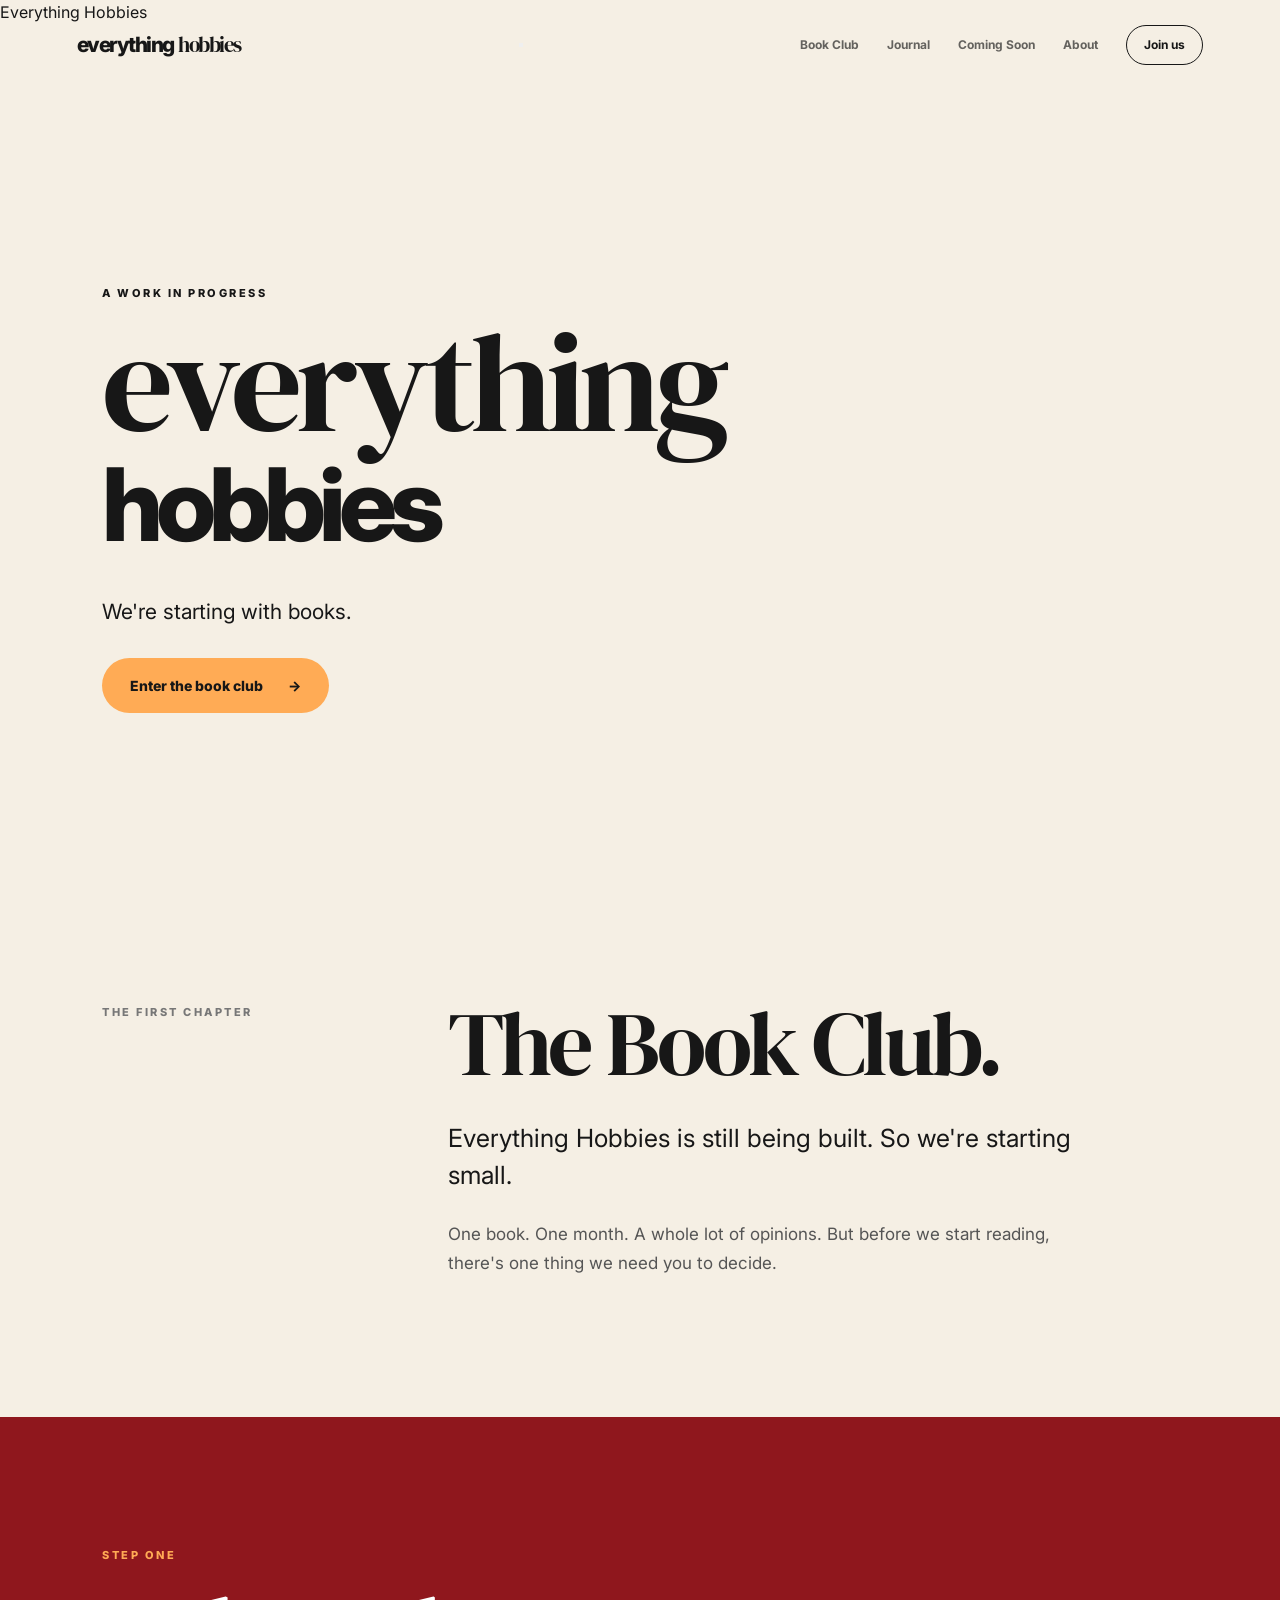
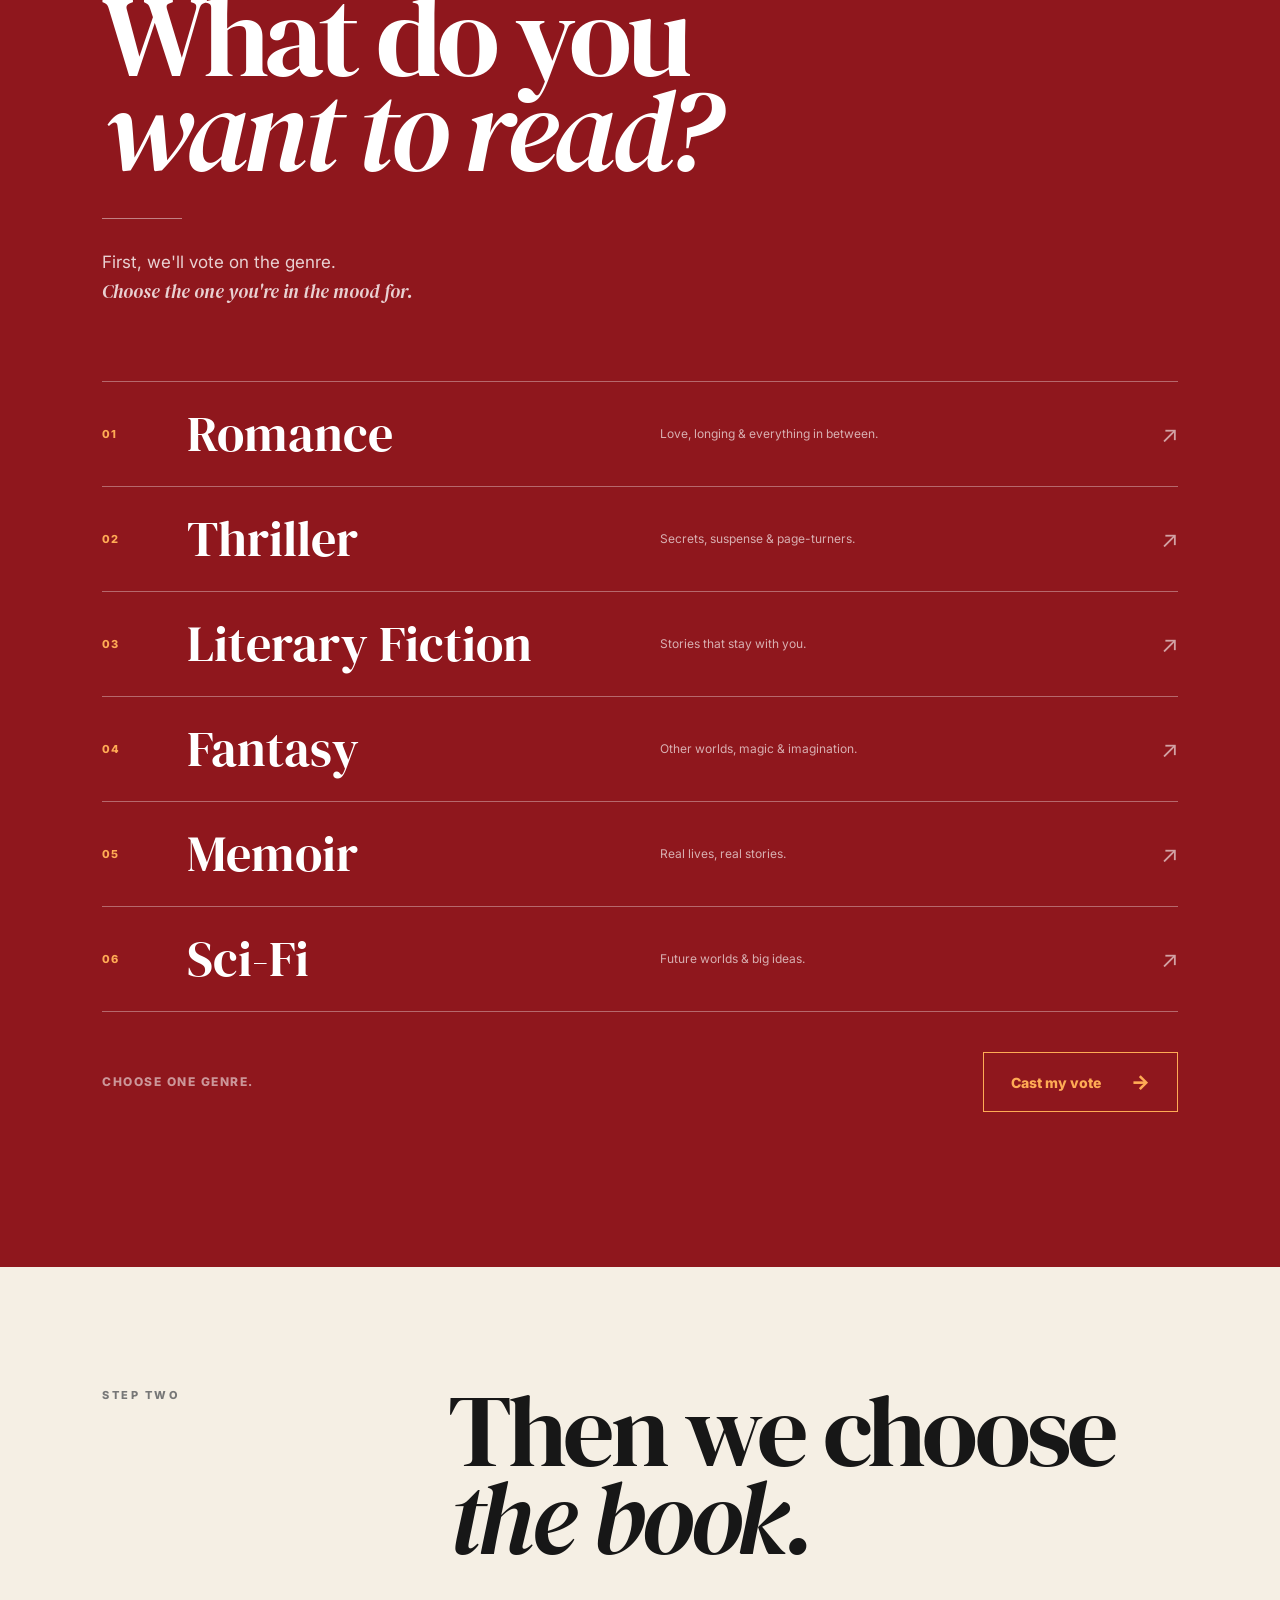
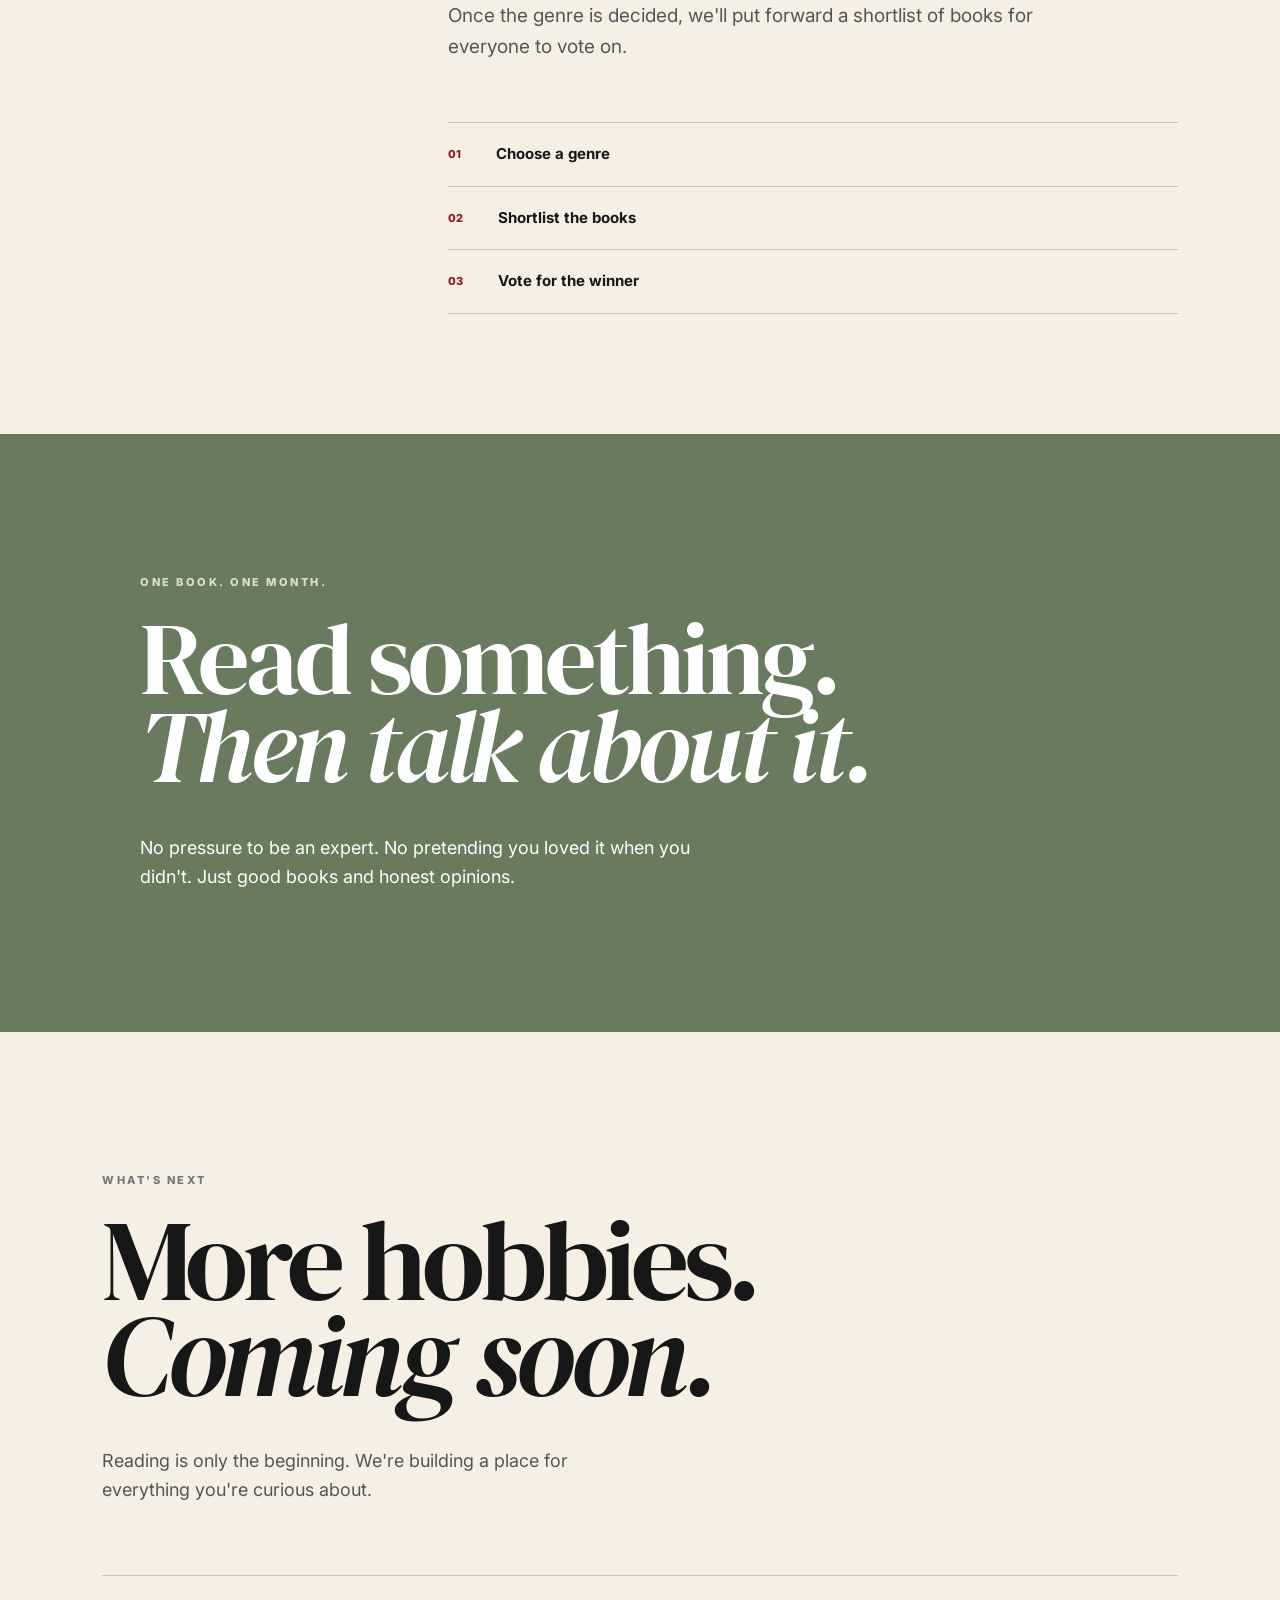
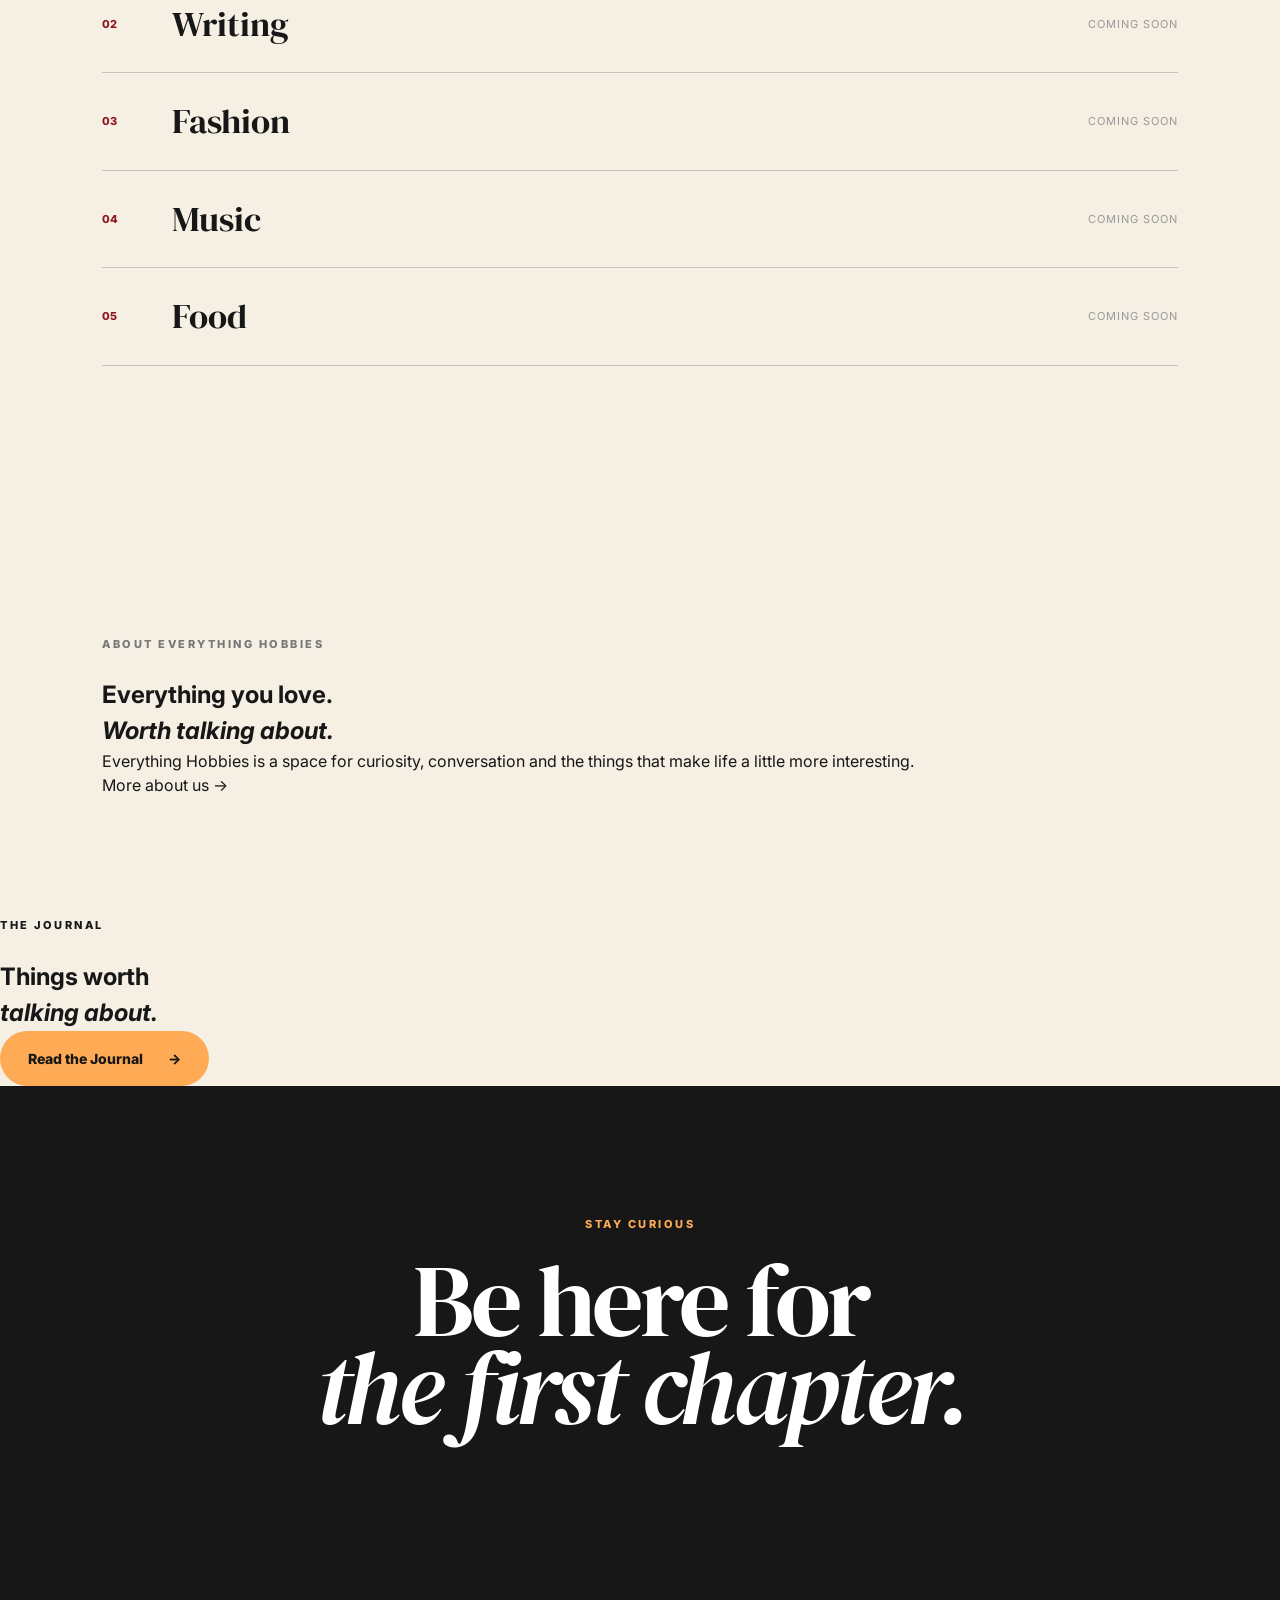
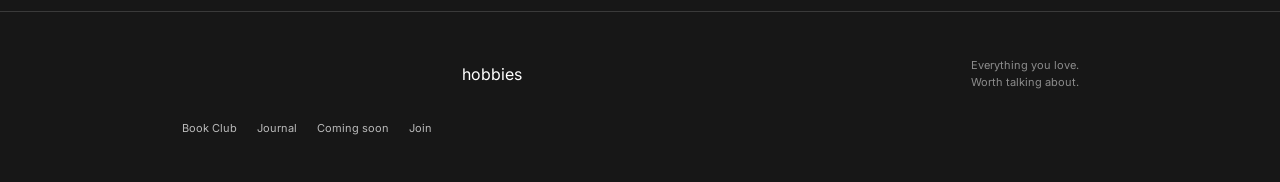
==== index.html @ e01898f2 "Update index.html" ====
<!DOCTYPE html>
<html lang="en">
<head>
  <meta charset="UTF-8">
  <meta name="viewport" content="width=device-width, initial-scale=1.0">

<meta
name=“description”
content=“Everything Hobbies — a place for books, ideas, conversations and everything worth being curious about.”

  <title>Everything Hobbies</title>
  <link rel="preconnect" href="https://fonts.googleapis.com">
  <link rel="preconnect" href="https://fonts.gstatic.com" crossorigin>
  <link
    href="https://fonts.googleapis.com/css2?family=DM+Serif+Display:ital@0;1&family=Inter:wght@400;500;600;700;800&display=swap"
    rel="stylesheet"
  >
  <link rel="stylesheet" href="style.css">
</head>
<body>
<!-- =========================
     HEADER
========================= -->
<header class="site-header">
  <a class="wordmark" href="index.html">
    everything <span>hobbies</span>
  </a>

<button
class=“menu-toggle”
id=“menuToggle”
aria-label=“Open menu”
aria-expanded=“false”

<span></span>
<span></span>
  </button>
  <nav class="nav" id="nav">
<a href="#bookclub">
  Book Club
</a>
<a href="journal.html">
  Journal
</a>
<a href="#coming-soon">
  Coming Soon
</a>
<a href="#about">
  About
</a>
<a class="nav-cta" href="join.html">
  Join us
</a>
  </nav>
</header>
<main>
<!-- =========================
     HERO
========================= -->
<section class="hero">
  <div class="hero-content">
<p class="eyebrow">
  A work in progress
</p>
<h1>
  everything<br>
  <strong>hobbies</strong>
</h1>
<p class="hero-copy">
  We're starting with books.
</p>
<a
  href="#bookclub"
  class="button button-orange"
>
  Enter the book club
  <span>→</span>
</a>
  </div>
</section>
<!-- =========================
     BOOK CLUB INTRO
========================= -->
<section
  class="book-intro section"
  id="bookclub"
>
  <div class="intro-label">
<p class="eyebrow dark">
  The first chapter
</p>
  </div>
  <div class="intro-content">
<h2>
  The Book Club.
</h2>
<p class="intro-lead">
  Everything Hobbies is still being built.
  So we're starting small.
</p>
<p class="intro-text">
  One book. One month. A whole lot of opinions.
  But before we start reading, there's one thing
  we need you to decide.
</p>
  </div>
</section>
<!-- =========================
     STEP ONE
========================= -->
<section class="vote-section">
  <div class="vote-inner">
<div class="vote-heading">
  <p class="eyebrow">
    Step one
  </p>
  <h2>
    What do you<br>
    <em>want to read?</em>
  </h2>
  <div class="heading-line"></div>
  <p class="vote-intro">
    First, we'll vote on the genre.
    <br>
    <em>Choose the one you're in the mood for.</em>
  </p>
</div>
<!-- GENRES -->
<div class="genre-list">
  <button
    class="genre-item"
    data-genre="Romance"
    type="button"
  >
    <span class="genre-number">
      01
    </span>
    <span class="genre-name">
      Romance
    </span>
    <span class="genre-description">
      Love, longing & everything in between.
    </span>
    <span class="genre-arrow">
      ↗
    </span>
  </button>
  <button
    class="genre-item"
    data-genre="Thriller"
    type="button"
  >
    <span class="genre-number">
      02
    </span>
    <span class="genre-name">
      Thriller
    </span>
    <span class="genre-description">
      Secrets, suspense & page-turners.
    </span>
    <span class="genre-arrow">
      ↗
    </span>
  </button>
  <button
    class="genre-item"
    data-genre="Literary Fiction"
    type="button"
  >
    <span class="genre-number">
      03
    </span>
    <span class="genre-name">
      Literary Fiction
    </span>
    <span class="genre-description">
      Stories that stay with you.
    </span>
    <span class="genre-arrow">
      ↗
    </span>
  </button>
  <button
    class="genre-item"
    data-genre="Fantasy"
    type="button"
  >
    <span class="genre-number">
      04
    </span>
    <span class="genre-name">
      Fantasy
    </span>
    <span class="genre-description">
      Other worlds, magic & imagination.
    </span>
    <span class="genre-arrow">
      ↗
    </span>
  </button>
  <button
    class="genre-item"
    data-genre="Memoir"
    type="button"
  >
    <span class="genre-number">
      05
    </span>
    <span class="genre-name">
      Memoir
    </span>
    <span class="genre-description">
      Real lives, real stories.
    </span>
    <span class="genre-arrow">
      ↗
    </span>
  </button>
  <button
    class="genre-item"
    data-genre="Sci-Fi"
    type="button"
  >
    <span class="genre-number">
      06
    </span>
    <span class="genre-name">
      Sci-Fi
    </span>
    <span class="genre-description">
      Future worlds & big ideas.
    </span>
    <span class="genre-arrow">
      ↗
    </span>
  </button>
</div>
<!-- VOTE BUTTON -->
<div class="vote-action">
  <p>
    Choose one genre.
  </p>
  <button
    class="vote-button"
    id="genreSubmit"
    type="button"
  >
    Cast my vote
    <span>→</span>
  </button>
</div>
<p
  class="vote-message"
  id="genreMessage"
  aria-live="polite"
></p>
  </div>
</section>
<!-- =========================
     STEP TWO
========================= -->
<section class="step-two section">
  <div class="step-number">
<p class="eyebrow dark">
  Step two
</p>
  </div>
  <div class="step-two-content">
<h2>
  Then we choose<br>
  <em>the book.</em>
</h2>
<p>
  Once the genre is decided, we'll put forward
  a shortlist of books for everyone to vote on.
</p>
<div class="process">
  <div>
    <span>01</span>
    <strong>Choose a genre</strong>
  </div>
  <div>
    <span>02</span>
    <strong>Shortlist the books</strong>
  </div>
  <div>
    <span>03</span>
    <strong>Vote for the winner</strong>
  </div>
</div>
  </div>
</section>
<!-- =========================
     BOOK CLUB PROMISE
========================= -->
<section class="club-note">
  <div>
<p class="eyebrow">
  One book. One month.
</p>
<h2>
  Read something.<br>
  <em>Then talk about it.</em>
</h2>
<p>
  No pressure to be an expert.
  No pretending you loved it when you didn't.
  Just good books and honest opinions.
</p>
  </div>
</section>
<!-- =========================
     COMING SOON
========================= -->
<section
  class="coming-soon section"
  id="coming-soon"
>
  <p class="eyebrow dark">
    What's next
  </p>
  <h2>
    More hobbies.<br>
    <em>Coming soon.</em>
  </h2>
  <p class="coming-copy">
    Reading is only the beginning.
    We're building a place for everything
    you're curious about.
  </p>
  <div class="coming-list">
<div>
  <span>02</span>
  <strong>Writing</strong>
  <small>Coming soon</small>
</div>
<div>
  <span>03</span>
  <strong>Fashion</strong>
  <small>Coming soon</small>
</div>
<div>
  <span>04</span>
  <strong>Music</strong>
  <small>Coming soon</small>
</div>
<div>
  <span>05</span>
  <strong>Food</strong>
  <small>Coming soon</small>
</div>
  </div>
</section>
<!-- =========================
     ABOUT
========================= -->
<section
  class="about-section section"
  id="about"
>
  <p class="eyebrow dark">
    About Everything Hobbies
  </p>
  <div class="about-content">
<h2>
  Everything you love.<br>
  <em>Worth talking about.</em>
</h2>
<p>
  Everything Hobbies is a space for curiosity,
  conversation and the things that make life
  a little more interesting.
</p>
<a
  href="about.html"
  class="text-link"
>
  More about us →
</a>
  </div>
</section>
<!-- =========================
     JOURNAL TEASER
========================= -->
<section class="journal-teaser">
  <div class="journal-teaser-inner">
<div>
  <p class="eyebrow">
    The Journal
  </p>
  <h2>
    Things worth<br>
    <em>talking about.</em>
  </h2>
</div>
<a
  href="journal.html"
  class="button button-orange"
>
  Read the Journal
  <span>→</span>
</a>
  </div>
</section>
<!-- =========================
     JOIN
========================= -->
<section
  class="join-section"
  id="join"
>
  <p class="eyebrow">
    Stay curious
  </p>
  <h2>
    Be here for<br>
    <em>the first chapter.</em>
  </h2>

<a
href=“join.html”
class=“button button-light”

Join the list
  </a>
</section>
</main>
<!-- =========================
     FOOTER
========================= -->
<footer class="footer">

<a
class=“wordmark”
href=“index.html”

everything <span>hobbies</span>
  </a>
  <p>
    Everything you love.<br>
    Worth talking about.
  </p>
  <div class="footer-links">
<a href="#bookclub">
  Book Club
</a>
<a href="journal.html">
  Journal
</a>
<a href="#coming-soon">
  Coming soon
</a>
<a href="#join">
  Join
</a>
  </div>
</footer>
<script src="script.js"></script>
</body>
</html>
---- style.css ----
* {
  box-sizing: border-box;
  margin: 0;
  padding: 0;
}

html {
  scroll-behavior: smooth;
}

body {
  font-family: Inter, Arial, sans-serif;
  background: #f5efe4;
  color: #171717;
  line-height: 1.5;
}

a {
  color: inherit;
  text-decoration: none;
}

button {
  font-family: inherit;
}


/* =========================
   HEADER
========================= */

.site-header {
  position: absolute;
  top: 0;
  left: 0;
  width: 100%;
  z-index: 20;

  padding: 25px 6vw;

  display: flex;
  align-items: center;
  justify-content: space-between;

  color: #171717;
}

.wordmark {
  font-size: 21px;
  font-weight: 800;
  letter-spacing: -1.5px;
}

.wordmark span {
  font-family: "DM Serif Display", serif;
  font-weight: 400;
  margin-left: 2px;
}

.nav {
  display: flex;
  align-items: center;
  gap: 28px;

  font-size: 12px;
  font-weight: 700;
}

.nav a {
  opacity: .65;
  transition: .2s;
}

.nav a:hover {
  opacity: 1;
}

.nav-cta {
  padding: 10px 17px;
  border: 1px solid #171717;
  border-radius: 999px;

  opacity: 1 !important;
}

.menu-toggle {
  display: none;

  width: 34px;
  height: 30px;

  border: 0;
  background: transparent;

  cursor: pointer;
}

.menu-toggle span {
  display: block;

  width: 25px;
  height: 2px;

  background: #171717;

  margin: 6px 0;
}


/* =========================
   GENERAL
========================= */

.section {
  padding: 120px 8vw;
}

.eyebrow {
  text-transform: uppercase;
  letter-spacing: 2.5px;

  font-size: 11px;
  font-weight: 800;

  margin-bottom: 25px;
}

.eyebrow.dark {
  color: #777;
}


/* =========================
   BUTTONS
========================= */

.button {
  display: inline-flex;
  align-items: center;
  justify-content: center;
  gap: 25px;

  padding: 17px 28px;

  border-radius: 999px;

  font-size: 14px;
  font-weight: 800;

  transition: .2s;
}

.button:hover {
  transform: translateY(-3px);
}

.button-orange {
  background: #ffab55;
  color: #171717;
}

.button-light {
  background: #f5efe4;
  color: #171717;
}


/* =========================
   HERO
========================= */

.hero {
  min-height: 100vh;

  padding: 150px 8vw 100px;

  display: flex;
  align-items: center;
}

.hero-content {
  max-width: 1000px;
}

.hero h1 {
  font-family: "DM Serif Display", serif;

  font-size: clamp(75px, 11vw, 150px);

  line-height: .78;

  letter-spacing: -6px;

  font-weight: 400;

  margin-bottom: 50px;
}

.hero h1 strong {
  font-family: Inter, sans-serif;

  font-size: .72em;

  font-weight: 800;

  letter-spacing: -7px;
}

.hero-copy {
  font-size: 21px;

  margin-bottom: 30px;
}


/* =========================
   BOOK CLUB INTRO
========================= */

.book-intro {
  display: grid;

  grid-template-columns: .5fr 1.5fr;

  gap: 8vw;

  align-items: start;

  padding-top: 80px;
  padding-bottom: 140px;
}

.intro-content {
  max-width: 850px;
}

.intro-content h2 {
  font-family: "DM Serif Display", serif;

  font-size: clamp(55px, 7vw, 100px);

  font-weight: 400;

  line-height: .9;

  letter-spacing: -4px;

  margin-bottom: 35px;
}

.intro-lead {
  font-size: 25px;

  max-width: 650px;

  margin-bottom: 25px;
}

.intro-text {
  max-width: 650px;

  font-size: 17px;

  line-height: 1.7;

  color: #555;
}


/* =========================
   STEP ONE / GENRE VOTE
========================= */

.vote-section {
  background: #8f171d;

  color: #fff;

  padding: 130px 8vw;
}

.vote-inner {
  max-width: 1150px;

  margin: auto;
}

.vote-heading {
  max-width: 1000px;

  margin-bottom: 75px;
}

.vote-heading .eyebrow {
  color: #ffab55;
}

.vote-heading h2 {
  font-family: "DM Serif Display", serif;

  font-size: clamp(65px, 9vw, 120px);

  line-height: .82;

  font-weight: 400;

  letter-spacing: -5px;
}

.vote-heading h2 em {
  font-style: italic;
}

.heading-line {
  width: 80px;

  height: 1px;

  background: rgba(255,255,255,.45);

  margin: 40px 0 30px;
}

.vote-intro {
  font-size: 17px;

  line-height: 1.6;

  color: rgba(255,255,255,.8);
}

.vote-intro em {
  font-family: "DM Serif Display", serif;

  font-size: 19px;
}


/* GENRE LIST */

.genre-list {
  border-top: 1px solid rgba(255,255,255,.35);
}

.genre-item {
  width: 100%;

  min-height: 105px;

  display: grid;

  grid-template-columns: 65px 1fr 1fr 45px;

  align-items: center;

  gap: 20px;

  padding: 20px 0;

  border: 0;

  border-bottom: 1px solid rgba(255,255,255,.35);

  background: transparent;

  color: #fff;

  text-align: left;

  cursor: pointer;

  transition:
    background .25s ease,
    color .25s ease,
    padding .25s ease;
}

.genre-number {
  font-size: 11px;

  font-weight: 800;

  letter-spacing: 1px;

  color: #ffab55;
}

.genre-name {
  font-family: "DM Serif Display", serif;

  font-size: clamp(30px, 4vw, 50px);

  line-height: 1;

  font-weight: 400;
}

.genre-description {
  font-size: 12px;

  line-height: 1.4;

  opacity: .65;

  max-width: 270px;
}

.genre-arrow {
  font-size: 23px;

  text-align: right;

  opacity: .6;

  transition: .2s;
}


/* HOVER */

.genre-item:hover {
  background: #ffab55;

  color: #171717;

  padding-left: 20px;

  padding-right: 20px;
}

.genre-item:hover .genre-number {
  color: #171717;
}

.genre-item:hover .genre-description,
.genre-item:hover .genre-arrow {
  opacity: 1;
}


/* SELECTED */

.genre-item.selected {
  background: #ffab55;

  color: #171717;

  padding-left: 20px;

  padding-right: 20px;
}

.genre-item.selected .genre-number {
  color: #171717;
}

.genre-item.selected .genre-description,
.genre-item.selected .genre-arrow {
  opacity: 1;
}


/* VOTE ACTION */

.vote-action {
  display: flex;

  align-items: center;

  justify-content: space-between;

  gap: 30px;

  margin-top: 40px;
}

.vote-action p {
  font-size: 12px;

  text-transform: uppercase;

  letter-spacing: 1.5px;

  font-weight: 800;

  opacity: .55;
}

.vote-button {
  display: inline-flex;

  align-items: center;

  justify-content: center;

  gap: 30px;

  padding: 17px 27px;

  border: 1px solid #ffab55;

  background: transparent;

  color: #ffab55;

  font-size: 14px;

  font-weight: 800;

  cursor: pointer;

  transition: .2s;
}

.vote-button:hover {
  background: #ffab55;

  color: #171717;
}

.vote-button span {
  font-size: 20px;
}

.vote-message {
  margin-top: 25px;

  font-size: 13px;

  font-weight: 700;
}


/* =========================
   STEP TWO
========================= */

.step-two {
  display: grid;

  grid-template-columns: .5fr 1.5fr;

  gap: 8vw;
}

.step-two-content {
  max-width: 900px;
}

.step-two-content h2 {
  font-family: "DM Serif Display", serif;

  font-size: clamp(60px, 8vw, 110px);

  font-weight: 400;

  line-height: .85;

  letter-spacing: -4px;

  margin-bottom: 40px;
}

.step-two-content h2 em {
  font-style: italic;
}

.step-two-content > p {
  max-width: 600px;

  font-size: 19px;

  line-height: 1.6;

  color: #555;

  margin-bottom: 60px;
}


/* PROCESS */

.process {
  border-top: 1px solid rgba(23,23,23,.2);
}

.process div {
  display: flex;

  align-items: center;

  gap: 35px;

  padding: 20px 0;

  border-bottom: 1px solid rgba(23,23,23,.2);
}

.process span {
  font-size: 11px;

  font-weight: 800;

  color: #8f171d;
}

.process strong {
  font-size: 15px;
}


/* =========================
   CLUB NOTE
========================= */

.club-note {
  background: #687b5e;

  color: #fff;

  padding: 140px 8vw;
}

.club-note > div {
  max-width: 1000px;

  margin: auto;
}

.club-note .eyebrow {
  color: #d9dfd4;
}

.club-note h2 {
  font-family: "DM Serif Display", serif;

  font-size: clamp(60px, 8vw, 115px);

  line-height: .85;

  font-weight: 400;

  letter-spacing: -4px;

  margin-bottom: 45px;
}

.club-note h2 em {
  font-style: italic;
}

.club-note p:last-child {
  max-width: 550px;

  font-size: 18px;

  line-height: 1.6;
}


/* =========================
   MORE HOBBIES
========================= */

.coming-soon {
  padding-top: 140px;

  padding-bottom: 150px;
}

.coming-soon h2 {
  font-family: "DM Serif Display", serif;

  font-size: clamp(65px, 9vw, 125px);

  line-height: .82;

  font-weight: 400;

  letter-spacing: -5px;

  margin-bottom: 45px;
}

.coming-soon h2 em {
  font-style: italic;
}

.coming-copy {
  max-width: 550px;

  font-size: 18px;

  line-height: 1.6;

  color: #555;

  margin-bottom: 70px;
}

.coming-list {
  border-top: 1px solid rgba(23,23,23,.2);
}

.coming-list div {
  display: grid;

  grid-template-columns: 70px 1fr auto;

  align-items: center;

  padding: 22px 0;

  border-bottom: 1px solid rgba(23,23,23,.2);
}

.coming-list span {
  font-size: 11px;

  font-weight: 800;

  color: #8f171d;
}

.coming-list strong {
  font-family: "DM Serif Display", serif;

  font-size: 35px;

  font-weight: 400;
}

.coming-list small {
  font-size: 11px;

  text-transform: uppercase;

  letter-spacing: 1px;

  color: #999;
}


/* =========================
   JOIN
========================= */

.join-section {
  background: #171717;

  color: #fff;

  padding: 130px 8vw;

  text-align: center;
}

.join-section .eyebrow {
  color: #ffab55;
}

.join-section h2 {
  font-family: "DM Serif Display", serif;

  font-size: clamp(60px, 8vw, 110px);

  line-height: .85;

  font-weight: 400;

  letter-spacing: -4px;

  margin-bottom: 50px;
}

.join-section h2 em {
  font-style: italic;
}


/* =========================
   FOOTER
========================= */

.footer {
  padding: 45px 6vw;

  background: #171717;

  color: #fff;

  border-top: 1px solid rgba(255,255,255,.15);

  display: grid;

  grid-template-columns: 1fr 1fr 1fr;

  align-items: center;

  gap: 30px;
}

.footer p {
  font-size: 11px;

  text-align: center;

  opacity: .5;
}

.footer-links {
  display: flex;

  justify-content: flex-end;

  gap: 20px;

  font-size: 11px;

  opacity: .7;
}


/* =========================
   MOBILE
========================= */

@media(max-width: 800px) {

  .site-header {
    padding: 22px 6vw;
  }

  .menu-toggle {
    display: block;
  }

  .nav {
    display: none;

    position: absolute;

    top: 0;
    right: 0;

    width: 100%;

    min-height: 100vh;

    padding: 100px 8vw 50px;

    background: #f5efe4;

    flex-direction: column;

    align-items: flex-start;

    gap: 25px;

    font-size: 22px;
  }

  .nav.open {
    display: flex;
  }

  .hero {
    min-height: 100vh;

    padding: 140px 6vw 80px;

    align-items: center;
  }

  .hero h1 {
    font-size: clamp(65px, 19vw, 95px);

    letter-spacing: -4px;

    margin-bottom: 40px;
  }

  .hero h1 strong {
    letter-spacing: -4px;
  }

  .hero-copy {
    font-size: 18px;
  }

  .section {
    padding: 85px 6vw;
  }

  .book-intro {
    display: block;

    padding-top: 90px;

    padding-bottom: 100px;
  }

  .intro-label {
    margin-bottom: 45px;
  }

  .intro-content h2 {
    font-size: 58px;

    letter-spacing: -3px;
  }

  .intro-lead {
    font-size: 21px;
  }

  .vote-section {
    padding: 90px 6vw;
  }

  .vote-heading {
    margin-bottom: 60px;
  }

  .vote-heading h2 {
    font-size: clamp(55px, 15vw, 82px);

    letter-spacing: -3px;
  }

  .vote-intro {
    font-size: 15px;
  }

  .genre-item {
    grid-template-columns: 40px 1fr 35px;

    min-height: 82px;

    gap: 10px;
  }

  .genre-name {
    font-size: 32px;
  }

  .genre-description {
    display: none;
  }

  .genre-arrow {
    font-size: 20px;
  }

  .vote-action {
    flex-direction: column;

    align-items: flex-start;

    margin-top: 35px;
  }

  .vote-button {
    width: 100%;
  }

  .step-two {
    display: block;
  }

  .step-number {
    margin-bottom: 45px;
  }

  .step-two-content h2 {
    font-size: 62px;

    letter-spacing: -3px;
  }

  .club-note {
    padding: 95px 6vw;
  }

  .club-note h2 {
    font-size: 62px;

    letter-spacing: -3px;
  }

  .coming-soon h2 {
    font-size: 68px;

    letter-spacing: -3px;
  }

  .coming-list div {
    grid-template-columns: 40px 1fr;

    gap: 15px;
  }

  .coming-list small {
    grid-column: 2;
  }

  .join-section {
    padding: 100px 6vw;
  }

  .join-section h2 {
    font-size: 65px;

    letter-spacing: -3px;
  }

  .footer {
    grid-template-columns: 1fr;

    text-align: center;

    gap: 25px;
  }

  .footer p {
    text-align: center;
  }

  .footer-links {
    justify-content: center;

    flex-wrap: wrap;
  }

}


/* SMALL PHONES */

@media(max-width: 500px) {

  .wordmark {
    font-size: 19px;
  }

  .hero h1 {
    font-size: 67px;
  }

  .hero-copy {
    font-size: 17px;
  }

  .button {
    width: 100%;
  }

  .intro-content h2 {
    font-size: 52px;
  }

  .vote-heading h2 {
    font-size: 58px;
  }

  .genre-name {
    font-size: 29px;
  }

  .step-two-content h2 {
    font-size: 55px;
  }

  .club-note h2 {
    font-size: 55px;
  }

  .coming-soon h2 {
    font-size: 58px;
  }

}
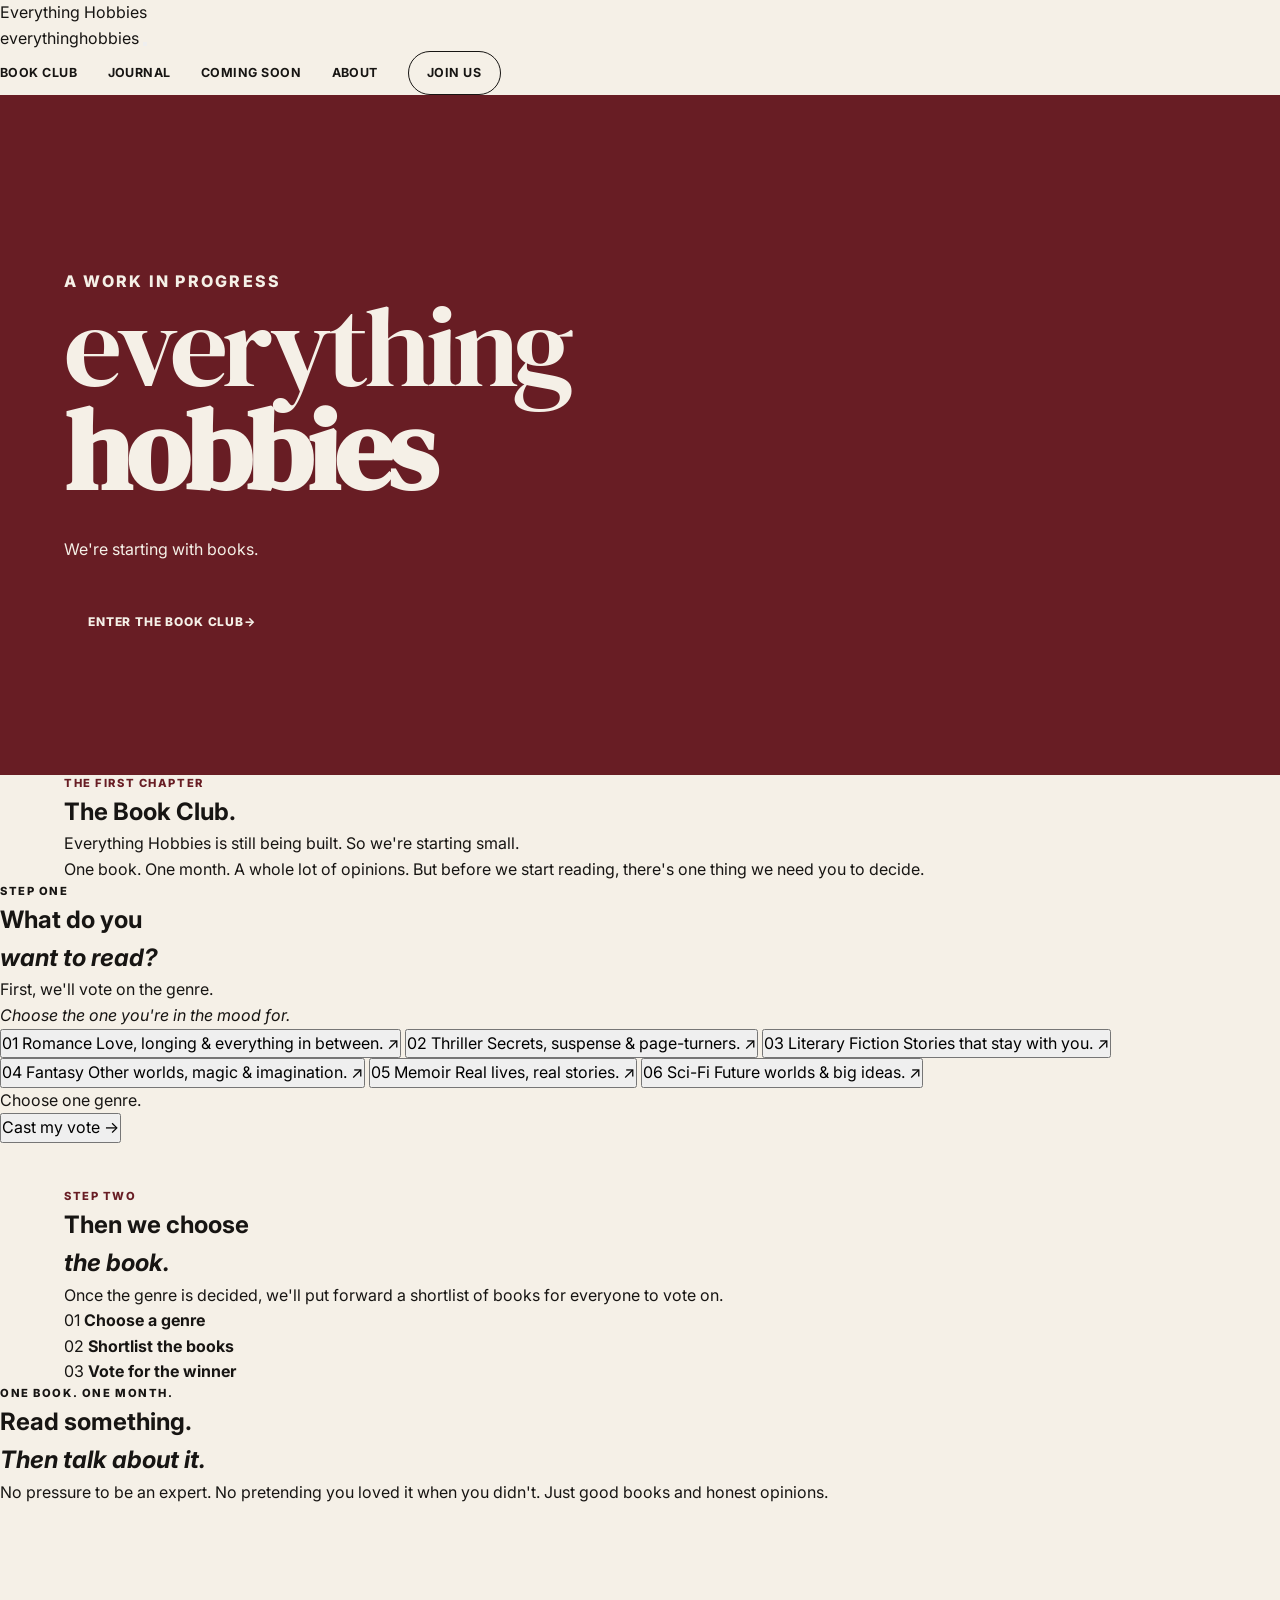
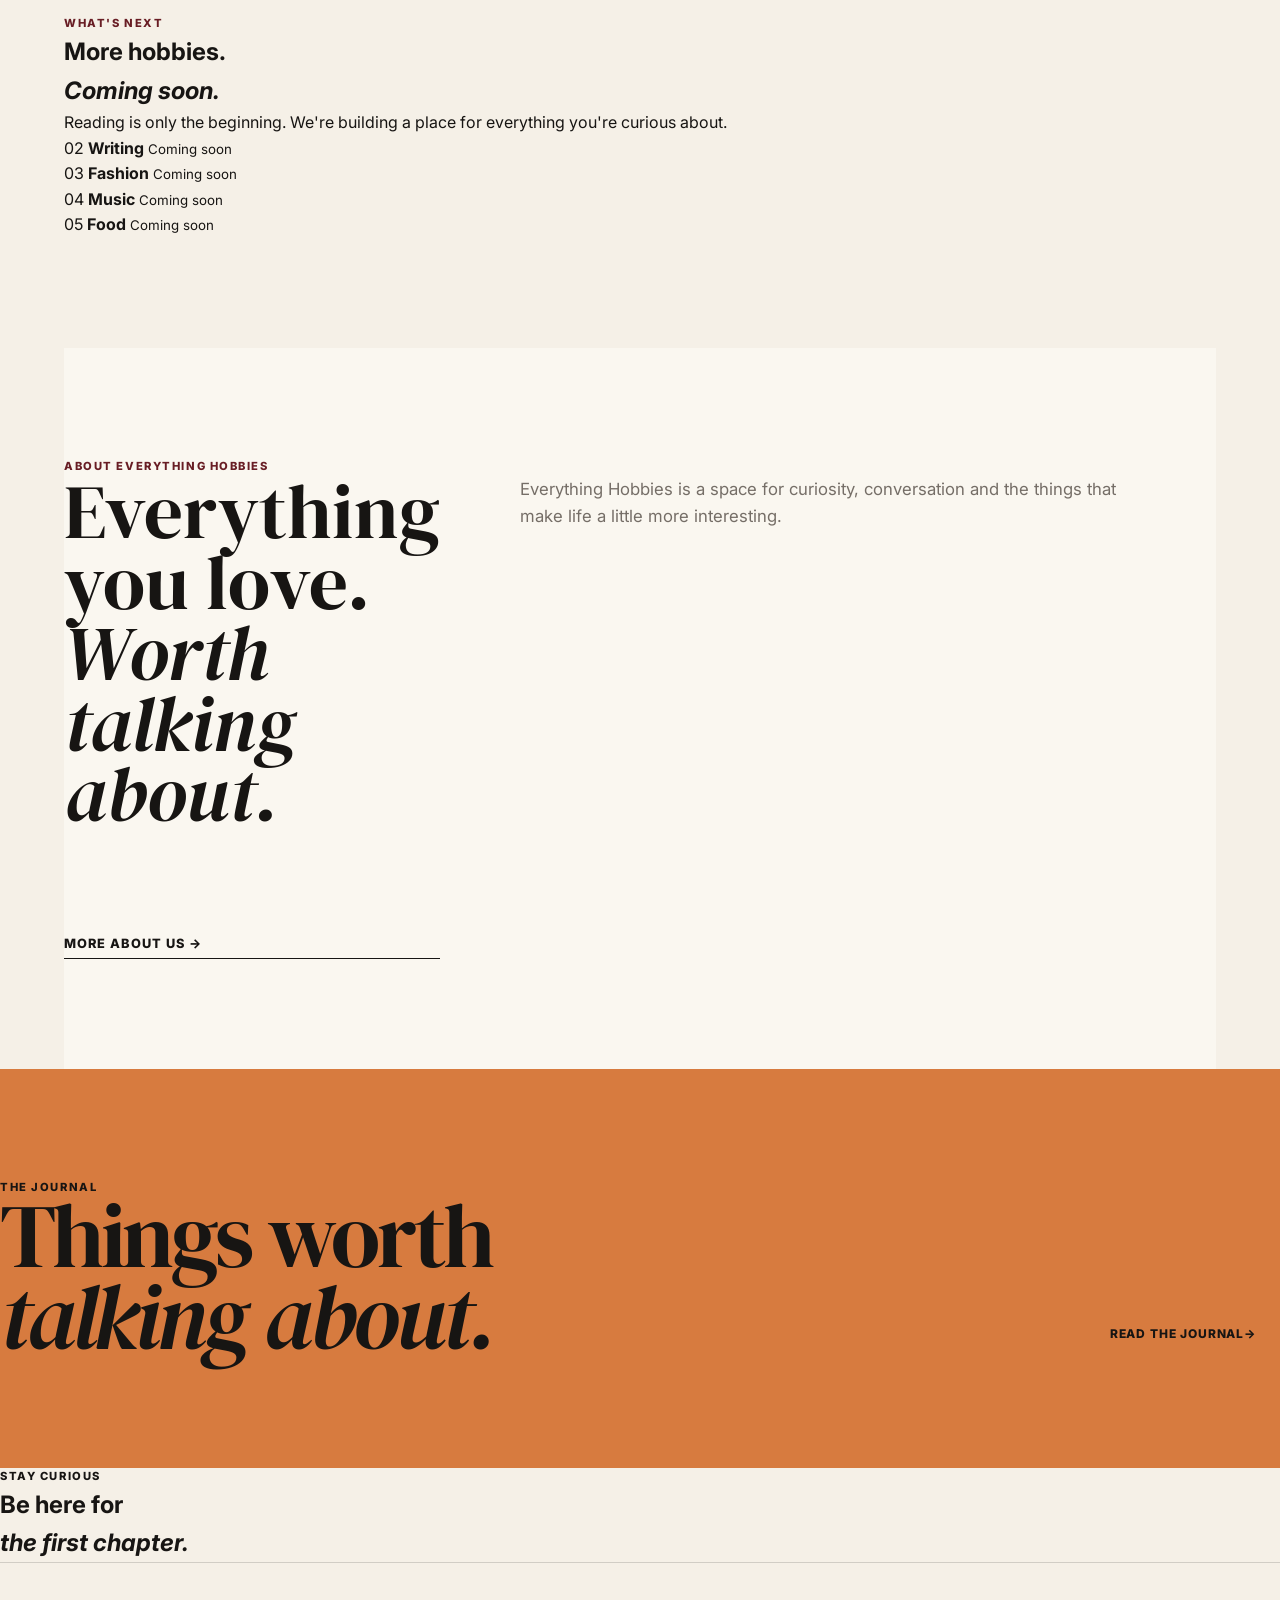
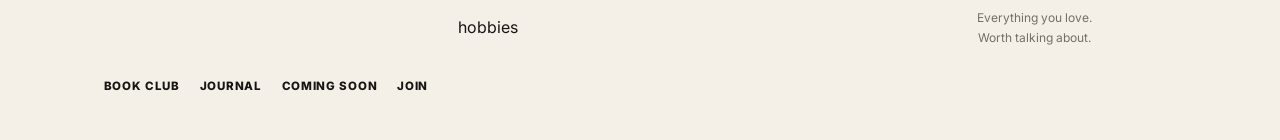
==== commit 5941af81: "Update index.html" ====
--- a/index.html
+++ b/index.html
@@ -21,10 +21,9 @@
 <!-- =========================
      HEADER
 ========================= -->
-<header class="site-header">
-  <a class="wordmark" href="index.html">
-    everything <span>hobbies</span>
-  </a>
+<header class="site-
+<a href="index.html" class="wordmark">everything<span>hobbies</span></a>
+
 
 <button
 class=“menu-toggle”
--- a/style.css
+++ b/style.css
@@ -1,1082 +1,1110 @@
+/* =========================================================
+   EVERYTHING HOBBIES
+   Main stylesheet
+   ========================================================= */
+:root {
+  --cream: #f5f0e7;
+  --paper: #faf7f0;
+  --maroon: #681d24;
+  --maroon-dark: #481218;
+  --green: #53654b;
+  --orange: #d77b3f;
+  --ink: #171513;
+  --muted: #756e67;
+  --line: rgba(23, 21, 19, 0.16);
+  --white: #fffdf8;
+  --serif: "DM Serif Display", Georgia, serif;
+  --sans: "Inter", Arial, sans-serif;
+  --max-width: 1240px;
+  --reading-width: 760px;
+}
+/* =========================================================
+   RESET
+   ========================================================= */
 * {
   box-sizing: border-box;
   margin: 0;
   padding: 0;
 }
-
 html {
   scroll-behavior: smooth;
 }
-
 body {
-  font-family: Inter, Arial, sans-serif;
-  background: #f5efe4;
-  color: #171717;
-  line-height: 1.5;
-}
-
+  background: var(--cream);
+  color: var(--ink);
+  font-family: var(--sans);
+  font-size: 16px;
+  line-height: 1.6;
+}
+img {
+  display: block;
+  max-width: 100%;
+}
 a {
   color: inherit;
   text-decoration: none;
 }
-
+button,
+input,
+textarea,
+select {
+  font: inherit;
+}
 button {
-  font-family: inherit;
-}
-
-
-/* =========================
+  cursor: pointer;
+}
+/* =========================================================
    HEADER
-========================= */
-
+   ========================================================= */
 .site-header {
-  position: absolute;
-  top: 0;
-  left: 0;
   width: 100%;
-  z-index: 20;
-
-  padding: 25px 6vw;
-
+  min-height: 82px;
+  padding: 0 5vw;
   display: flex;
   align-items: center;
   justify-content: space-between;
-
-  color: #171717;
-}
-
+  position: relative;
+  z-index: 100;
+}
+.site-header.solid {
+  background: var(--cream);
+  border-bottom: 1px solid var(--line);
+}
 .wordmark {
-  font-size: 21px;
-  font-weight: 800;
-  letter-spacing: -1.5px;
-}
-
+  font-family: var(--serif);
+  font-size: 1.55rem;
+  line-height: 1;
+  white-space: nowrap;
+}
 .wordmark span {
-  font-family: "DM Serif Display", serif;
-  font-weight: 400;
-  margin-left: 2px;
-}
-
+  font-style: italic;
+}
 .nav {
   display: flex;
   align-items: center;
-  gap: 28px;
-
-  font-size: 12px;
+  gap: 30px;
+}
+.nav a {
+  font-size: 0.78rem;
   font-weight: 700;
-}
-
-.nav a {
-  opacity: .65;
-  transition: .2s;
-}
-
+  letter-spacing: 0.04em;
+  text-transform: uppercase;
+  transition: opacity 0.2s ease;
+}
 .nav a:hover {
-  opacity: 1;
-}
-
+  opacity: 0.55;
+}
+.nav a.active {
+  color: var(--maroon);
+}
 .nav-cta {
-  padding: 10px 17px;
-  border: 1px solid #171717;
+  padding: 11px 18px;
+  border: 1px solid var(--ink);
   border-radius: 999px;
-
+}
+.nav-cta:hover {
+  background: var(--ink);
+  color: var(--cream);
   opacity: 1 !important;
 }
-
 .menu-toggle {
   display: none;
-
-  width: 34px;
-  height: 30px;
-
+  width: 42px;
+  height: 42px;
   border: 0;
   background: transparent;
-
-  cursor: pointer;
-}
-
+  position: relative;
+}
 .menu-toggle span {
+  width: 22px;
+  height: 2px;
+  background: var(--ink);
   display: block;
-
-  width: 25px;
-  height: 2px;
-
-  background: #171717;
-
-  margin: 6px 0;
-}
-
-
-/* =========================
+  position: absolute;
+  left: 10px;
+}
+.menu-toggle span:first-child {
+  top: 17px;
+}
+.menu-toggle span:last-child {
+  top: 24px;
+}
+/* =========================================================
    GENERAL
-========================= */
-
+   ========================================================= */
 .section {
-  padding: 120px 8vw;
-}
-
+  width: min(var(--max-width), 90%);
+  margin: 0 auto;
+}
 .eyebrow {
+  font-size: 0.7rem;
+  font-weight: 800;
+  letter-spacing: 0.14em;
   text-transform: uppercase;
-  letter-spacing: 2.5px;
-
-  font-size: 11px;
+}
+.eyebrow.dark {
+  color: var(--maroon);
+}
+.text-link {
+  display: inline-flex;
+  align-items: center;
+  gap: 8px;
+  font-size: 0.8rem;
   font-weight: 800;
-
-  margin-bottom: 25px;
-}
-
-.eyebrow.dark {
-  color: #777;
-}
-
-
-/* =========================
-   BUTTONS
-========================= */
-
+  text-transform: uppercase;
+  letter-spacing: 0.08em;
+  border-bottom: 1px solid currentColor;
+  padding-bottom: 3px;
+}
+.text-link:hover {
+  opacity: 0.55;
+}
 .button {
   display: inline-flex;
   align-items: center;
   justify-content: center;
-  gap: 25px;
-
-  padding: 17px 28px;
-
+  min-height: 48px;
+  padding: 13px 24px;
   border-radius: 999px;
-
-  font-size: 14px;
+  font-size: 0.75rem;
   font-weight: 800;
-
-  transition: .2s;
-}
-
-.button:hover {
-  transform: translateY(-3px);
-}
-
-.button-orange {
-  background: #ffab55;
-  color: #171717;
-}
-
+  letter-spacing: 0.07em;
+  text-transform: uppercase;
+  transition: all 0.2s ease;
+}
+.button-dark {
+  background: var(--ink);
+  color: var(--cream);
+}
+.button-dark:hover {
+  background: var(--maroon);
+}
 .button-light {
-  background: #f5efe4;
-  color: #171717;
-}
-
-
-/* =========================
-   HERO
-========================= */
-
+  background: var(--cream);
+  color: var(--ink);
+}
+.button-light:hover {
+  background: var(--white);
+}
+/* =========================================================
+   HOMEPAGE
+   ========================================================= */
 .hero {
-  min-height: 100vh;
-
-  padding: 150px 8vw 100px;
-
+  min-height: 680px;
+  padding: 90px 5vw 80px;
   display: flex;
   align-items: center;
-}
-
+  background: var(--maroon);
+  color: var(--cream);
+}
 .hero-content {
-  max-width: 1000px;
-}
-
+  width: min(var(--max-width), 100%);
+  margin: 0 auto;
+}
 .hero h1 {
-  font-family: "DM Serif Display", serif;
-
-  font-size: clamp(75px, 11vw, 150px);
-
-  line-height: .78;
-
-  letter-spacing: -6px;
-
-  font-weight: 400;
-
-  margin-bottom: 50px;
-}
-
-.hero h1 strong {
-  font-family: Inter, sans-serif;
-
-  font-size: .72em;
-
+  max-width: 920px;
+  font-family: var(--serif);
+  font-size: clamp(4rem, 9vw, 8.8rem);
+  font-weight: 400;
+  line-height: 0.9;
+  letter-spacing: -0.045em;
+}
+.hero h1 em {
+  color: #e7a16e;
+  font-style: italic;
+}
+.hero p {
+  max-width: 520px;
+  margin-top: 35px;
+  font-size: 1rem;
+}
+.hero .button {
+  margin-top: 35px;
+}
+.book-club {
+  padding: 110px 0;
+}
+.book-club h2,
+.section-heading {
+  font-family: var(--serif);
+  font-size: clamp(2.7rem, 5vw, 5rem);
+  font-weight: 400;
+  line-height: 0.98;
+  letter-spacing: -0.035em;
+}
+.book-club-grid {
+  margin-top: 55px;
+  display: grid;
+  grid-template-columns: 1.1fr 0.9fr;
+  gap: 60px;
+  align-items: center;
+}
+.book-cover {
+  min-height: 480px;
+  background: var(--green);
+  display: flex;
+  align-items: center;
+  justify-content: center;
+  padding: 50px;
+}
+.book-cover img {
+  max-height: 400px;
+  width: auto;
+}
+.book-info p {
+  color: var(--muted);
+  margin: 20px 0;
+}
+.genre-section {
+  padding: 100px 5vw;
+  background: var(--green);
+  color: var(--cream);
+}
+.genre-inner {
+  width: min(var(--max-width), 100%);
+  margin: 0 auto;
+}
+.genre-buttons {
+  display: flex;
+  flex-wrap: wrap;
+  gap: 12px;
+  margin-top: 35px;
+}
+.genre-buttons button {
+  padding: 13px 20px;
+  border: 1px solid rgba(245, 240, 231, 0.6);
+  border-radius: 999px;
+  background: transparent;
+  color: var(--cream);
+  font-size: 0.75rem;
+  font-weight: 700;
+  text-transform: uppercase;
+}
+.genre-buttons button:hover,
+.genre-buttons button.selected {
+  background: var(--cream);
+  color: var(--green);
+}
+.vote-message {
+  min-height: 25px;
+  margin-top: 20px;
+  font-size: 0.85rem;
+}
+.coming-soon {
+  padding: 110px 0;
+}
+.coming-soon-grid {
+  margin-top: 50px;
+  display: grid;
+  grid-template-columns: repeat(3, 1fr);
+  border-top: 1px solid var(--line);
+}
+.coming-soon-card {
+  padding: 35px 25px 35px 0;
+  border-right: 1px solid var(--line);
+}
+.coming-soon-card:not(:first-child) {
+  padding-left: 25px;
+}
+.coming-soon-card:last-child {
+  border-right: 0;
+}
+.coming-soon-card h3 {
+  font-family: var(--serif);
+  font-size: 2rem;
+  font-weight: 400;
+}
+.coming-soon-card p {
+  color: var(--muted);
+  margin-top: 12px;
+}
+/* =========================================================
+   ABOUT TEASER ON HOMEPAGE
+   ========================================================= */
+.about-section {
+  padding: 110px 0;
+  background: var(--paper);
+}
+.about-content {
+  display: grid;
+  grid-template-columns: 0.7fr 1.3fr;
+  gap: 80px;
+  align-items: start;
+}
+.about-content h2 {
+  font-family: var(--serif);
+  font-size: clamp(3rem, 6vw, 6rem);
+  line-height: 0.92;
+  font-weight: 400;
+}
+.about-content p {
+  max-width: 620px;
+  color: var(--muted);
+  font-size: 1.05rem;
+}
+.about-content .text-link {
+  margin-top: 25px;
+}
+/* =========================================================
+   JOURNAL TEASER
+   ========================================================= */
+.journal-teaser {
+  padding: 110px 0;
+  background: var(--orange);
+}
+.journal-teaser-inner {
+  display: flex;
+  align-items: flex-end;
+  justify-content: space-between;
+  gap: 40px;
+}
+.journal-teaser h2 {
+  max-width: 760px;
+  font-family: var(--serif);
+  font-size: clamp(3.3rem, 7vw, 7rem);
+  font-weight: 400;
+  line-height: 0.9;
+  letter-spacing: -0.04em;
+}
+.journal-teaser h2 em {
+  font-style: italic;
+}
+/* =========================================================
+   ABOUT PAGE
+   ========================================================= */
+.about-hero {
+  width: min(var(--max-width), 90%);
+  margin: 0 auto;
+  padding: 110px 0 120px;
+}
+.about-hero h1 {
+  max-width: 950px;
+  margin-top: 25px;
+  font-family: var(--serif);
+  font-size: clamp(4rem, 9vw, 8rem);
+  font-weight: 400;
+  line-height: 0.88;
+  letter-spacing: -0.045em;
+}
+.about-hero h1 em {
+  color: var(--maroon);
+  font-style: italic;
+}
+.about-copy {
+  padding-bottom: 120px;
+}
+.big-statement {
+  max-width: 900px;
+  font-family: var(--serif);
+  font-size: clamp(2.8rem, 5.5vw, 5.7rem);
+  line-height: 0.95;
+  letter-spacing: -0.035em;
+}
+.two-col {
+  margin-top: 65px;
+  display: grid;
+  grid-template-columns: 1fr 1fr;
+  gap: 60px;
+  border-top: 1px solid var(--line);
+  padding-top: 35px;
+}
+.two-col p {
+  max-width: 500px;
+  color: var(--muted);
+}
+.two-col p:last-child {
+  color: var(--ink);
+  font-family: var(--serif);
+  font-size: 2.4rem;
+  line-height: 1;
+}
+.manifesto {
+  padding: 110px 5vw;
+  background: var(--maroon);
+  color: var(--cream);
+  display: grid;
+  grid-template-columns: 1fr 1fr;
+  gap: 80px;
+  align-items: end;
+}
+.manifesto h2 {
+  margin-top: 25px;
+  font-family: var(--serif);
+  font-size: clamp(3.4rem, 6vw, 6.5rem);
+  line-height: 0.9;
+  font-weight: 400;
+}
+.manifesto > p {
+  max-width: 520px;
+  font-size: 1.1rem;
+}
+.about-interests {
+  padding: 110px 0;
+}
+.interests-list {
+  margin-top: 55px;
+  border-top: 1px solid var(--line);
+}
+.interest-row {
+  padding: 25px 0;
+  border-bottom: 1px solid var(--line);
+  display: flex;
+  align-items: center;
+  justify-content: space-between;
+}
+.interest-row h3 {
+  font-family: var(--serif);
+  font-size: clamp(2rem, 4vw, 3.5rem);
+  font-weight: 400;
+}
+.interest-row span {
+  color: var(--muted);
+  font-size: 0.75rem;
   font-weight: 800;
-
-  letter-spacing: -7px;
-}
-
-.hero-copy {
-  font-size: 21px;
-
-  margin-bottom: 30px;
-}
-
-
-/* =========================
-   BOOK CLUB INTRO
-========================= */
-
-.book-intro {
+  letter-spacing: 0.1em;
+  text-transform: uppercase;
+}
+.about-end {
+  padding: 100px 0 130px;
+  text-align: center;
+}
+.about-end h2 {
+  font-family: var(--serif);
+  font-size: clamp(3.5rem, 7vw, 7rem);
+  line-height: 0.9;
+  font-weight: 400;
+  letter-spacing: -0.04em;
+}
+.about-end h2 em {
+  color: var(--maroon);
+}
+.about-end .button {
+  margin-top: 40px;
+}
+/* =========================================================
+   JOURNAL PAGE
+   ========================================================= */
+.journal-page-hero {
+  padding: 105px 5vw 90px;
+  background: var(--maroon);
+  color: var(--cream);
+}
+.journal-page-hero-inner {
+  width: min(var(--max-width), 100%);
+  margin: 0 auto;
+}
+.journal-page-meta {
+  display: flex;
+  align-items: center;
+  justify-content: space-between;
+  gap: 20px;
+}
+.journal-page-hero h1 {
+  max-width: 950px;
+  margin-top: 35px;
+  font-family: var(--serif);
+  font-size: clamp(4rem, 9vw, 8.5rem);
+  font-weight: 400;
+  line-height: 0.87;
+  letter-spacing: -0.05em;
+}
+.journal-page-hero h1 em {
+  color: #e7a16e;
+  font-style: italic;
+}
+.journal-page-hero .hero-intro {
+  max-width: 570px;
+  margin-top: 35px;
+  font-size: 1rem;
+}
+.journal-filters {
+  padding: 30px 5vw;
+  border-bottom: 1px solid var(--line);
+  overflow-x: auto;
+}
+.journal-filters-inner {
+  width: min(var(--max-width), 100%);
+  margin: 0 auto;
+  display: flex;
+  gap: 10px;
+  white-space: nowrap;
+}
+.journal-filters button {
+  padding: 10px 17px;
+  border: 1px solid var(--line);
+  border-radius: 999px;
+  background: transparent;
+  color: var(--ink);
+  font-size: 0.72rem;
+  font-weight: 800;
+  letter-spacing: 0.05em;
+  text-transform: uppercase;
+}
+.journal-filters button:hover,
+.journal-filters button.active {
+  background: var(--ink);
+  color: var(--cream);
+  border-color: var(--ink);
+}
+.journal-featured {
+  padding: 100px 0;
+}
+.featured-article {
   display: grid;
-
-  grid-template-columns: .5fr 1.5fr;
-
-  gap: 8vw;
-
-  align-items: start;
-
-  padding-top: 80px;
-  padding-bottom: 140px;
-}
-
-.intro-content {
-  max-width: 850px;
-}
-
-.intro-content h2 {
-  font-family: "DM Serif Display", serif;
-
-  font-size: clamp(55px, 7vw, 100px);
-
-  font-weight: 400;
-
-  line-height: .9;
-
-  letter-spacing: -4px;
-
-  margin-bottom: 35px;
-}
-
-.intro-lead {
-  font-size: 25px;
-
-  max-width: 650px;
-
-  margin-bottom: 25px;
-}
-
-.intro-text {
-  max-width: 650px;
-
-  font-size: 17px;
-
-  line-height: 1.7;
-
-  color: #555;
-}
-
-
-/* =========================
-   STEP ONE / GENRE VOTE
-========================= */
-
-.vote-section {
-  background: #8f171d;
-
-  color: #fff;
-
-  padding: 130px 8vw;
-}
-
-.vote-inner {
-  max-width: 1150px;
-
-  margin: auto;
-}
-
-.vote-heading {
-  max-width: 1000px;
-
-  margin-bottom: 75px;
-}
-
-.vote-heading .eyebrow {
-  color: #ffab55;
-}
-
-.vote-heading h2 {
-  font-family: "DM Serif Display", serif;
-
-  font-size: clamp(65px, 9vw, 120px);
-
-  line-height: .82;
-
-  font-weight: 400;
-
-  letter-spacing: -5px;
-}
-
-.vote-heading h2 em {
-  font-style: italic;
-}
-
-.heading-line {
-  width: 80px;
-
-  height: 1px;
-
-  background: rgba(255,255,255,.45);
-
-  margin: 40px 0 30px;
-}
-
-.vote-intro {
-  font-size: 17px;
-
-  line-height: 1.6;
-
-  color: rgba(255,255,255,.8);
-}
-
-.vote-intro em {
-  font-family: "DM Serif Display", serif;
-
-  font-size: 19px;
-}
-
-
-/* GENRE LIST */
-
-.genre-list {
-  border-top: 1px solid rgba(255,255,255,.35);
-}
-
-.genre-item {
+  grid-template-columns: 1.15fr 0.85fr;
+  min-height: 560px;
+}
+.featured-article-image {
+  min-height: 500px;
+  background: var(--green);
+  overflow: hidden;
+}
+.featured-article-image img {
   width: 100%;
-
-  min-height: 105px;
-
+  height: 100%;
+  object-fit: cover;
+}
+.featured-article-copy {
+  padding: 60px;
+  background: var(--paper);
+  display: flex;
+  flex-direction: column;
+  justify-content: center;
+}
+.featured-article-copy h2 {
+  margin-top: 18px;
+  font-family: var(--serif);
+  font-size: clamp(3rem, 5vw, 5.5rem);
+  font-weight: 400;
+  line-height: 0.92;
+  letter-spacing: -0.035em;
+}
+.featured-article-copy p {
+  margin-top: 25px;
+  color: var(--muted);
+}
+.article-meta {
+  margin-top: 25px;
+  display: flex;
+  flex-wrap: wrap;
+  gap: 10px 20px;
+  color: var(--muted);
+  font-size: 0.72rem;
+  font-weight: 700;
+  text-transform: uppercase;
+  letter-spacing: 0.06em;
+}
+.featured-article-copy .button {
+  align-self: flex-start;
+  margin-top: 30px;
+}
+.journal-latest {
+  padding: 20px 0 110px;
+}
+.journal-latest-heading {
+  display: flex;
+  align-items: end;
+  justify-content: space-between;
+  gap: 30px;
+  margin-bottom: 45px;
+}
+.article-grid {
   display: grid;
-
-  grid-template-columns: 65px 1fr 1fr 45px;
-
+  grid-template-columns: repeat(2, 1fr);
+  gap: 55px 35px;
+}
+.article-card {
+  border-top: 1px solid var(--line);
+  padding-top: 20px;
+}
+.article-card-image {
+  aspect-ratio: 16 / 10;
+  background: var(--green);
+  overflow: hidden;
+}
+.article-card-image img {
+  width: 100%;
+  height: 100%;
+  object-fit: cover;
+  transition: transform 0.4s ease;
+}
+.article-card:hover .article-card-image img {
+  transform: scale(1.03);
+}
+.article-card-copy {
+  padding-top: 22px;
+}
+.article-card h3 {
+  margin-top: 10px;
+  font-family: var(--serif);
+  font-size: clamp(2rem, 3.5vw, 3.2rem);
+  line-height: 0.95;
+  font-weight: 400;
+}
+.article-card p {
+  max-width: 580px;
+  margin-top: 15px;
+  color: var(--muted);
+}
+.article-card .article-meta {
+  margin-top: 17px;
+}
+.journal-statement {
+  padding: 120px 5vw;
+  background: var(--green);
+  color: var(--cream);
+  text-align: center;
+}
+.journal-statement p {
+  max-width: 1050px;
+  margin: 0 auto;
+  font-family: var(--serif);
+  font-size: clamp(3rem, 6vw, 6.5rem);
+  line-height: 0.9;
+  letter-spacing: -0.04em;
+}
+.journal-statement em {
+  color: #e7a16e;
+}
+.journal-topics {
+  padding: 110px 0;
+}
+.topics-grid {
+  margin-top: 50px;
+  display: grid;
+  grid-template-columns: repeat(4, 1fr);
+  border-top: 1px solid var(--line);
+}
+.topic-card {
+  padding: 30px 25px 30px 0;
+  border-right: 1px solid var(--line);
+}
+.topic-card:not(:first-child) {
+  padding-left: 25px;
+}
+.topic-card:last-child {
+  border-right: 0;
+}
+.topic-card h3 {
+  font-family: var(--serif);
+  font-size: 2rem;
+  font-weight: 400;
+}
+.topic-card p {
+  margin-top: 10px;
+  color: var(--muted);
+  font-size: 0.9rem;
+}
+.journal-join {
+  padding: 100px 5vw;
+  background: var(--orange);
+  text-align: center;
+}
+.journal-join h2 {
+  max-width: 800px;
+  margin: 0 auto;
+  font-family: var(--serif);
+  font-size: clamp(3rem, 6vw, 6rem);
+  line-height: 0.9;
+  font-weight: 400;
+}
+.journal-join .button {
+  margin-top: 35px;
+}
+/* =========================================================
+   ARTICLE PAGE
+   ========================================================= */
+.article-page {
+  padding-bottom: 100px;
+}
+.article-header {
+  width: min(900px, 90%);
+  margin: 0 auto;
+  padding: 90px 0 65px;
+  text-align: center;
+}
+.back-link {
+  display: inline-block;
+  margin-bottom: 40px;
+  font-size: 0.72rem;
+  font-weight: 800;
+  letter-spacing: 0.08em;
+  text-transform: uppercase;
+}
+.article-header h1 {
+  margin-top: 20px;
+  font-family: var(--serif);
+  font-size: clamp(3.5rem, 8vw, 7.5rem);
+  font-weight: 400;
+  line-height: 0.88;
+  letter-spacing: -0.045em;
+}
+.article-excerpt {
+  max-width: 680px;
+  margin: 30px auto 0;
+  color: var(--muted);
+  font-size: 1.05rem;
+}
+.article-header .article-meta {
+  justify-content: center;
+}
+.article-feature-image {
+  width: min(1100px, 90%);
+  aspect-ratio: 16 / 9;
+  margin: 0 auto;
+  background: var(--green);
+  overflow: hidden;
+}
+.article-feature-image img {
+  width: 100%;
+  height: 100%;
+  object-fit: cover;
+}
+.article-reading-layout {
+  width: min(1100px, 90%);
+  margin: 75px auto 0;
+  display: grid;
+  grid-template-columns: 150px minmax(0, var(--reading-width));
+  justify-content: center;
+  gap: 60px;
+}
+.article-share {
+  padding-top: 5px;
+}
+.article-share p {
+  font-size: 0.7rem;
+  font-weight: 800;
+  letter-spacing: 0.1em;
+  text-transform: uppercase;
+}
+.article-share button {
+  margin-top: 13px;
+  padding: 10px 14px;
+  border: 1px solid var(--line);
+  background: transparent;
+  font-size: 0.7rem;
+  font-weight: 800;
+  text-transform: uppercase;
+}
+.article-share button:hover {
+  background: var(--ink);
+  color: var(--cream);
+}
+.article-body {
+  font-size: 1.08rem;
+}
+.article-body p {
+  margin-bottom: 28px;
+}
+.article-body h2 {
+  margin: 60px 0 25px;
+  font-family: var(--serif);
+  font-size: 2.8rem;
+  line-height: 1;
+  font-weight: 400;
+}
+.article-body h3 {
+  margin: 45px 0 18px;
+  font-family: var(--serif);
+  font-size: 2rem;
+  font-weight: 400;
+}
+.article-body blockquote {
+  margin: 50px 0;
+  padding: 30px 0 30px 30px;
+  border-left: 3px solid var(--orange);
+  font-family: var(--serif);
+  font-size: 2.2rem;
+  line-height: 1.1;
+}
+.keep-reading {
+  width: min(var(--max-width), 90%);
+  margin: 110px auto 0;
+  padding-top: 60px;
+  border-top: 1px solid var(--line);
+}
+.keep-reading h2 {
+  font-family: var(--serif);
+  font-size: 3.5rem;
+  font-weight: 400;
+}
+.keep-reading .article-grid {
+  margin-top: 40px;
+}
+/* =========================================================
+   ARTICLE CTA
+   ========================================================= */
+.article-cta {
+  width: min(1100px, 90%);
+  margin: 100px auto 0;
+  padding: 70px;
+  background: var(--maroon);
+  color: var(--cream);
+  text-align: center;
+}
+.article-cta h2 {
+  font-family: var(--serif);
+  font-size: clamp(2.8rem, 5vw, 5rem);
+  line-height: 0.9;
+  font-weight: 400;
+}
+.article-cta p {
+  max-width: 550px;
+  margin: 20px auto 0;
+  opacity: 0.8;
+}
+.article-cta .button {
+  margin-top: 30px;
+}
+/* =========================================================
+   FOOTER
+   ========================================================= */
+.footer {
+  padding: 45px 5vw;
+  display: grid;
+  grid-template-columns: 1fr 1fr 1fr;
   align-items: center;
-
+  gap: 30px;
+  border-top: 1px solid var(--line);
+}
+.footer > p {
+  text-align: center;
+  color: var(--muted);
+  font-size: 0.75rem;
+}
+.footer > div {
+  display: flex;
+  justify-content: flex-end;
   gap: 20px;
-
-  padding: 20px 0;
-
-  border: 0;
-
-  border-bottom: 1px solid rgba(255,255,255,.35);
-
-  background: transparent;
-
-  color: #fff;
-
-  text-align: left;
-
-  cursor: pointer;
-
-  transition:
-    background .25s ease,
-    color .25s ease,
-    padding .25s ease;
-}
-
-.genre-number {
-  font-size: 11px;
-
+}
+.footer > div a {
+  font-size: 0.72rem;
   font-weight: 800;
-
-  letter-spacing: 1px;
-
-  color: #ffab55;
-}
-
-.genre-name {
-  font-family: "DM Serif Display", serif;
-
-  font-size: clamp(30px, 4vw, 50px);
-
-  line-height: 1;
-
-  font-weight: 400;
-}
-
-.genre-description {
-  font-size: 12px;
-
-  line-height: 1.4;
-
-  opacity: .65;
-
-  max-width: 270px;
-}
-
-.genre-arrow {
-  font-size: 23px;
-
-  text-align: right;
-
-  opacity: .6;
-
-  transition: .2s;
-}
-
-
-/* HOVER */
-
-.genre-item:hover {
-  background: #ffab55;
-
-  color: #171717;
-
-  padding-left: 20px;
-
-  padding-right: 20px;
-}
-
-.genre-item:hover .genre-number {
-  color: #171717;
-}
-
-.genre-item:hover .genre-description,
-.genre-item:hover .genre-arrow {
-  opacity: 1;
-}
-
-
-/* SELECTED */
-
-.genre-item.selected {
-  background: #ffab55;
-
-  color: #171717;
-
-  padding-left: 20px;
-
-  padding-right: 20px;
-}
-
-.genre-item.selected .genre-number {
-  color: #171717;
-}
-
-.genre-item.selected .genre-description,
-.genre-item.selected .genre-arrow {
-  opacity: 1;
-}
-
-
-/* VOTE ACTION */
-
-.vote-action {
-  display: flex;
-
-  align-items: center;
-
-  justify-content: space-between;
-
-  gap: 30px;
-
-  margin-top: 40px;
-}
-
-.vote-action p {
-  font-size: 12px;
-
   text-transform: uppercase;
-
-  letter-spacing: 1.5px;
-
-  font-weight: 800;
-
-  opacity: .55;
-}
-
-.vote-button {
-  display: inline-flex;
-
-  align-items: center;
-
-  justify-content: center;
-
-  gap: 30px;
-
-  padding: 17px 27px;
-
-  border: 1px solid #ffab55;
-
-  background: transparent;
-
-  color: #ffab55;
-
-  font-size: 14px;
-
-  font-weight: 800;
-
-  cursor: pointer;
-
-  transition: .2s;
-}
-
-.vote-button:hover {
-  background: #ffab55;
-
-  color: #171717;
-}
-
-.vote-button span {
-  font-size: 20px;
-}
-
-.vote-message {
-  margin-top: 25px;
-
-  font-size: 13px;
-
-  font-weight: 700;
-}
-
-
-/* =========================
-   STEP TWO
-========================= */
-
-.step-two {
-  display: grid;
-
-  grid-template-columns: .5fr 1.5fr;
-
-  gap: 8vw;
-}
-
-.step-two-content {
-  max-width: 900px;
-}
-
-.step-two-content h2 {
-  font-family: "DM Serif Display", serif;
-
-  font-size: clamp(60px, 8vw, 110px);
-
-  font-weight: 400;
-
-  line-height: .85;
-
-  letter-spacing: -4px;
-
-  margin-bottom: 40px;
-}
-
-.step-two-content h2 em {
-  font-style: italic;
-}
-
-.step-two-content > p {
-  max-width: 600px;
-
-  font-size: 19px;
-
-  line-height: 1.6;
-
-  color: #555;
-
-  margin-bottom: 60px;
-}
-
-
-/* PROCESS */
-
-.process {
-  border-top: 1px solid rgba(23,23,23,.2);
-}
-
-.process div {
-  display: flex;
-
-  align-items: center;
-
-  gap: 35px;
-
-  padding: 20px 0;
-
-  border-bottom: 1px solid rgba(23,23,23,.2);
-}
-
-.process span {
-  font-size: 11px;
-
-  font-weight: 800;
-
-  color: #8f171d;
-}
-
-.process strong {
-  font-size: 15px;
-}
-
-
-/* =========================
-   CLUB NOTE
-========================= */
-
-.club-note {
-  background: #687b5e;
-
-  color: #fff;
-
-  padding: 140px 8vw;
-}
-
-.club-note > div {
-  max-width: 1000px;
-
-  margin: auto;
-}
-
-.club-note .eyebrow {
-  color: #d9dfd4;
-}
-
-.club-note h2 {
-  font-family: "DM Serif Display", serif;
-
-  font-size: clamp(60px, 8vw, 115px);
-
-  line-height: .85;
-
-  font-weight: 400;
-
-  letter-spacing: -4px;
-
-  margin-bottom: 45px;
-}
-
-.club-note h2 em {
-  font-style: italic;
-}
-
-.club-note p:last-child {
-  max-width: 550px;
-
-  font-size: 18px;
-
-  line-height: 1.6;
-}
-
-
-/* =========================
-   MORE HOBBIES
-========================= */
-
-.coming-soon {
-  padding-top: 140px;
-
-  padding-bottom: 150px;
-}
-
-.coming-soon h2 {
-  font-family: "DM Serif Display", serif;
-
-  font-size: clamp(65px, 9vw, 125px);
-
-  line-height: .82;
-
-  font-weight: 400;
-
-  letter-spacing: -5px;
-
-  margin-bottom: 45px;
-}
-
-.coming-soon h2 em {
-  font-style: italic;
-}
-
-.coming-copy {
-  max-width: 550px;
-
-  font-size: 18px;
-
-  line-height: 1.6;
-
-  color: #555;
-
-  margin-bottom: 70px;
-}
-
-.coming-list {
-  border-top: 1px solid rgba(23,23,23,.2);
-}
-
-.coming-list div {
-  display: grid;
-
-  grid-template-columns: 70px 1fr auto;
-
-  align-items: center;
-
-  padding: 22px 0;
-
-  border-bottom: 1px solid rgba(23,23,23,.2);
-}
-
-.coming-list span {
-  font-size: 11px;
-
-  font-weight: 800;
-
-  color: #8f171d;
-}
-
-.coming-list strong {
-  font-family: "DM Serif Display", serif;
-
-  font-size: 35px;
-
-  font-weight: 400;
-}
-
-.coming-list small {
-  font-size: 11px;
-
-  text-transform: uppercase;
-
-  letter-spacing: 1px;
-
-  color: #999;
-}
-
-
-/* =========================
-   JOIN
-========================= */
-
-.join-section {
-  background: #171717;
-
-  color: #fff;
-
-  padding: 130px 8vw;
-
-  text-align: center;
-}
-
-.join-section .eyebrow {
-  color: #ffab55;
-}
-
-.join-section h2 {
-  font-family: "DM Serif Display", serif;
-
-  font-size: clamp(60px, 8vw, 110px);
-
-  line-height: .85;
-
-  font-weight: 400;
-
-  letter-spacing: -4px;
-
-  margin-bottom: 50px;
-}
-
-.join-section h2 em {
-  font-style: italic;
-}
-
-
-/* =========================
-   FOOTER
-========================= */
-
-.footer {
-  padding: 45px 6vw;
-
-  background: #171717;
-
-  color: #fff;
-
-  border-top: 1px solid rgba(255,255,255,.15);
-
-  display: grid;
-
-  grid-template-columns: 1fr 1fr 1fr;
-
-  align-items: center;
-
-  gap: 30px;
-}
-
-.footer p {
-  font-size: 11px;
-
-  text-align: center;
-
-  opacity: .5;
-}
-
-.footer-links {
-  display: flex;
-
-  justify-content: flex-end;
-
-  gap: 20px;
-
-  font-size: 11px;
-
-  opacity: .7;
-}
-
-
-/* =========================
+  letter-spacing: 0.06em;
+}
+/* =========================================================
    MOBILE
-========================= */
-
-@media(max-width: 800px) {
-
+   ========================================================= */
+@media (max-width: 850px) {
   .site-header {
-    padding: 22px 6vw;
-  }
-
+    min-height: 72px;
+    padding: 0 5%;
+  }
   .menu-toggle {
     display: block;
-  }
-
+    z-index: 110;
+  }
   .nav {
     display: none;
-
     position: absolute;
-
-    top: 0;
-    right: 0;
-
+    top: 72px;
+    left: 0;
     width: 100%;
-
-    min-height: 100vh;
-
-    padding: 100px 8vw 50px;
-
-    background: #f5efe4;
-
+    padding: 25px 5%;
+    background: var(--cream);
+    border-bottom: 1px solid var(--line);
     flex-direction: column;
-
     align-items: flex-start;
-
-    gap: 25px;
-
-    font-size: 22px;
-  }
-
+    gap: 20px;
+  }
   .nav.open {
     display: flex;
   }
-
   .hero {
-    min-height: 100vh;
-
-    padding: 140px 6vw 80px;
-
+    min-height: 580px;
+    padding: 75px 5% 70px;
+  }
+  .hero h1 {
+    font-size: clamp(3.7rem, 17vw, 6rem);
+  }
+  .book-club,
+  .coming-soon,
+  .about-section,
+  .journal-teaser,
+  .about-interests,
+  .journal-latest,
+  .journal-topics {
+    padding: 75px 0;
+  }
+  .book-club-grid {
+    grid-template-columns: 1fr;
+    gap: 35px;
+  }
+  .book-cover {
+    min-height: 390px;
+  }
+  .coming-soon-grid {
+    grid-template-columns: 1fr;
+  }
+  .coming-soon-card,
+  .coming-soon-card:not(:first-child) {
+    padding: 25px 0;
+    border-right: 0;
+    border-bottom: 1px solid var(--line);
+  }
+  .coming-soon-card:last-child {
+    border-bottom: 0;
+  }
+  .about-content {
+    grid-template-columns: 1fr;
+    gap: 35px;
+  }
+  .journal-teaser-inner {
+    display: block;
+  }
+  .journal-teaser .button {
+    margin-top: 35px;
+  }
+  .about-hero {
+    padding: 75px 0 80px;
+  }
+  .about-hero h1 {
+    font-size: clamp(3.7rem, 16vw, 6rem);
+  }
+  .two-col {
+    grid-template-columns: 1fr;
+    gap: 30px;
+  }
+  .manifesto {
+    grid-template-columns: 1fr;
+    gap: 45px;
+    padding: 75px 5%;
+  }
+  .interest-row {
+    gap: 20px;
+  }
+  .interest-row h3 {
+    font-size: 2rem;
+  }
+  .topics-grid {
+    grid-template-columns: 1fr 1fr;
+  }
+  .topic-card {
+    border-bottom: 1px solid var(--line);
+  }
+  .topic-card:nth-child(2) {
+    border-right: 0;
+  }
+  .topic-card:nth-child(3),
+  .topic-card:nth-child(4) {
+    border-bottom: 0;
+  }
+  .featured-article {
+    grid-template-columns: 1fr;
+  }
+  .featured-article-image {
+    min-height: 350px;
+  }
+  .featured-article-copy {
+    padding: 40px 30px;
+  }
+  .article-grid {
+    grid-template-columns: 1fr;
+  }
+  .journal-page-hero {
+    padding: 75px 5% 70px;
+  }
+  .journal-page-hero h1 {
+    font-size: clamp(3.8rem, 16vw, 6.5rem);
+  }
+  .journal-page-meta {
+    align-items: flex-start;
+  }
+  .journal-statement {
+    padding: 80px 5%;
+  }
+  .article-header {
+    padding: 65px 0 45px;
+  }
+  .article-header h1 {
+    font-size: clamp(3.4rem, 13vw, 5.5rem);
+  }
+  .article-reading-layout {
+    display: block;
+    margin-top: 50px;
+  }
+  .article-share {
+    margin-bottom: 40px;
+    display: flex;
     align-items: center;
-  }
-
-  .hero h1 {
-    font-size: clamp(65px, 19vw, 95px);
-
-    letter-spacing: -4px;
-
-    margin-bottom: 40px;
-  }
-
-  .hero h1 strong {
-    letter-spacing: -4px;
-  }
-
-  .hero-copy {
-    font-size: 18px;
-  }
-
-  .section {
-    padding: 85px 6vw;
-  }
-
-  .book-intro {
-    display: block;
-
-    padding-top: 90px;
-
-    padding-bottom: 100px;
-  }
-
-  .intro-label {
-    margin-bottom: 45px;
-  }
-
-  .intro-content h2 {
-    font-size: 58px;
-
-    letter-spacing: -3px;
-  }
-
-  .intro-lead {
-    font-size: 21px;
-  }
-
-  .vote-section {
-    padding: 90px 6vw;
-  }
-
-  .vote-heading {
-    margin-bottom: 60px;
-  }
-
-  .vote-heading h2 {
-    font-size: clamp(55px, 15vw, 82px);
-
-    letter-spacing: -3px;
-  }
-
-  .vote-intro {
-    font-size: 15px;
-  }
-
-  .genre-item {
-    grid-template-columns: 40px 1fr 35px;
-
-    min-height: 82px;
-
-    gap: 10px;
-  }
-
-  .genre-name {
-    font-size: 32px;
-  }
-
-  .genre-description {
-    display: none;
-  }
-
-  .genre-arrow {
-    font-size: 20px;
-  }
-
-  .vote-action {
-    flex-direction: column;
-
-    align-items: flex-start;
-
-    margin-top: 35px;
-  }
-
-  .vote-button {
-    width: 100%;
-  }
-
-  .step-two {
-    display: block;
-  }
-
-  .step-number {
-    margin-bottom: 45px;
-  }
-
-  .step-two-content h2 {
-    font-size: 62px;
-
-    letter-spacing: -3px;
-  }
-
-  .club-note {
-    padding: 95px 6vw;
-  }
-
-  .club-note h2 {
-    font-size: 62px;
-
-    letter-spacing: -3px;
-  }
-
-  .coming-soon h2 {
-    font-size: 68px;
-
-    letter-spacing: -3px;
-  }
-
-  .coming-list div {
-    grid-template-columns: 40px 1fr;
-
-    gap: 15px;
-  }
-
-  .coming-list small {
-    grid-column: 2;
-  }
-
-  .join-section {
-    padding: 100px 6vw;
-  }
-
-  .join-section h2 {
-    font-size: 65px;
-
-    letter-spacing: -3px;
-  }
-
+    gap: 12px;
+  }
+  .article-share button {
+    margin-top: 0;
+  }
+  .article-body {
+    font-size: 1rem;
+  }
+  .article-body blockquote {
+    font-size: 1.8rem;
+    padding-left: 20px;
+  }
+  .article-cta {
+    padding: 50px 25px;
+    margin-top: 75px;
+  }
   .footer {
     grid-template-columns: 1fr;
-
     text-align: center;
-
-    gap: 25px;
-  }
-
-  .footer p {
+    padding: 40px 5%;
+  }
+  .footer .wordmark {
+    justify-self: center;
+  }
+  .footer > p {
     text-align: center;
   }
-
-  .footer-links {
+  .footer > div {
     justify-content: center;
-
-    flex-wrap: wrap;
-  }
-
-}
-
-
-/* SMALL PHONES */
-
-@media(max-width: 500px) {
-
+  }
+}
+/* =========================================================
+   SMALL PHONES
+   ========================================================= */
+@media (max-width: 480px) {
   .wordmark {
-    font-size: 19px;
-  }
-
+    font-size: 1.35rem;
+  }
+  .hero {
+    min-height: 520px;
+  }
   .hero h1 {
-    font-size: 67px;
-  }
-
-  .hero-copy {
-    font-size: 17px;
-  }
-
-  .button {
-    width: 100%;
-  }
-
-  .intro-content h2 {
-    font-size: 52px;
-  }
-
-  .vote-heading h2 {
-    font-size: 58px;
-  }
-
-  .genre-name {
-    font-size: 29px;
-  }
-
-  .step-two-content h2 {
-    font-size: 55px;
-  }
-
-  .club-note h2 {
-    font-size: 55px;
-  }
-
-  .coming-soon h2 {
-    font-size: 58px;
-  }
-
+    font-size: 3.7rem;
+  }
+  .book-cover {
+    min-height: 300px;
+    padding: 30px;
+  }
+  .journal-page-meta {
+    display: block;
+  }
+  .journal-page-meta .eyebrow:last-child {
+    margin-top: 12px;
+  }
+  .featured-article-image {
+    min-height: 270px;
+  }
+  .featured-article-copy {
+    padding: 32px 22px;
+  }
+  .article-card h3 {
+    font-size: 2.2rem;
+  }
+  .topics-grid {
+    grid-template-columns: 1fr;
+  }
+  .topic-card,
+  .topic-card:not(:first-child) {
+    padding: 25px 0;
+    border-right: 0;
+    border-bottom: 1px solid var(--line);
+  }
+  .topic-card:last-child {
+    border-bottom: 0;
+  }
+  .article-feature-image {
+    width: 90%;
+    aspect-ratio: 4 / 3;
+  }
 }
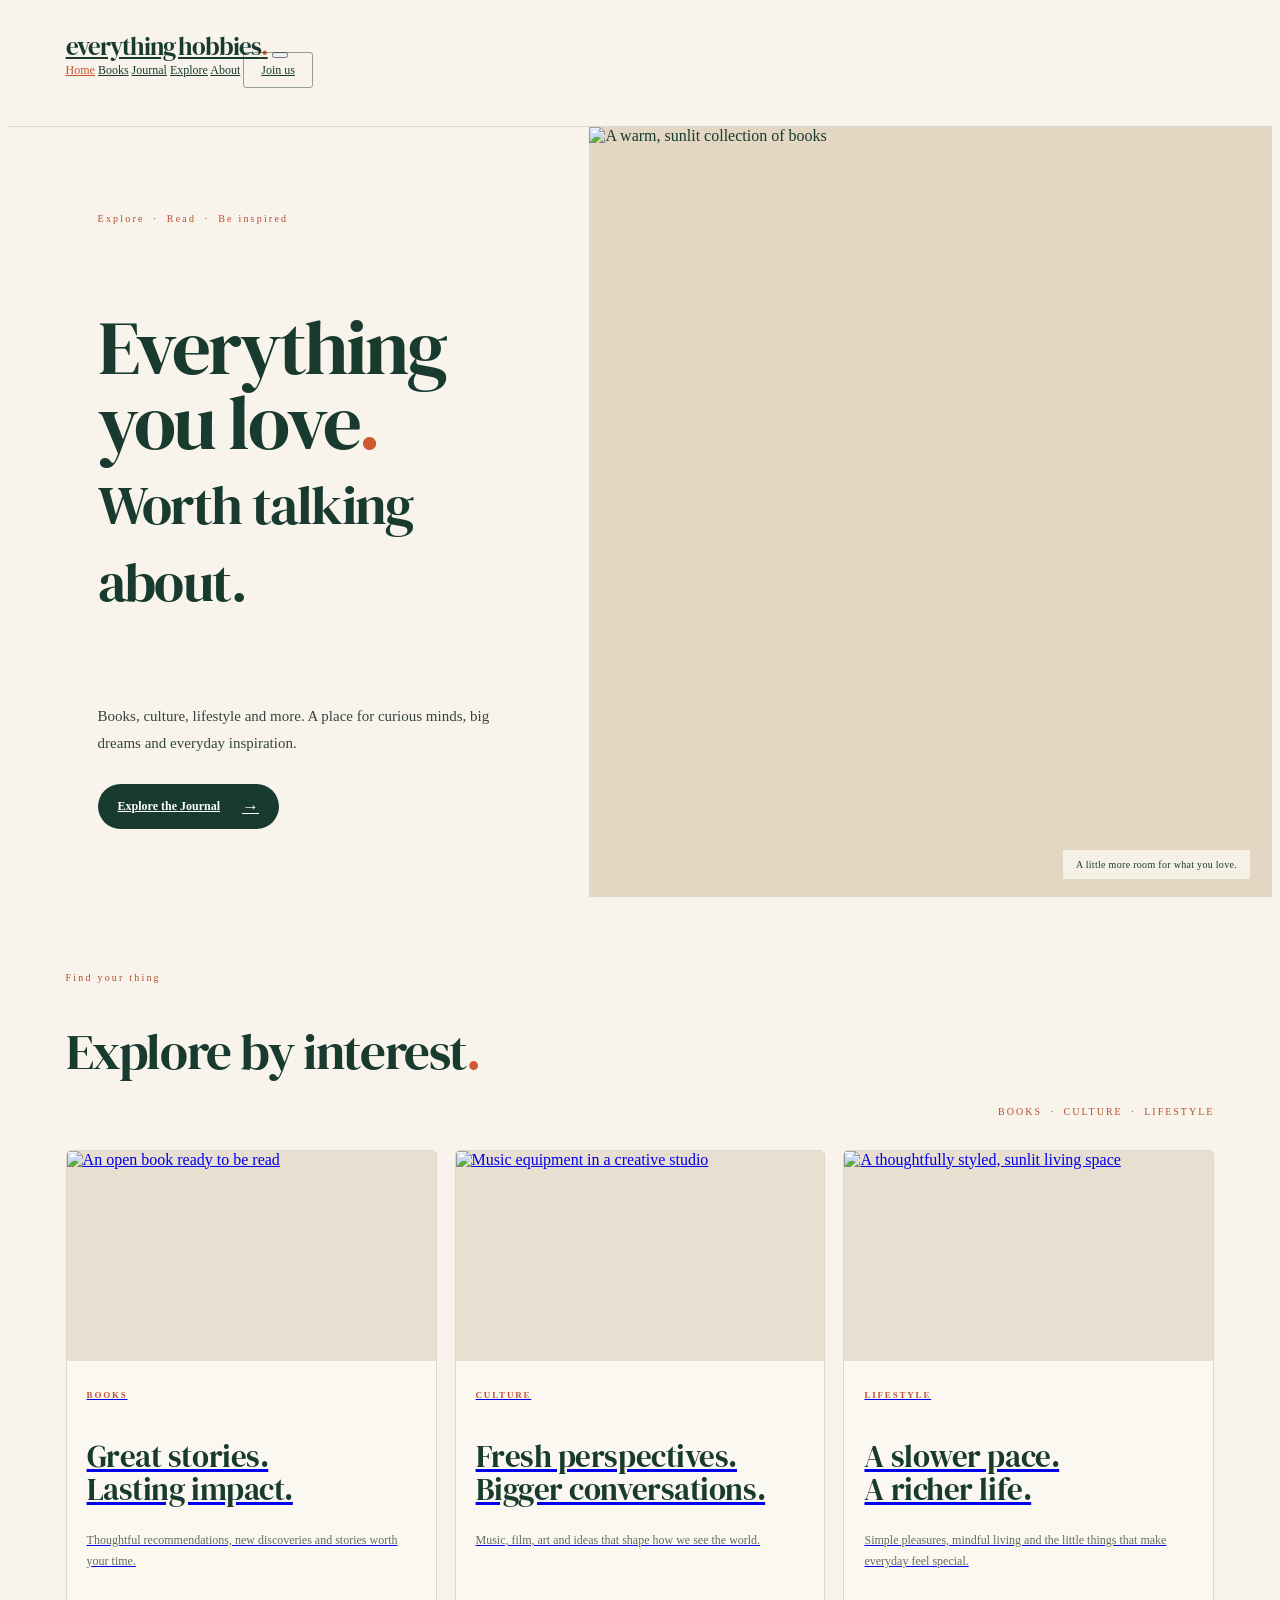
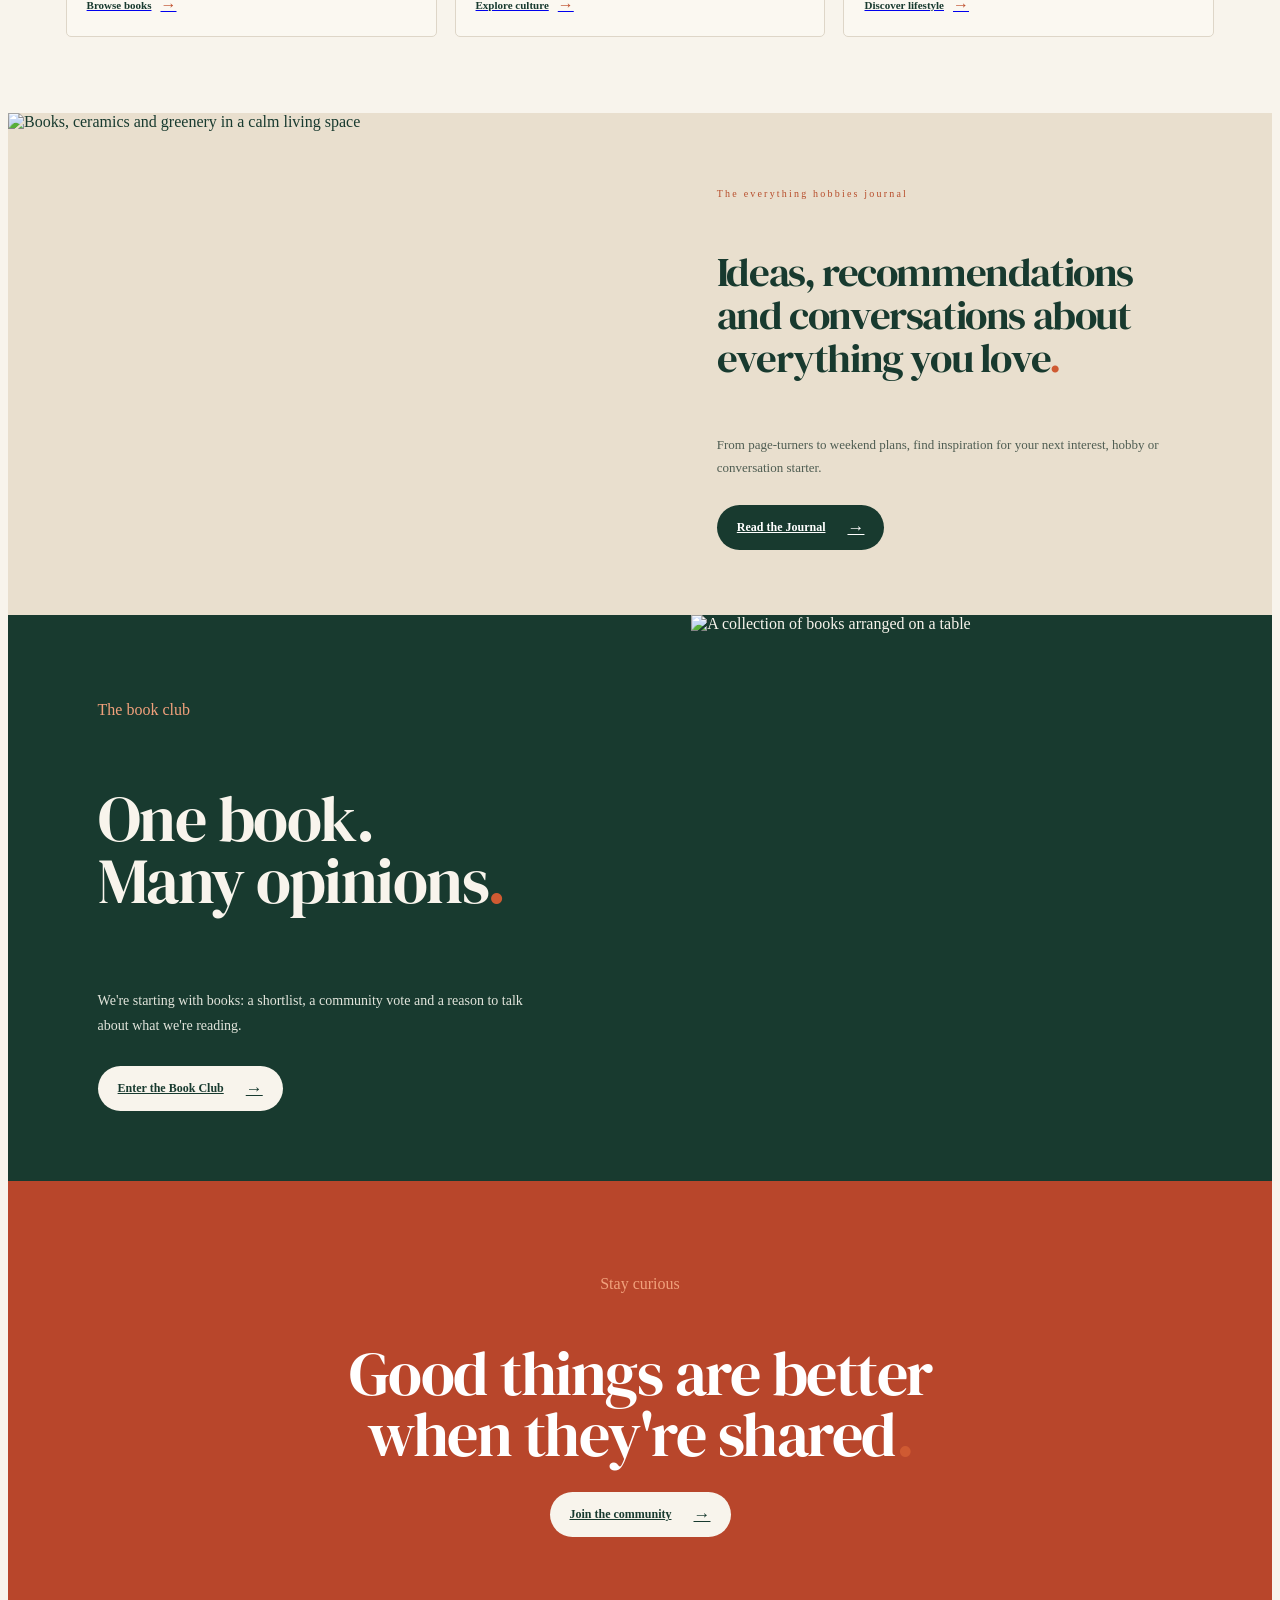
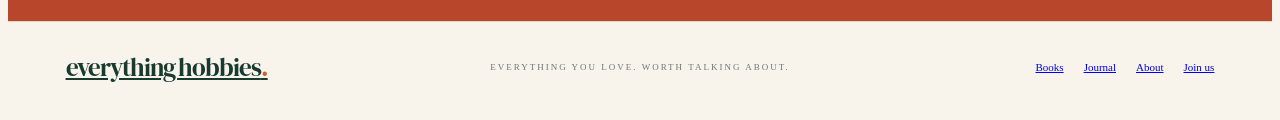
==== commit a3b70f70: "Update index.html" ====
--- a/index.html
+++ b/index.html
@@ -1,460 +1,192 @@
+
 <!DOCTYPE html>
 <html lang="en">
 <head>
   <meta charset="UTF-8">
   <meta name="viewport" content="width=device-width, initial-scale=1.0">
+  <meta name="theme-color" content="#f8f4ec">
+  <meta name="description" content="Books, culture, lifestyle and everything you love. A place for curious minds, big dreams and everyday inspiration.">
+  <title>everything hobbies. | Everything you love. Worth talking about.</title>
 
-<meta
-name=“description”
-content=“Everything Hobbies — a place for books, ideas, conversations and everything worth being curious about.”
-
-  <title>Everything Hobbies</title>
   <link rel="preconnect" href="https://fonts.googleapis.com">
   <link rel="preconnect" href="https://fonts.gstatic.com" crossorigin>
-  <link
-    href="https://fonts.googleapis.com/css2?family=DM+Serif+Display:ital@0;1&family=Inter:wght@400;500;600;700;800&display=swap"
-    rel="stylesheet"
-  >
+  <link href="https://fonts.googleapis.com/css2?family=DM+Serif+Display:ital@0;1&family=Inter:wght@400;500;600;700;800&display=swap" rel="stylesheet">
   <link rel="stylesheet" href="style.css">
 </head>
-<body>
-<!-- =========================
-     HEADER
-========================= -->
-<header class="site-
-<a href="index.html" class="wordmark">everything<span>hobbies</span></a>
 
+<body class="editorial-home">
 
-<button
-class=“menu-toggle”
-id=“menuToggle”
-aria-label=“Open menu”
-aria-expanded=“false”
+<header class="site-header solid editorial-header">
+  <a class="wordmark" href="index.html" aria-label="everything hobbies home">everything hobbies<span class="wordmark-period">.</span></a>
 
-<span></span>
-<span></span>
+  <button class="menu-toggle" id="menuToggle" type="button" aria-label="Open menu" aria-expanded="false" aria-controls="main-nav">
+    <span></span><span></span>
   </button>
-  <nav class="nav" id="nav">
-<a href="#bookclub">
-  Book Club
-</a>
-<a href="journal.html">
-  Journal
-</a>
-<a href="#coming-soon">
-  Coming Soon
-</a>
-<a href="#about">
-  About
-</a>
-<a class="nav-cta" href="join.html">
-  Join us
-</a>
+
+  <nav class="nav" id="main-nav" aria-label="Main navigation">
+    <a class="active" href="index.html">Home</a>
+    <a href="books.html">Books</a>
+    <a href="journal.html">Journal</a>
+    <a href="explore.html">Explore</a>
+    <a href="about.html">About</a>
+    <a class="nav-cta" href="join.html">Join us</a>
   </nav>
 </header>
+
 <main>
-<!-- =========================
-     HERO
-========================= -->
-<section class="hero">
-  <div class="hero-content">
-<p class="eyebrow">
-  A work in progress
-</p>
-<h1>
-  everything<br>
-  <strong>hobbies</strong>
-</h1>
-<p class="hero-copy">
-  We're starting with books.
-</p>
-<a
-  href="#bookclub"
-  class="button button-orange"
->
-  Enter the book club
-  <span>→</span>
-</a>
-  </div>
-</section>
-<!-- =========================
-     BOOK CLUB INTRO
-========================= -->
-<section
-  class="book-intro section"
-  id="bookclub"
->
-  <div class="intro-label">
-<p class="eyebrow dark">
-  The first chapter
-</p>
-  </div>
-  <div class="intro-content">
-<h2>
-  The Book Club.
-</h2>
-<p class="intro-lead">
-  Everything Hobbies is still being built.
-  So we're starting small.
-</p>
-<p class="intro-text">
-  One book. One month. A whole lot of opinions.
-  But before we start reading, there's one thing
-  we need you to decide.
-</p>
-  </div>
-</section>
-<!-- =========================
-     STEP ONE
-========================= -->
-<section class="vote-section">
-  <div class="vote-inner">
-<div class="vote-heading">
-  <p class="eyebrow">
-    Step one
-  </p>
-  <h2>
-    What do you<br>
-    <em>want to read?</em>
-  </h2>
-  <div class="heading-line"></div>
-  <p class="vote-intro">
-    First, we'll vote on the genre.
-    <br>
-    <em>Choose the one you're in the mood for.</em>
-  </p>
-</div>
-<!-- GENRES -->
-<div class="genre-list">
-  <button
-    class="genre-item"
-    data-genre="Romance"
-    type="button"
-  >
-    <span class="genre-number">
-      01
-    </span>
-    <span class="genre-name">
-      Romance
-    </span>
-    <span class="genre-description">
-      Love, longing & everything in between.
-    </span>
-    <span class="genre-arrow">
-      ↗
-    </span>
-  </button>
-  <button
-    class="genre-item"
-    data-genre="Thriller"
-    type="button"
-  >
-    <span class="genre-number">
-      02
-    </span>
-    <span class="genre-name">
-      Thriller
-    </span>
-    <span class="genre-description">
-      Secrets, suspense & page-turners.
-    </span>
-    <span class="genre-arrow">
-      ↗
-    </span>
-  </button>
-  <button
-    class="genre-item"
-    data-genre="Literary Fiction"
-    type="button"
-  >
-    <span class="genre-number">
-      03
-    </span>
-    <span class="genre-name">
-      Literary Fiction
-    </span>
-    <span class="genre-description">
-      Stories that stay with you.
-    </span>
-    <span class="genre-arrow">
-      ↗
-    </span>
-  </button>
-  <button
-    class="genre-item"
-    data-genre="Fantasy"
-    type="button"
-  >
-    <span class="genre-number">
-      04
-    </span>
-    <span class="genre-name">
-      Fantasy
-    </span>
-    <span class="genre-description">
-      Other worlds, magic & imagination.
-    </span>
-    <span class="genre-arrow">
-      ↗
-    </span>
-  </button>
-  <button
-    class="genre-item"
-    data-genre="Memoir"
-    type="button"
-  >
-    <span class="genre-number">
-      05
-    </span>
-    <span class="genre-name">
-      Memoir
-    </span>
-    <span class="genre-description">
-      Real lives, real stories.
-    </span>
-    <span class="genre-arrow">
-      ↗
-    </span>
-  </button>
-  <button
-    class="genre-item"
-    data-genre="Sci-Fi"
-    type="button"
-  >
-    <span class="genre-number">
-      06
-    </span>
-    <span class="genre-name">
-      Sci-Fi
-    </span>
-    <span class="genre-description">
-      Future worlds & big ideas.
-    </span>
-    <span class="genre-arrow">
-      ↗
-    </span>
-  </button>
-</div>
-<!-- VOTE BUTTON -->
-<div class="vote-action">
-  <p>
-    Choose one genre.
-  </p>
-  <button
-    class="vote-button"
-    id="genreSubmit"
-    type="button"
-  >
-    Cast my vote
-    <span>→</span>
-  </button>
-</div>
-<p
-  class="vote-message"
-  id="genreMessage"
-  aria-live="polite"
-></p>
-  </div>
-</section>
-<!-- =========================
-     STEP TWO
-========================= -->
-<section class="step-two section">
-  <div class="step-number">
-<p class="eyebrow dark">
-  Step two
-</p>
-  </div>
-  <div class="step-two-content">
-<h2>
-  Then we choose<br>
-  <em>the book.</em>
-</h2>
-<p>
-  Once the genre is decided, we'll put forward
-  a shortlist of books for everyone to vote on.
-</p>
-<div class="process">
-  <div>
-    <span>01</span>
-    <strong>Choose a genre</strong>
-  </div>
-  <div>
-    <span>02</span>
-    <strong>Shortlist the books</strong>
-  </div>
-  <div>
-    <span>03</span>
-    <strong>Vote for the winner</strong>
-  </div>
-</div>
-  </div>
-</section>
-<!-- =========================
-     BOOK CLUB PROMISE
-========================= -->
-<section class="club-note">
-  <div>
-<p class="eyebrow">
-  One book. One month.
-</p>
-<h2>
-  Read something.<br>
-  <em>Then talk about it.</em>
-</h2>
-<p>
-  No pressure to be an expert.
-  No pretending you loved it when you didn't.
-  Just good books and honest opinions.
-</p>
-  </div>
-</section>
-<!-- =========================
-     COMING SOON
-========================= -->
-<section
-  class="coming-soon section"
-  id="coming-soon"
->
-  <p class="eyebrow dark">
-    What's next
-  </p>
-  <h2>
-    More hobbies.<br>
-    <em>Coming soon.</em>
-  </h2>
-  <p class="coming-copy">
-    Reading is only the beginning.
-    We're building a place for everything
-    you're curious about.
-  </p>
-  <div class="coming-list">
-<div>
-  <span>02</span>
-  <strong>Writing</strong>
-  <small>Coming soon</small>
-</div>
-<div>
-  <span>03</span>
-  <strong>Fashion</strong>
-  <small>Coming soon</small>
-</div>
-<div>
-  <span>04</span>
-  <strong>Music</strong>
-  <small>Coming soon</small>
-</div>
-<div>
-  <span>05</span>
-  <strong>Food</strong>
-  <small>Coming soon</small>
-</div>
-  </div>
-</section>
-<!-- =========================
-     ABOUT
-========================= -->
-<section
-  class="about-section section"
-  id="about"
->
-  <p class="eyebrow dark">
-    About Everything Hobbies
-  </p>
-  <div class="about-content">
-<h2>
-  Everything you love.<br>
-  <em>Worth talking about.</em>
-</h2>
-<p>
-  Everything Hobbies is a space for curiosity,
-  conversation and the things that make life
-  a little more interesting.
-</p>
-<a
-  href="about.html"
-  class="text-link"
->
-  More about us →
-</a>
-  </div>
-</section>
-<!-- =========================
-     JOURNAL TEASER
-========================= -->
-<section class="journal-teaser">
-  <div class="journal-teaser-inner">
-<div>
-  <p class="eyebrow">
-    The Journal
-  </p>
-  <h2>
-    Things worth<br>
-    <em>talking about.</em>
-  </h2>
-</div>
-<a
-  href="journal.html"
-  class="button button-orange"
->
-  Read the Journal
-  <span>→</span>
-</a>
-  </div>
-</section>
-<!-- =========================
-     JOIN
-========================= -->
-<section
-  class="join-section"
-  id="join"
->
-  <p class="eyebrow">
-    Stay curious
-  </p>
-  <h2>
-    Be here for<br>
-    <em>the first chapter.</em>
-  </h2>
 
-<a
-href=“join.html”
-class=“button button-light”
+  <section class="editorial-hero">
+    <div class="editorial-hero-copy">
+      <p class="eyebrow editorial-eyebrow">Explore <span>·</span> Read <span>·</span> Be inspired</p>
 
-Join the list
-  </a>
-</section>
+      <h1>Everything<br>you love<span class="orange-period">.</span><br><em>Worth talking<br>about.</em></h1>
+
+      <p class="editorial-hero-description">
+        Books, culture, lifestyle and more. A place for curious
+        minds, big dreams and everyday inspiration.
+      </p>
+
+      <a class="editorial-button" href="journal.html">
+        Explore the Journal <span aria-hidden="true">→</span>
+      </a>
+    </div>
+
+    <div class="editorial-hero-photo">
+      <img
+        src="https://images.unsplash.com/photo-1495446815901-a7297e633e8d?auto=format&fit=crop&w=1400&q=85"
+        alt="A warm, sunlit collection of books"
+      >
+      <span class="photo-caption">A little more room for what you love.</span>
+    </div>
+  </section>
+
+  <section class="editorial-interests" aria-labelledby="interests-heading">
+    <div class="editorial-section-heading">
+      <div>
+        <p class="eyebrow editorial-eyebrow">Find your thing</p>
+        <h2 id="interests-heading">Explore by interest<span class="orange-period">.</span></h2>
+      </div>
+      <p class="editorial-kicker">Books <span>·</span> Culture <span>·</span> Lifestyle</p>
+    </div>
+
+    <div class="editorial-interest-grid">
+
+      <a class="editorial-interest-card" href="books.html">
+        <div class="interest-image">
+          <img
+            src="https://images.unsplash.com/photo-1516979187457-637abb4f9353?auto=format&fit=crop&w=900&q=85"
+            alt="An open book ready to be read"
+            loading="lazy"
+          >
+        </div>
+        <div class="interest-card-copy">
+          <p class="card-category">Books</p>
+          <h3>Great stories.<br>Lasting impact.</h3>
+          <p>Thoughtful recommendations, new discoveries and stories worth your time.</p>
+          <span class="card-link">Browse books <span aria-hidden="true">→</span></span>
+        </div>
+      </a>
+
+      <a class="editorial-interest-card" href="explore.html#music">
+        <div class="interest-image">
+          <img
+            src="https://images.unsplash.com/photo-1511379938547-c1f69419868d?auto=format&fit=crop&w=900&q=85"
+            alt="Music equipment in a creative studio"
+            loading="lazy"
+          >
+        </div>
+        <div class="interest-card-copy">
+          <p class="card-category">Culture</p>
+          <h3>Fresh perspectives.<br>Bigger conversations.</h3>
+          <p>Music, film, art and ideas that shape how we see the world.</p>
+          <span class="card-link">Explore culture <span aria-hidden="true">→</span></span>
+        </div>
+      </a>
+
+      <a class="editorial-interest-card" href="explore.html#fashion">
+        <div class="interest-image">
+          <img
+            src="https://images.unsplash.com/photo-1616486338812-3dadae4b4ace?auto=format&fit=crop&w=900&q=85"
+            alt="A thoughtfully styled, sunlit living space"
+            loading="lazy"
+          >
+        </div>
+        <div class="interest-card-copy">
+          <p class="card-category">Lifestyle</p>
+          <h3>A slower pace.<br>A richer life.</h3>
+          <p>Simple pleasures, mindful living and the little things that make everyday feel special.</p>
+          <span class="card-link">Discover lifestyle <span aria-hidden="true">→</span></span>
+        </div>
+      </a>
+
+    </div>
+  </section>
+
+  <section class="editorial-journal-feature">
+    <div class="journal-feature-photo">
+      <img
+        src="https://images.unsplash.com/photo-1493857671505-72967e2e2760?auto=format&fit=crop&w=1400&q=85"
+        alt="Books, ceramics and greenery in a calm living space"
+        loading="lazy"
+      >
+    </div>
+
+    <div class="journal-feature-copy">
+      <p class="eyebrow editorial-eyebrow">The everything hobbies journal</p>
+      <h2>Ideas, recommendations<br>and conversations about<br>everything you love<span class="orange-period">.</span></h2>
+      <p>
+        From page-turners to weekend plans, find inspiration
+        for your next interest, hobby or conversation starter.
+      </p>
+      <a class="editorial-button" href="journal.html">
+        Read the Journal <span aria-hidden="true">→</span>
+      </a>
+    </div>
+  </section>
+
+  <section class="editorial-bookclub">
+    <div class="bookclub-text">
+      <p class="eyebrow">The book club</p>
+      <h2>One book.<br>Many opinions<span class="orange-period">.</span></h2>
+      <p>
+        We're starting with books: a shortlist, a community
+        vote and a reason to talk about what we're reading.
+      </p>
+      <a class="editorial-button editorial-button-light" href="books.html">
+        Enter the Book Club <span aria-hidden="true">→</span>
+      </a>
+    </div>
+
+    <div class="bookclub-image">
+      <img
+        src="https://images.unsplash.com/photo-1512820790803-83ca734da794?auto=format&fit=crop&w=1000&q=85"
+        alt="A collection of books arranged on a table"
+        loading="lazy"
+      >
+    </div>
+  </section>
+
+  <section class="editorial-join">
+    <p class="eyebrow">Stay curious</p>
+    <h2>Good things are better<br>when they're shared<span class="orange-period">.</span></h2>
+    <a class="editorial-button editorial-button-light" href="join.html">
+      Join the community <span aria-hidden="true">→</span>
+    </a>
+  </section>
+
 </main>
-<!-- =========================
-     FOOTER
-========================= -->
-<footer class="footer">
 
-<a
-class=“wordmark”
-href=“index.html”
+<footer class="editorial-footer">
+  <a class="wordmark" href="index.html">everything hobbies<span class="wordmark-period">.</span></a>
+  <p>Everything you love. Worth talking about.</p>
+  <nav aria-label="Footer navigation">
+    <a href="books.html">Books</a>
+    <a href="journal.html">Journal</a>
+    <a href="about.html">About</a>
+    <a href="join.html">Join us</a>
+  </nav>
+</footer>
 
-everything <span>hobbies</span>
-  </a>
-  <p>
-    Everything you love.<br>
-    Worth talking about.
-  </p>
-  <div class="footer-links">
-<a href="#bookclub">
-  Book Club
-</a>
-<a href="journal.html">
-  Journal
-</a>
-<a href="#coming-soon">
-  Coming soon
-</a>
-<a href="#join">
-  Join
-</a>
-  </div>
-</footer>
 <script src="script.js"></script>
 </body>
-</html>+</html>
--- a/style.css
+++ b/style.css
@@ -1,1110 +1,603 @@
+
 /* =========================================================
-   EVERYTHING HOBBIES
-   Main stylesheet
+   EDITORIAL HOMEPAGE
+   Warm photography, considered typography and generous space
    ========================================================= */
-:root {
-  --cream: #f5f0e7;
-  --paper: #faf7f0;
-  --maroon: #681d24;
-  --maroon-dark: #481218;
-  --green: #53654b;
-  --orange: #d77b3f;
-  --ink: #171513;
-  --muted: #756e67;
-  --line: rgba(23, 21, 19, 0.16);
-  --white: #fffdf8;
-  --serif: "DM Serif Display", Georgia, serif;
-  --sans: "Inter", Arial, sans-serif;
-  --max-width: 1240px;
-  --reading-width: 760px;
-}
-/* =========================================================
-   RESET
-   ========================================================= */
-* {
-  box-sizing: border-box;
-  margin: 0;
-  padding: 0;
-}
-html {
-  scroll-behavior: smooth;
-}
-body {
-  background: var(--cream);
-  color: var(--ink);
-  font-family: var(--sans);
-  font-size: 16px;
-  line-height: 1.6;
-}
-img {
-  display: block;
-  max-width: 100%;
-}
-a {
-  color: inherit;
-  text-decoration: none;
-}
-button,
-input,
-textarea,
-select {
-  font: inherit;
-}
-button {
-  cursor: pointer;
-}
-/* =========================================================
-   HEADER
-   ========================================================= */
-.site-header {
-  width: 100%;
-  min-height: 82px;
-  padding: 0 5vw;
-  display: flex;
-  align-items: center;
-  justify-content: space-between;
+
+.editorial-home {
+  background: #f8f4ec;
+  color: #183a2f;
+  overflow-x: hidden;
+}
+
+.editorial-home .site-header,
+.editorial-home .site-header.solid {
   position: relative;
-  z-index: 100;
-}
-.site-header.solid {
-  background: var(--cream);
-  border-bottom: 1px solid var(--line);
-}
-.wordmark {
-  font-family: var(--serif);
-  font-size: 1.55rem;
-  line-height: 1;
+  background: #f8f4ec;
+  color: #183a2f;
+  border-bottom: 1px solid rgba(24, 58, 47, 0.14);
+  padding: 21px 4.5vw;
+  min-height: 76px;
+}
+
+.editorial-home .wordmark,
+.editorial-footer .wordmark {
+  font-family: "DM Serif Display", Georgia, serif;
+  font-size: 25px;
+  font-weight: 400;
+  letter-spacing: -1.1px;
+  color: #183a2f;
   white-space: nowrap;
 }
-.wordmark span {
-  font-style: italic;
-}
-.nav {
-  display: flex;
-  align-items: center;
-  gap: 30px;
-}
-.nav a {
-  font-size: 0.78rem;
-  font-weight: 700;
-  letter-spacing: 0.04em;
-  text-transform: uppercase;
-  transition: opacity 0.2s ease;
-}
-.nav a:hover {
-  opacity: 0.55;
-}
-.nav a.active {
-  color: var(--maroon);
-}
-.nav-cta {
-  padding: 11px 18px;
-  border: 1px solid var(--ink);
-  border-radius: 999px;
-}
-.nav-cta:hover {
-  background: var(--ink);
-  color: var(--cream);
-  opacity: 1 !important;
-}
-.menu-toggle {
-  display: none;
-  width: 42px;
-  height: 42px;
-  border: 0;
-  background: transparent;
-  position: relative;
-}
-.menu-toggle span {
-  width: 22px;
-  height: 2px;
-  background: var(--ink);
-  display: block;
-  position: absolute;
-  left: 10px;
-}
-.menu-toggle span:first-child {
-  top: 17px;
-}
-.menu-toggle span:last-child {
-  top: 24px;
-}
-/* =========================================================
-   GENERAL
-   ========================================================= */
-.section {
-  width: min(var(--max-width), 90%);
-  margin: 0 auto;
-}
-.eyebrow {
-  font-size: 0.7rem;
-  font-weight: 800;
-  letter-spacing: 0.14em;
-  text-transform: uppercase;
-}
-.eyebrow.dark {
-  color: var(--maroon);
-}
-.text-link {
+
+.editorial-home .wordmark-period {
+  color: #d65b32;
+  margin-left: 0;
+}
+
+.editorial-home .nav {
+  gap: clamp(16px, 2.4vw, 34px);
+  font-size: 12px;
+}
+
+.editorial-home .nav a {
+  opacity: 1;
+  color: #183a2f;
+}
+
+.editorial-home .nav a:hover,
+.editorial-home .nav .active {
+  color: #c94f2d;
+}
+
+.editorial-home .nav-cta {
+  padding: 10px 17px;
+  border: 1px solid rgba(24, 58, 47, 0.45);
+  border-radius: 3px;
+}
+
+.editorial-home .menu-toggle span {
+  background: #183a2f;
+}
+
+/* Hero */
+
+.editorial-hero {
+  display: grid;
+  grid-template-columns: minmax(390px, 0.92fr) minmax(0, 1.08fr);
+  min-height: 570px;
+  background: #f8f4ec;
+}
+
+.editorial-hero-copy {
+  padding: 76px 5vw 68px 7vw;
+  display: flex;
+  flex-direction: column;
+  align-items: flex-start;
+  justify-content: center;
+}
+
+.editorial-eyebrow {
+  font-size: 10px;
+  letter-spacing: 2.2px;
+  color: #b74d2b;
+  margin-bottom: 22px;
+}
+
+.editorial-eyebrow span {
+  padding: 0 4px;
+  color: #b74d2b;
+}
+
+.editorial-hero h1 {
+  font: 400 clamp(54px, 6vw, 87px)/0.98 "DM Serif Display", Georgia, serif;
+  letter-spacing: -2.8px;
+  color: #183a2f;
+}
+
+.editorial-hero h1 em {
+  font-style: normal;
+  font-size: 0.72em;
+  line-height: 1.12;
+  letter-spacing: -1.6px;
+}
+
+.orange-period {
+  color: #cf5a32;
+}
+
+.editorial-hero-description {
+  max-width: 410px;
+  font-size: 15px;
+  line-height: 1.8;
+  color: #34453d;
+  margin: 25px 0 27px;
+}
+
+.editorial-button {
   display: inline-flex;
   align-items: center;
-  gap: 8px;
-  font-size: 0.8rem;
-  font-weight: 800;
-  text-transform: uppercase;
-  letter-spacing: 0.08em;
-  border-bottom: 1px solid currentColor;
-  padding-bottom: 3px;
-}
-.text-link:hover {
-  opacity: 0.55;
-}
-.button {
-  display: inline-flex;
-  align-items: center;
-  justify-content: center;
-  min-height: 48px;
-  padding: 13px 24px;
-  border-radius: 999px;
-  font-size: 0.75rem;
-  font-weight: 800;
-  letter-spacing: 0.07em;
-  text-transform: uppercase;
-  transition: all 0.2s ease;
-}
-.button-dark {
-  background: var(--ink);
-  color: var(--cream);
-}
-.button-dark:hover {
-  background: var(--maroon);
-}
-.button-light {
-  background: var(--cream);
-  color: var(--ink);
-}
-.button-light:hover {
-  background: var(--white);
-}
-/* =========================================================
-   HOMEPAGE
-   ========================================================= */
-.hero {
-  min-height: 680px;
-  padding: 90px 5vw 80px;
-  display: flex;
-  align-items: center;
-  background: var(--maroon);
-  color: var(--cream);
-}
-.hero-content {
-  width: min(var(--max-width), 100%);
-  margin: 0 auto;
-}
-.hero h1 {
-  max-width: 920px;
-  font-family: var(--serif);
-  font-size: clamp(4rem, 9vw, 8.8rem);
-  font-weight: 400;
-  line-height: 0.9;
-  letter-spacing: -0.045em;
-}
-.hero h1 em {
-  color: #e7a16e;
-  font-style: italic;
-}
-.hero p {
-  max-width: 520px;
-  margin-top: 35px;
-  font-size: 1rem;
-}
-.hero .button {
-  margin-top: 35px;
-}
-.book-club {
-  padding: 110px 0;
-}
-.book-club h2,
-.section-heading {
-  font-family: var(--serif);
-  font-size: clamp(2.7rem, 5vw, 5rem);
-  font-weight: 400;
-  line-height: 0.98;
-  letter-spacing: -0.035em;
-}
-.book-club-grid {
-  margin-top: 55px;
-  display: grid;
-  grid-template-columns: 1.1fr 0.9fr;
-  gap: 60px;
-  align-items: center;
-}
-.book-cover {
-  min-height: 480px;
-  background: var(--green);
-  display: flex;
-  align-items: center;
-  justify-content: center;
-  padding: 50px;
-}
-.book-cover img {
-  max-height: 400px;
-  width: auto;
-}
-.book-info p {
-  color: var(--muted);
-  margin: 20px 0;
-}
-.genre-section {
-  padding: 100px 5vw;
-  background: var(--green);
-  color: var(--cream);
-}
-.genre-inner {
-  width: min(var(--max-width), 100%);
-  margin: 0 auto;
-}
-.genre-buttons {
-  display: flex;
-  flex-wrap: wrap;
-  gap: 12px;
-  margin-top: 35px;
-}
-.genre-buttons button {
-  padding: 13px 20px;
-  border: 1px solid rgba(245, 240, 231, 0.6);
-  border-radius: 999px;
-  background: transparent;
-  color: var(--cream);
-  font-size: 0.75rem;
-  font-weight: 700;
-  text-transform: uppercase;
-}
-.genre-buttons button:hover,
-.genre-buttons button.selected {
-  background: var(--cream);
-  color: var(--green);
-}
-.vote-message {
-  min-height: 25px;
-  margin-top: 20px;
-  font-size: 0.85rem;
-}
-.coming-soon {
-  padding: 110px 0;
-}
-.coming-soon-grid {
-  margin-top: 50px;
-  display: grid;
-  grid-template-columns: repeat(3, 1fr);
-  border-top: 1px solid var(--line);
-}
-.coming-soon-card {
-  padding: 35px 25px 35px 0;
-  border-right: 1px solid var(--line);
-}
-.coming-soon-card:not(:first-child) {
-  padding-left: 25px;
-}
-.coming-soon-card:last-child {
-  border-right: 0;
-}
-.coming-soon-card h3 {
-  font-family: var(--serif);
-  font-size: 2rem;
-  font-weight: 400;
-}
-.coming-soon-card p {
-  color: var(--muted);
-  margin-top: 12px;
-}
-/* =========================================================
-   ABOUT TEASER ON HOMEPAGE
-   ========================================================= */
-.about-section {
-  padding: 110px 0;
-  background: var(--paper);
-}
-.about-content {
-  display: grid;
-  grid-template-columns: 0.7fr 1.3fr;
-  gap: 80px;
-  align-items: start;
-}
-.about-content h2 {
-  font-family: var(--serif);
-  font-size: clamp(3rem, 6vw, 6rem);
-  line-height: 0.92;
-  font-weight: 400;
-}
-.about-content p {
-  max-width: 620px;
-  color: var(--muted);
-  font-size: 1.05rem;
-}
-.about-content .text-link {
-  margin-top: 25px;
-}
-/* =========================================================
-   JOURNAL TEASER
-   ========================================================= */
-.journal-teaser {
-  padding: 110px 0;
-  background: var(--orange);
-}
-.journal-teaser-inner {
-  display: flex;
-  align-items: flex-end;
-  justify-content: space-between;
-  gap: 40px;
-}
-.journal-teaser h2 {
-  max-width: 760px;
-  font-family: var(--serif);
-  font-size: clamp(3.3rem, 7vw, 7rem);
-  font-weight: 400;
-  line-height: 0.9;
-  letter-spacing: -0.04em;
-}
-.journal-teaser h2 em {
-  font-style: italic;
-}
-/* =========================================================
-   ABOUT PAGE
-   ========================================================= */
-.about-hero {
-  width: min(var(--max-width), 90%);
-  margin: 0 auto;
-  padding: 110px 0 120px;
-}
-.about-hero h1 {
-  max-width: 950px;
-  margin-top: 25px;
-  font-family: var(--serif);
-  font-size: clamp(4rem, 9vw, 8rem);
-  font-weight: 400;
-  line-height: 0.88;
-  letter-spacing: -0.045em;
-}
-.about-hero h1 em {
-  color: var(--maroon);
-  font-style: italic;
-}
-.about-copy {
-  padding-bottom: 120px;
-}
-.big-statement {
-  max-width: 900px;
-  font-family: var(--serif);
-  font-size: clamp(2.8rem, 5.5vw, 5.7rem);
-  line-height: 0.95;
-  letter-spacing: -0.035em;
-}
-.two-col {
-  margin-top: 65px;
-  display: grid;
-  grid-template-columns: 1fr 1fr;
-  gap: 60px;
-  border-top: 1px solid var(--line);
-  padding-top: 35px;
-}
-.two-col p {
-  max-width: 500px;
-  color: var(--muted);
-}
-.two-col p:last-child {
-  color: var(--ink);
-  font-family: var(--serif);
-  font-size: 2.4rem;
+  gap: 22px;
+  background: #183a2f;
+  color: #fff;
+  padding: 14px 20px;
+  border-radius: 28px;
+  font-size: 12px;
+  font-weight: 600;
+  transition: transform 0.2s, background 0.2s;
+}
+
+.editorial-button:hover {
+  transform: translateY(-2px);
+  background: #275443;
+}
+
+.editorial-button span {
+  font-size: 17px;
   line-height: 1;
 }
-.manifesto {
-  padding: 110px 5vw;
-  background: var(--maroon);
-  color: var(--cream);
-  display: grid;
-  grid-template-columns: 1fr 1fr;
-  gap: 80px;
-  align-items: end;
-}
-.manifesto h2 {
-  margin-top: 25px;
-  font-family: var(--serif);
-  font-size: clamp(3.4rem, 6vw, 6.5rem);
-  line-height: 0.9;
-  font-weight: 400;
-}
-.manifesto > p {
-  max-width: 520px;
-  font-size: 1.1rem;
-}
-.about-interests {
-  padding: 110px 0;
-}
-.interests-list {
-  margin-top: 55px;
-  border-top: 1px solid var(--line);
-}
-.interest-row {
-  padding: 25px 0;
-  border-bottom: 1px solid var(--line);
-  display: flex;
-  align-items: center;
-  justify-content: space-between;
-}
-.interest-row h3 {
-  font-family: var(--serif);
-  font-size: clamp(2rem, 4vw, 3.5rem);
-  font-weight: 400;
-}
-.interest-row span {
-  color: var(--muted);
-  font-size: 0.75rem;
-  font-weight: 800;
-  letter-spacing: 0.1em;
-  text-transform: uppercase;
-}
-.about-end {
-  padding: 100px 0 130px;
-  text-align: center;
-}
-.about-end h2 {
-  font-family: var(--serif);
-  font-size: clamp(3.5rem, 7vw, 7rem);
-  line-height: 0.9;
-  font-weight: 400;
-  letter-spacing: -0.04em;
-}
-.about-end h2 em {
-  color: var(--maroon);
-}
-.about-end .button {
-  margin-top: 40px;
-}
-/* =========================================================
-   JOURNAL PAGE
-   ========================================================= */
-.journal-page-hero {
-  padding: 105px 5vw 90px;
-  background: var(--maroon);
-  color: var(--cream);
-}
-.journal-page-hero-inner {
-  width: min(var(--max-width), 100%);
-  margin: 0 auto;
-}
-.journal-page-meta {
-  display: flex;
-  align-items: center;
-  justify-content: space-between;
-  gap: 20px;
-}
-.journal-page-hero h1 {
-  max-width: 950px;
-  margin-top: 35px;
-  font-family: var(--serif);
-  font-size: clamp(4rem, 9vw, 8.5rem);
-  font-weight: 400;
-  line-height: 0.87;
-  letter-spacing: -0.05em;
-}
-.journal-page-hero h1 em {
-  color: #e7a16e;
-  font-style: italic;
-}
-.journal-page-hero .hero-intro {
-  max-width: 570px;
-  margin-top: 35px;
-  font-size: 1rem;
-}
-.journal-filters {
-  padding: 30px 5vw;
-  border-bottom: 1px solid var(--line);
-  overflow-x: auto;
-}
-.journal-filters-inner {
-  width: min(var(--max-width), 100%);
-  margin: 0 auto;
-  display: flex;
-  gap: 10px;
-  white-space: nowrap;
-}
-.journal-filters button {
-  padding: 10px 17px;
-  border: 1px solid var(--line);
-  border-radius: 999px;
-  background: transparent;
-  color: var(--ink);
-  font-size: 0.72rem;
-  font-weight: 800;
-  letter-spacing: 0.05em;
-  text-transform: uppercase;
-}
-.journal-filters button:hover,
-.journal-filters button.active {
-  background: var(--ink);
-  color: var(--cream);
-  border-color: var(--ink);
-}
-.journal-featured {
-  padding: 100px 0;
-}
-.featured-article {
-  display: grid;
-  grid-template-columns: 1.15fr 0.85fr;
-  min-height: 560px;
-}
-.featured-article-image {
-  min-height: 500px;
-  background: var(--green);
+
+.editorial-hero-photo {
+  position: relative;
+  min-height: 570px;
   overflow: hidden;
-}
-.featured-article-image img {
+  background: #e3d7c3;
+}
+
+.editorial-hero-photo img,
+.interest-image img,
+.journal-feature-photo img,
+.bookclub-image img {
+  display: block;
   width: 100%;
   height: 100%;
   object-fit: cover;
 }
-.featured-article-copy {
-  padding: 60px;
-  background: var(--paper);
-  display: flex;
-  flex-direction: column;
-  justify-content: center;
-}
-.featured-article-copy h2 {
-  margin-top: 18px;
-  font-family: var(--serif);
-  font-size: clamp(3rem, 5vw, 5.5rem);
-  font-weight: 400;
-  line-height: 0.92;
-  letter-spacing: -0.035em;
-}
-.featured-article-copy p {
-  margin-top: 25px;
-  color: var(--muted);
-}
-.article-meta {
-  margin-top: 25px;
-  display: flex;
-  flex-wrap: wrap;
-  gap: 10px 20px;
-  color: var(--muted);
-  font-size: 0.72rem;
-  font-weight: 700;
-  text-transform: uppercase;
-  letter-spacing: 0.06em;
-}
-.featured-article-copy .button {
-  align-self: flex-start;
-  margin-top: 30px;
-}
-.journal-latest {
-  padding: 20px 0 110px;
-}
-.journal-latest-heading {
+
+.editorial-hero-photo img {
+  position: absolute;
+  inset: 0;
+  object-position: center;
+}
+
+.photo-caption {
+  position: absolute;
+  right: 22px;
+  bottom: 18px;
+  background: rgba(248, 244, 236, 0.9);
+  padding: 9px 13px;
+  color: #183a2f;
+  font-size: 10px;
+  letter-spacing: 0.3px;
+}
+
+/* Explore by interest */
+
+.editorial-interests {
+  padding: 65px 4.5vw 76px;
+}
+
+.editorial-section-heading {
   display: flex;
   align-items: end;
   justify-content: space-between;
-  gap: 30px;
-  margin-bottom: 45px;
-}
-.article-grid {
+  gap: 25px;
+  margin-bottom: 28px;
+}
+
+.editorial-section-heading .editorial-eyebrow {
+  margin-bottom: 10px;
+}
+
+.editorial-section-heading h2,
+.journal-feature-copy h2 {
+  font: 400 clamp(35px, 4vw, 52px)/1.05 "DM Serif Display", Georgia, serif;
+  letter-spacing: -1.4px;
+  color: #183a2f;
+}
+
+.editorial-kicker {
+  font-size: 10px;
+  letter-spacing: 2px;
+  text-transform: uppercase;
+  color: #b74d2b;
+  white-space: nowrap;
+  margin-bottom: 5px;
+}
+
+.editorial-kicker span {
+  padding: 0 4px;
+}
+
+.editorial-interest-grid {
   display: grid;
-  grid-template-columns: repeat(2, 1fr);
-  gap: 55px 35px;
-}
-.article-card {
-  border-top: 1px solid var(--line);
-  padding-top: 20px;
-}
-.article-card-image {
-  aspect-ratio: 16 / 10;
-  background: var(--green);
+  grid-template-columns: repeat(3, minmax(0, 1fr));
+  gap: 18px;
+}
+
+.editorial-interest-card {
+  display: flex;
+  flex-direction: column;
+  border: 1px solid #ded6c8;
+  border-radius: 5px;
   overflow: hidden;
-}
-.article-card-image img {
-  width: 100%;
-  height: 100%;
-  object-fit: cover;
-  transition: transform 0.4s ease;
-}
-.article-card:hover .article-card-image img {
-  transform: scale(1.03);
-}
-.article-card-copy {
-  padding-top: 22px;
-}
-.article-card h3 {
-  margin-top: 10px;
-  font-family: var(--serif);
-  font-size: clamp(2rem, 3.5vw, 3.2rem);
-  line-height: 0.95;
-  font-weight: 400;
-}
-.article-card p {
-  max-width: 580px;
-  margin-top: 15px;
-  color: var(--muted);
-}
-.article-card .article-meta {
-  margin-top: 17px;
-}
-.journal-statement {
-  padding: 120px 5vw;
-  background: var(--green);
-  color: var(--cream);
+  background: #fbf8f1;
+  min-width: 0;
+  transition: transform 0.25s, box-shadow 0.25s;
+}
+
+.editorial-interest-card:hover {
+  transform: translateY(-4px);
+  box-shadow: 0 12px 28px rgba(35, 42, 32, 0.09);
+}
+
+.interest-image {
+  height: 210px;
+  overflow: hidden;
+  background: #e8dfd1;
+}
+
+.interest-image img {
+  transition: transform 0.4s;
+}
+
+.editorial-interest-card:hover .interest-image img {
+  transform: scale(1.035);
+}
+
+.interest-card-copy {
+  padding: 20px 20px 22px;
+  display: flex;
+  flex-direction: column;
+  flex: 1;
+  align-items: flex-start;
+}
+
+.card-category {
+  font-size: 9px;
+  font-weight: 800;
+  letter-spacing: 1.8px;
+  text-transform: uppercase;
+  color: #c05230;
+  margin-bottom: 10px;
+}
+
+.interest-card-copy h3 {
+  font: 400 clamp(24px, 2.4vw, 31px)/1.05 "DM Serif Display", Georgia, serif;
+  letter-spacing: -0.45px;
+  color: #183a2f;
+  margin-bottom: 13px;
+}
+
+.interest-card-copy > p:not(.card-category) {
+  font-size: 12px;
+  line-height: 1.75;
+  color: #656b61;
+  margin-bottom: 24px;
+  max-width: 330px;
+}
+
+.card-link {
+  display: flex;
+  gap: 9px;
+  align-items: center;
+  margin-top: auto;
+  font-size: 11px;
+  font-weight: 700;
+  color: #183a2f;
+}
+
+.card-link span {
+  font-size: 16px;
+  color: #c05230;
+}
+
+/* Journal feature */
+
+.editorial-journal-feature {
+  display: grid;
+  grid-template-columns: 1fr 1fr;
+  min-height: 400px;
+  background: #e9dfce;
+}
+
+.journal-feature-photo {
+  min-height: 400px;
+  overflow: hidden;
+}
+
+.journal-feature-copy {
+  padding: 65px clamp(35px, 6vw, 88px);
+  display: flex;
+  flex-direction: column;
+  align-items: flex-start;
+  justify-content: center;
+}
+
+.journal-feature-copy .editorial-eyebrow {
+  margin-bottom: 18px;
+}
+
+.journal-feature-copy h2 {
+  font-size: clamp(31px, 3.2vw, 45px);
+}
+
+.journal-feature-copy > p:not(.eyebrow) {
+  font-size: 13px;
+  line-height: 1.8;
+  color: #4f5d52;
+  max-width: 450px;
+  margin: 19px 0 25px;
+}
+
+/* Book club feature */
+
+.editorial-bookclub {
+  display: grid;
+  grid-template-columns: 1fr 0.85fr;
+  background: #183a2f;
+  color: #f8f4ec;
+  min-height: 390px;
+}
+
+.bookclub-text {
+  padding: 70px 7vw;
+  display: flex;
+  flex-direction: column;
+  align-items: flex-start;
+  justify-content: center;
+}
+
+.bookclub-text .eyebrow,
+.editorial-join .eyebrow {
+  color: #f1a17c;
+}
+
+.bookclub-text h2,
+.editorial-join h2 {
+  font: 400 clamp(42px, 5vw, 66px)/0.98 "DM Serif Display", Georgia, serif;
+  letter-spacing: -1.5px;
+}
+
+.bookclub-text > p:not(.eyebrow) {
+  max-width: 440px;
+  font-size: 14px;
+  line-height: 1.8;
+  color: #e2e5dc;
+  margin: 22px 0 27px;
+}
+
+.editorial-button-light {
+  background: #f8f4ec;
+  color: #183a2f;
+}
+
+.editorial-button-light:hover {
+  background: #e8dfd1;
+  color: #183a2f;
+}
+
+.bookclub-image {
+  min-height: 390px;
+  overflow: hidden;
+}
+
+/* Join and footer */
+
+.editorial-join {
+  background: #b8462b;
+  color: #fff;
   text-align: center;
-}
-.journal-statement p {
-  max-width: 1050px;
-  margin: 0 auto;
-  font-family: var(--serif);
-  font-size: clamp(3rem, 6vw, 6.5rem);
-  line-height: 0.9;
-  letter-spacing: -0.04em;
-}
-.journal-statement em {
-  color: #e7a16e;
-}
-.journal-topics {
-  padding: 110px 0;
-}
-.topics-grid {
-  margin-top: 50px;
-  display: grid;
-  grid-template-columns: repeat(4, 1fr);
-  border-top: 1px solid var(--line);
-}
-.topic-card {
-  padding: 30px 25px 30px 0;
-  border-right: 1px solid var(--line);
-}
-.topic-card:not(:first-child) {
-  padding-left: 25px;
-}
-.topic-card:last-child {
-  border-right: 0;
-}
-.topic-card h3 {
-  font-family: var(--serif);
-  font-size: 2rem;
-  font-weight: 400;
-}
-.topic-card p {
-  margin-top: 10px;
-  color: var(--muted);
-  font-size: 0.9rem;
-}
-.journal-join {
-  padding: 100px 5vw;
-  background: var(--orange);
-  text-align: center;
-}
-.journal-join h2 {
-  max-width: 800px;
-  margin: 0 auto;
-  font-family: var(--serif);
-  font-size: clamp(3rem, 6vw, 6rem);
-  line-height: 0.9;
-  font-weight: 400;
-}
-.journal-join .button {
-  margin-top: 35px;
-}
-/* =========================================================
-   ARTICLE PAGE
-   ========================================================= */
-.article-page {
-  padding-bottom: 100px;
-}
-.article-header {
-  width: min(900px, 90%);
-  margin: 0 auto;
-  padding: 90px 0 65px;
-  text-align: center;
-}
-.back-link {
-  display: inline-block;
-  margin-bottom: 40px;
-  font-size: 0.72rem;
-  font-weight: 800;
-  letter-spacing: 0.08em;
-  text-transform: uppercase;
-}
-.article-header h1 {
-  margin-top: 20px;
-  font-family: var(--serif);
-  font-size: clamp(3.5rem, 8vw, 7.5rem);
-  font-weight: 400;
-  line-height: 0.88;
-  letter-spacing: -0.045em;
-}
-.article-excerpt {
-  max-width: 680px;
-  margin: 30px auto 0;
-  color: var(--muted);
-  font-size: 1.05rem;
-}
-.article-header .article-meta {
-  justify-content: center;
-}
-.article-feature-image {
-  width: min(1100px, 90%);
-  aspect-ratio: 16 / 9;
-  margin: 0 auto;
-  background: var(--green);
-  overflow: hidden;
-}
-.article-feature-image img {
-  width: 100%;
-  height: 100%;
-  object-fit: cover;
-}
-.article-reading-layout {
-  width: min(1100px, 90%);
-  margin: 75px auto 0;
-  display: grid;
-  grid-template-columns: 150px minmax(0, var(--reading-width));
-  justify-content: center;
-  gap: 60px;
-}
-.article-share {
-  padding-top: 5px;
-}
-.article-share p {
-  font-size: 0.7rem;
-  font-weight: 800;
-  letter-spacing: 0.1em;
-  text-transform: uppercase;
-}
-.article-share button {
-  margin-top: 13px;
-  padding: 10px 14px;
-  border: 1px solid var(--line);
-  background: transparent;
-  font-size: 0.7rem;
-  font-weight: 800;
-  text-transform: uppercase;
-}
-.article-share button:hover {
-  background: var(--ink);
-  color: var(--cream);
-}
-.article-body {
-  font-size: 1.08rem;
-}
-.article-body p {
-  margin-bottom: 28px;
-}
-.article-body h2 {
-  margin: 60px 0 25px;
-  font-family: var(--serif);
-  font-size: 2.8rem;
-  line-height: 1;
-  font-weight: 400;
-}
-.article-body h3 {
-  margin: 45px 0 18px;
-  font-family: var(--serif);
-  font-size: 2rem;
-  font-weight: 400;
-}
-.article-body blockquote {
-  margin: 50px 0;
-  padding: 30px 0 30px 30px;
-  border-left: 3px solid var(--orange);
-  font-family: var(--serif);
-  font-size: 2.2rem;
-  line-height: 1.1;
-}
-.keep-reading {
-  width: min(var(--max-width), 90%);
-  margin: 110px auto 0;
-  padding-top: 60px;
-  border-top: 1px solid var(--line);
-}
-.keep-reading h2 {
-  font-family: var(--serif);
-  font-size: 3.5rem;
-  font-weight: 400;
-}
-.keep-reading .article-grid {
-  margin-top: 40px;
-}
-/* =========================================================
-   ARTICLE CTA
-   ========================================================= */
-.article-cta {
-  width: min(1100px, 90%);
-  margin: 100px auto 0;
-  padding: 70px;
-  background: var(--maroon);
-  color: var(--cream);
-  text-align: center;
-}
-.article-cta h2 {
-  font-family: var(--serif);
-  font-size: clamp(2.8rem, 5vw, 5rem);
-  line-height: 0.9;
-  font-weight: 400;
-}
-.article-cta p {
-  max-width: 550px;
-  margin: 20px auto 0;
-  opacity: 0.8;
-}
-.article-cta .button {
-  margin-top: 30px;
-}
-/* =========================================================
-   FOOTER
-   ========================================================= */
-.footer {
-  padding: 45px 5vw;
+  padding: 78px 20px 84px;
+}
+
+.editorial-join .eyebrow {
+  margin-bottom: 16px;
+}
+
+.editorial-join h2 {
+  font-size: clamp(39px, 5vw, 62px);
+  margin-bottom: 27px;
+}
+
+.editorial-footer {
   display: grid;
   grid-template-columns: 1fr 1fr 1fr;
   align-items: center;
-  gap: 30px;
-  border-top: 1px solid var(--line);
-}
-.footer > p {
+  gap: 20px;
+  padding: 28px 4.5vw;
+  background: #f8f4ec;
+  color: #183a2f;
+  border-top: 1px solid #ded6c8;
+}
+
+.editorial-footer p {
+  font-size: 9px;
+  letter-spacing: 2px;
+  text-transform: uppercase;
   text-align: center;
-  color: var(--muted);
-  font-size: 0.75rem;
-}
-.footer > div {
+  color: #6f786f;
+}
+
+.editorial-footer nav {
   display: flex;
   justify-content: flex-end;
   gap: 20px;
-}
-.footer > div a {
-  font-size: 0.72rem;
-  font-weight: 800;
-  text-transform: uppercase;
-  letter-spacing: 0.06em;
-}
-/* =========================================================
-   MOBILE
-   ========================================================= */
-@media (max-width: 850px) {
-  .site-header {
-    min-height: 72px;
-    padding: 0 5%;
-  }
-  .menu-toggle {
-    display: block;
-    z-index: 110;
-  }
-  .nav {
+  font-size: 11px;
+}
+
+.editorial-footer nav a:hover {
+  color: #c05230;
+}
+
+/* Mobile layout */
+
+@media (max-width: 800px) {
+  .editorial-home .site-header,
+  .editorial-home .site-header.solid {
+    padding: 18px 6vw;
+    min-height: 68px;
+  }
+
+  .editorial-home .wordmark,
+  .editorial-footer .wordmark {
+    font-size: 22px;
+  }
+
+  .editorial-home .nav {
     display: none;
     position: absolute;
-    top: 72px;
+    top: 0;
+    right: 0;
     left: 0;
     width: 100%;
-    padding: 25px 5%;
-    background: var(--cream);
-    border-bottom: 1px solid var(--line);
+    min-height: 100vh;
+    background: #f8f4ec;
+    color: #183a2f;
+    padding: 100px 8vw 50px;
     flex-direction: column;
     align-items: flex-start;
-    gap: 20px;
-  }
-  .nav.open {
+    gap: 24px;
+    font-size: 20px;
+  }
+
+  .editorial-home .nav.open {
     display: flex;
   }
-  .hero {
-    min-height: 580px;
-    padding: 75px 5% 70px;
-  }
-  .hero h1 {
-    font-size: clamp(3.7rem, 17vw, 6rem);
-  }
-  .book-club,
-  .coming-soon,
-  .about-section,
-  .journal-teaser,
-  .about-interests,
-  .journal-latest,
-  .journal-topics {
-    padding: 75px 0;
-  }
-  .book-club-grid {
+
+  .editorial-hero {
     grid-template-columns: 1fr;
-    gap: 35px;
-  }
-  .book-cover {
-    min-height: 390px;
-  }
-  .coming-soon-grid {
+    min-height: 0;
+  }
+
+  .editorial-hero-copy {
+    padding: 58px 7vw 45px;
+  }
+
+  .editorial-hero h1 {
+    font-size: clamp(54px, 12vw, 78px);
+  }
+
+  .editorial-hero-photo {
+    min-height: 340px;
+    height: 55vw;
+    max-height: 480px;
+  }
+
+  .editorial-interests {
+    padding: 52px 6vw 58px;
+  }
+
+  .editorial-section-heading {
+    align-items: flex-start;
+    flex-direction: column;
+    gap: 8px;
+  }
+
+  .editorial-interest-grid {
     grid-template-columns: 1fr;
-  }
-  .coming-soon-card,
-  .coming-soon-card:not(:first-child) {
-    padding: 25px 0;
-    border-right: 0;
-    border-bottom: 1px solid var(--line);
-  }
-  .coming-soon-card:last-child {
-    border-bottom: 0;
-  }
-  .about-content {
+    gap: 16px;
+  }
+
+  .editorial-interest-card {
+    display: grid;
+    grid-template-columns: 42% 1fr;
+    min-height: 0;
+  }
+
+  .interest-image {
+    height: 100%;
+    min-height: 245px;
+  }
+
+  .interest-card-copy {
+    padding: 18px 17px;
+  }
+
+  .interest-card-copy h3 {
+    font-size: 25px;
+  }
+
+  .interest-card-copy > p:not(.card-category) {
+    font-size: 11px;
+    margin-bottom: 17px;
+  }
+
+  .editorial-journal-feature,
+  .editorial-bookclub {
     grid-template-columns: 1fr;
-    gap: 35px;
-  }
-  .journal-teaser-inner {
-    display: block;
-  }
-  .journal-teaser .button {
-    margin-top: 35px;
-  }
-  .about-hero {
-    padding: 75px 0 80px;
-  }
-  .about-hero h1 {
-    font-size: clamp(3.7rem, 16vw, 6rem);
-  }
-  .two-col {
-    grid-template-columns: 1fr;
-    gap: 30px;
-  }
-  .manifesto {
-    grid-template-columns: 1fr;
-    gap: 45px;
-    padding: 75px 5%;
-  }
-  .interest-row {
-    gap: 20px;
-  }
-  .interest-row h3 {
-    font-size: 2rem;
-  }
-  .topics-grid {
-    grid-template-columns: 1fr 1fr;
-  }
-  .topic-card {
-    border-bottom: 1px solid var(--line);
-  }
-  .topic-card:nth-child(2) {
-    border-right: 0;
-  }
-  .topic-card:nth-child(3),
-  .topic-card:nth-child(4) {
-    border-bottom: 0;
-  }
-  .featured-article {
-    grid-template-columns: 1fr;
-  }
-  .featured-article-image {
-    min-height: 350px;
-  }
-  .featured-article-copy {
-    padding: 40px 30px;
-  }
-  .article-grid {
-    grid-template-columns: 1fr;
-  }
-  .journal-page-hero {
-    padding: 75px 5% 70px;
-  }
-  .journal-page-hero h1 {
-    font-size: clamp(3.8rem, 16vw, 6.5rem);
-  }
-  .journal-page-meta {
-    align-items: flex-start;
-  }
-  .journal-statement {
-    padding: 80px 5%;
-  }
-  .article-header {
-    padding: 65px 0 45px;
-  }
-  .article-header h1 {
-    font-size: clamp(3.4rem, 13vw, 5.5rem);
-  }
-  .article-reading-layout {
-    display: block;
-    margin-top: 50px;
-  }
-  .article-share {
-    margin-bottom: 40px;
-    display: flex;
-    align-items: center;
-    gap: 12px;
-  }
-  .article-share button {
-    margin-top: 0;
-  }
-  .article-body {
-    font-size: 1rem;
-  }
-  .article-body blockquote {
-    font-size: 1.8rem;
-    padding-left: 20px;
-  }
-  .article-cta {
-    padding: 50px 25px;
-    margin-top: 75px;
-  }
-  .footer {
+  }
+
+  .journal-feature-photo {
+    min-height: 280px;
+    height: 60vw;
+    max-height: 390px;
+  }
+
+  .journal-feature-copy {
+    padding: 47px 7vw 52px;
+  }
+
+  .bookclub-text {
+    padding: 55px 7vw;
+  }
+
+  .bookclub-image {
+    min-height: 260px;
+    height: 55vw;
+    max-height: 380px;
+  }
+
+  .editorial-footer {
     grid-template-columns: 1fr;
     text-align: center;
-    padding: 40px 5%;
-  }
-  .footer .wordmark {
-    justify-self: center;
-  }
-  .footer > p {
-    text-align: center;
-  }
-  .footer > div {
+    padding: 28px 6vw;
+    gap: 14px;
+  }
+
+  .editorial-footer nav {
     justify-content: center;
-  }
-}
-/* =========================================================
-   SMALL PHONES
-   ========================================================= */
-@media (max-width: 480px) {
-  .wordmark {
-    font-size: 1.35rem;
-  }
-  .hero {
-    min-height: 520px;
-  }
-  .hero h1 {
-    font-size: 3.7rem;
-  }
-  .book-cover {
-    min-height: 300px;
-    padding: 30px;
-  }
-  .journal-page-meta {
-    display: block;
-  }
-  .journal-page-meta .eyebrow:last-child {
-    margin-top: 12px;
-  }
-  .featured-article-image {
-    min-height: 270px;
-  }
-  .featured-article-copy {
-    padding: 32px 22px;
-  }
-  .article-card h3 {
-    font-size: 2.2rem;
-  }
-  .topics-grid {
+    flex-wrap: wrap;
+  }
+}
+
+@media (max-width: 430px) {
+  .editorial-hero-copy {
+    padding-top: 48px;
+  }
+
+  .editorial-hero h1 {
+    font-size: 52px;
+  }
+
+  .editorial-hero-description {
+    font-size: 14px;
+  }
+
+  .editorial-interest-card {
     grid-template-columns: 1fr;
   }
-  .topic-card,
-  .topic-card:not(:first-child) {
-    padding: 25px 0;
-    border-right: 0;
-    border-bottom: 1px solid var(--line);
-  }
-  .topic-card:last-child {
-    border-bottom: 0;
-  }
-  .article-feature-image {
-    width: 90%;
-    aspect-ratio: 4 / 3;
-  }
-}+
+  .interest-image {
+    height: 210px;
+    min-height: 0;
+  }
+
+  .interest-card-copy {
+    padding: 20px;
+  }
+
+  .editorial-journal-feature .journal-feature-photo {
+    height: 250px;
+    min-height: 250px;
+  }
+
+  .bookclub-image {
+    height: 250px;
+    min-height: 250px;
+  }
+
+  .editorial-footer nav {
+    gap: 15px;
+  }
+}
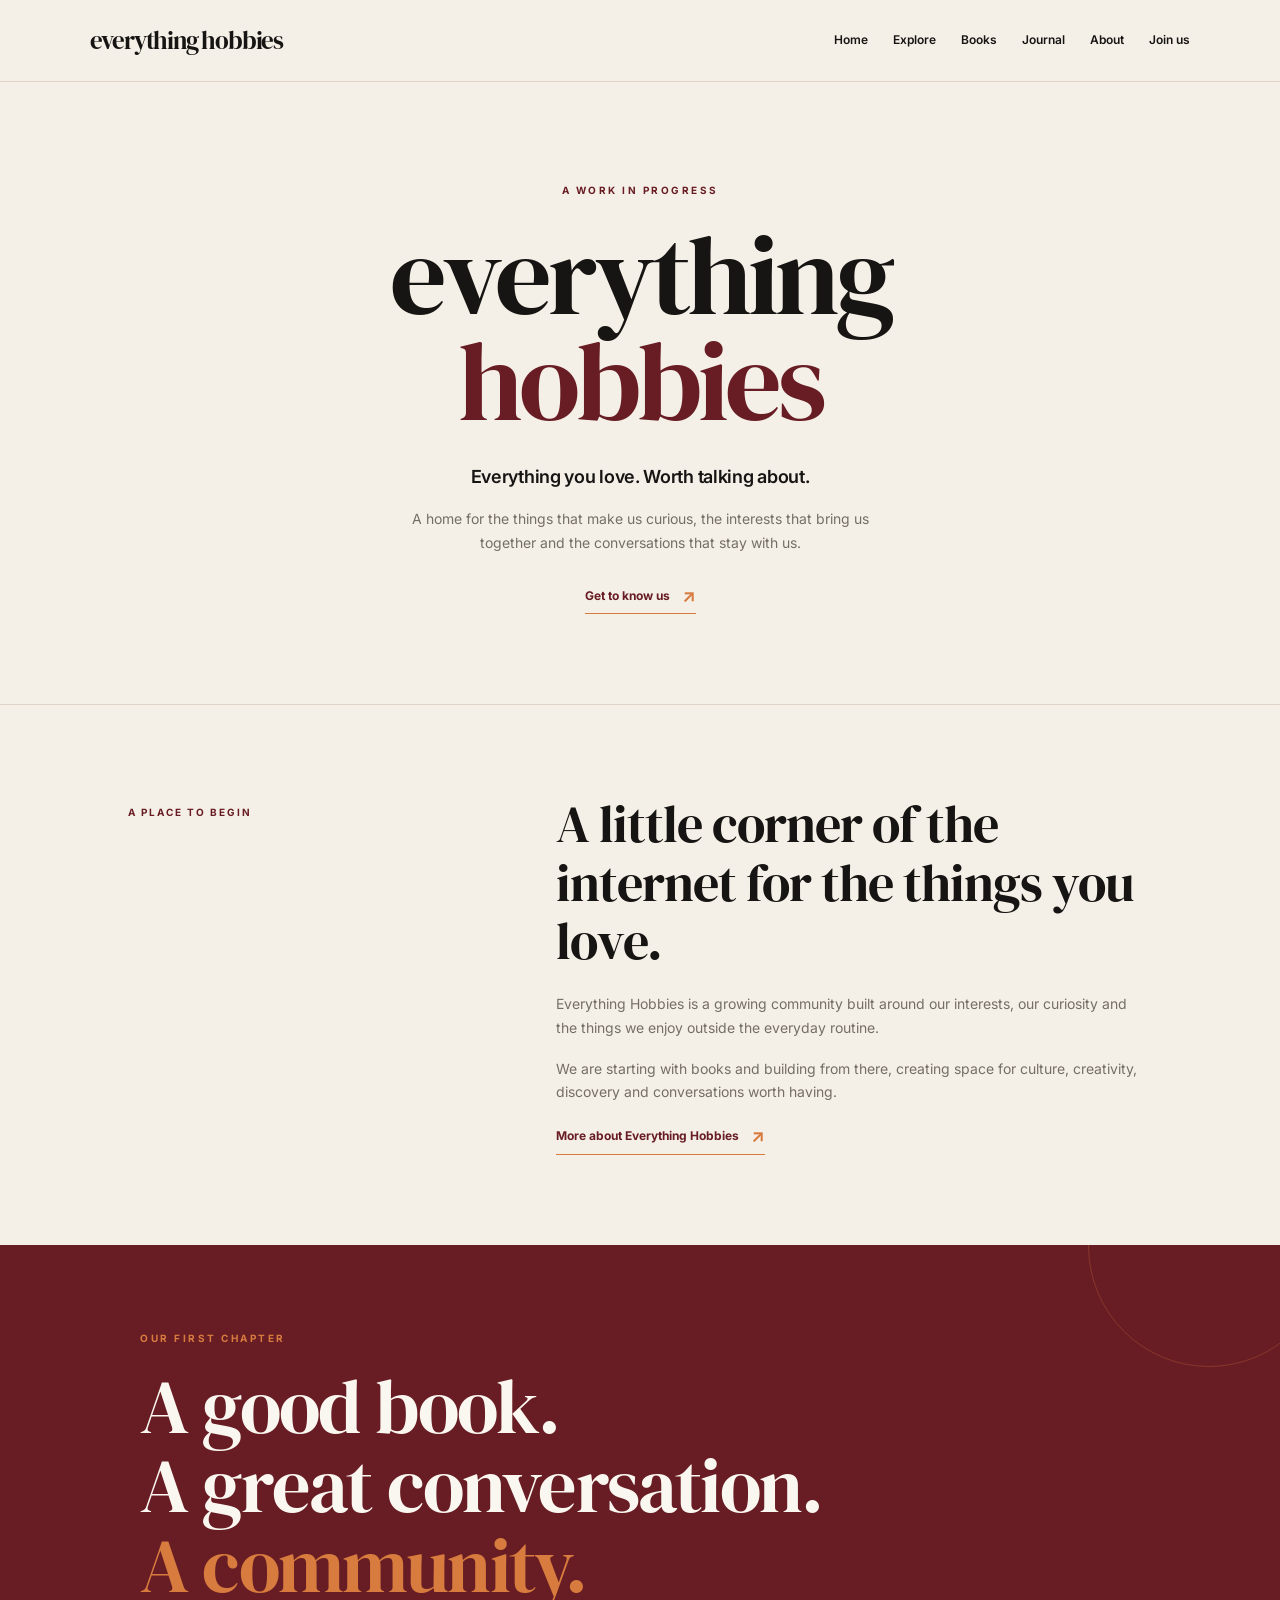
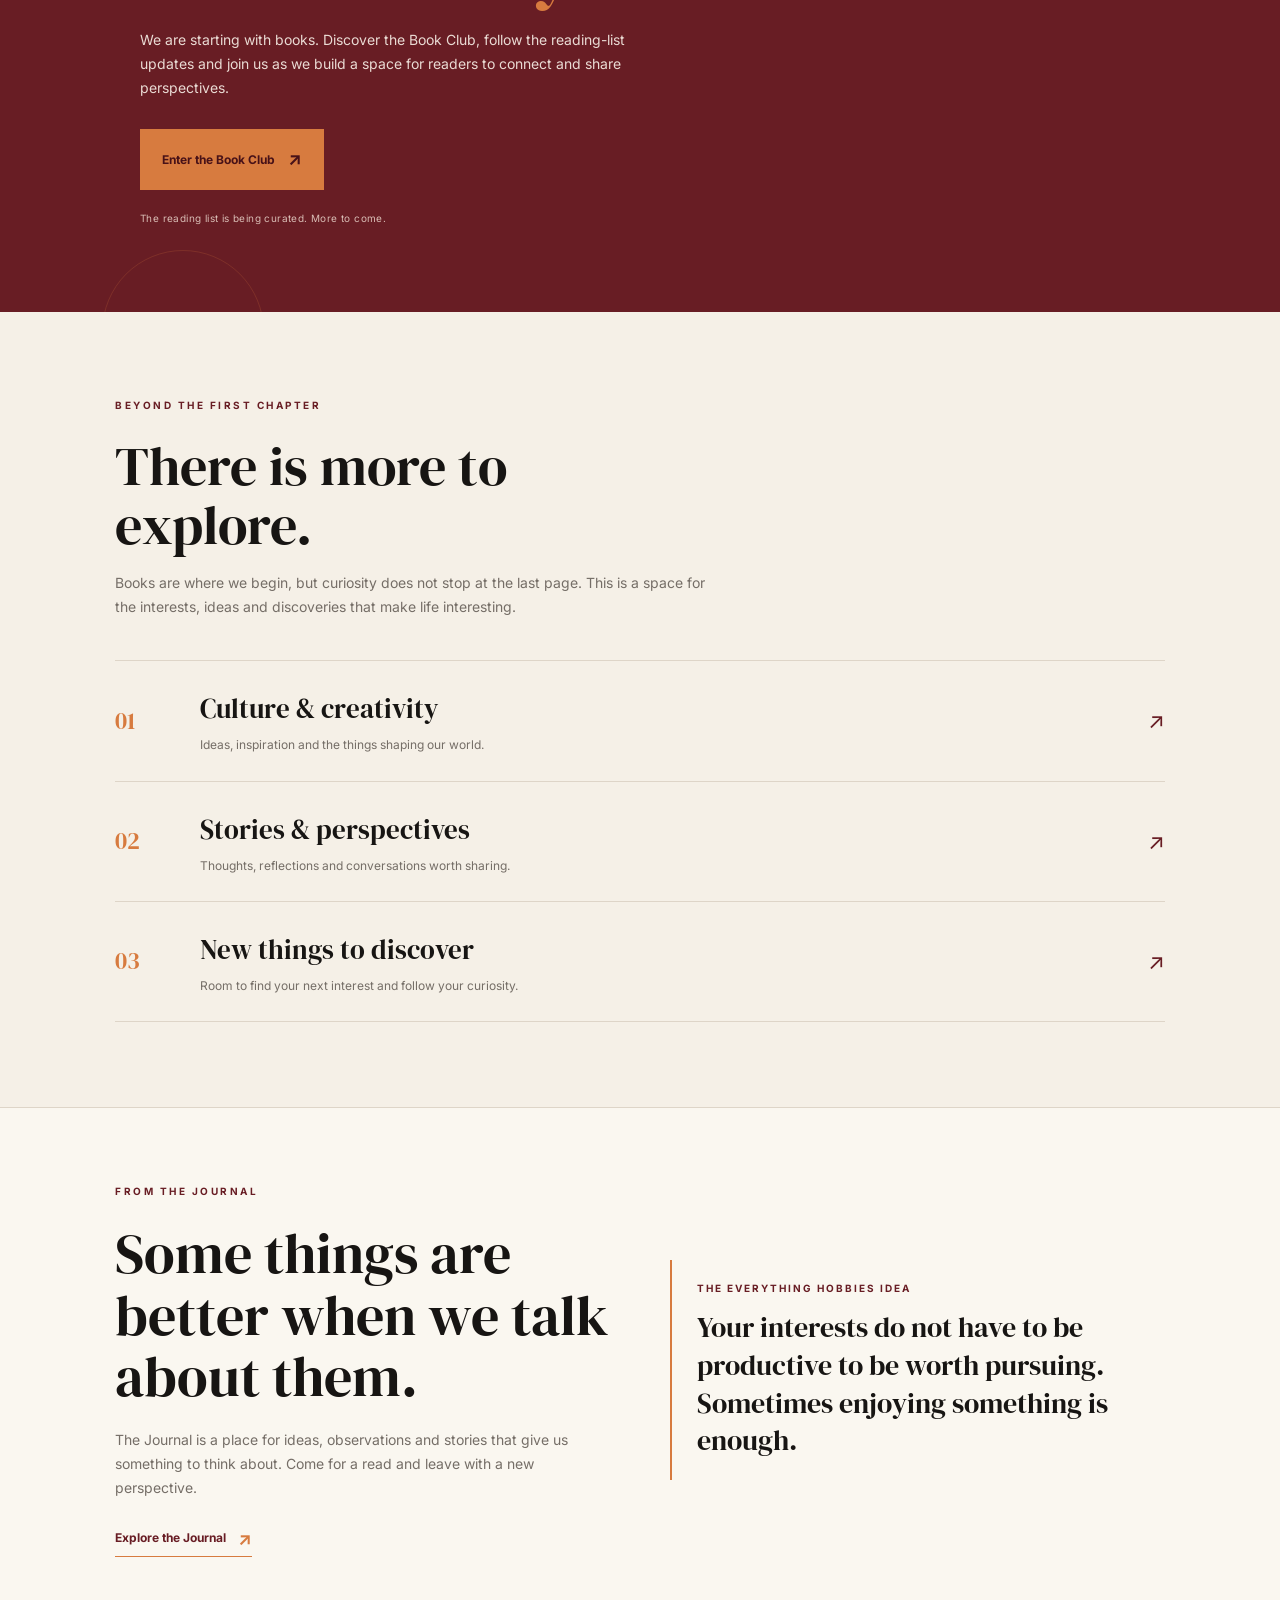
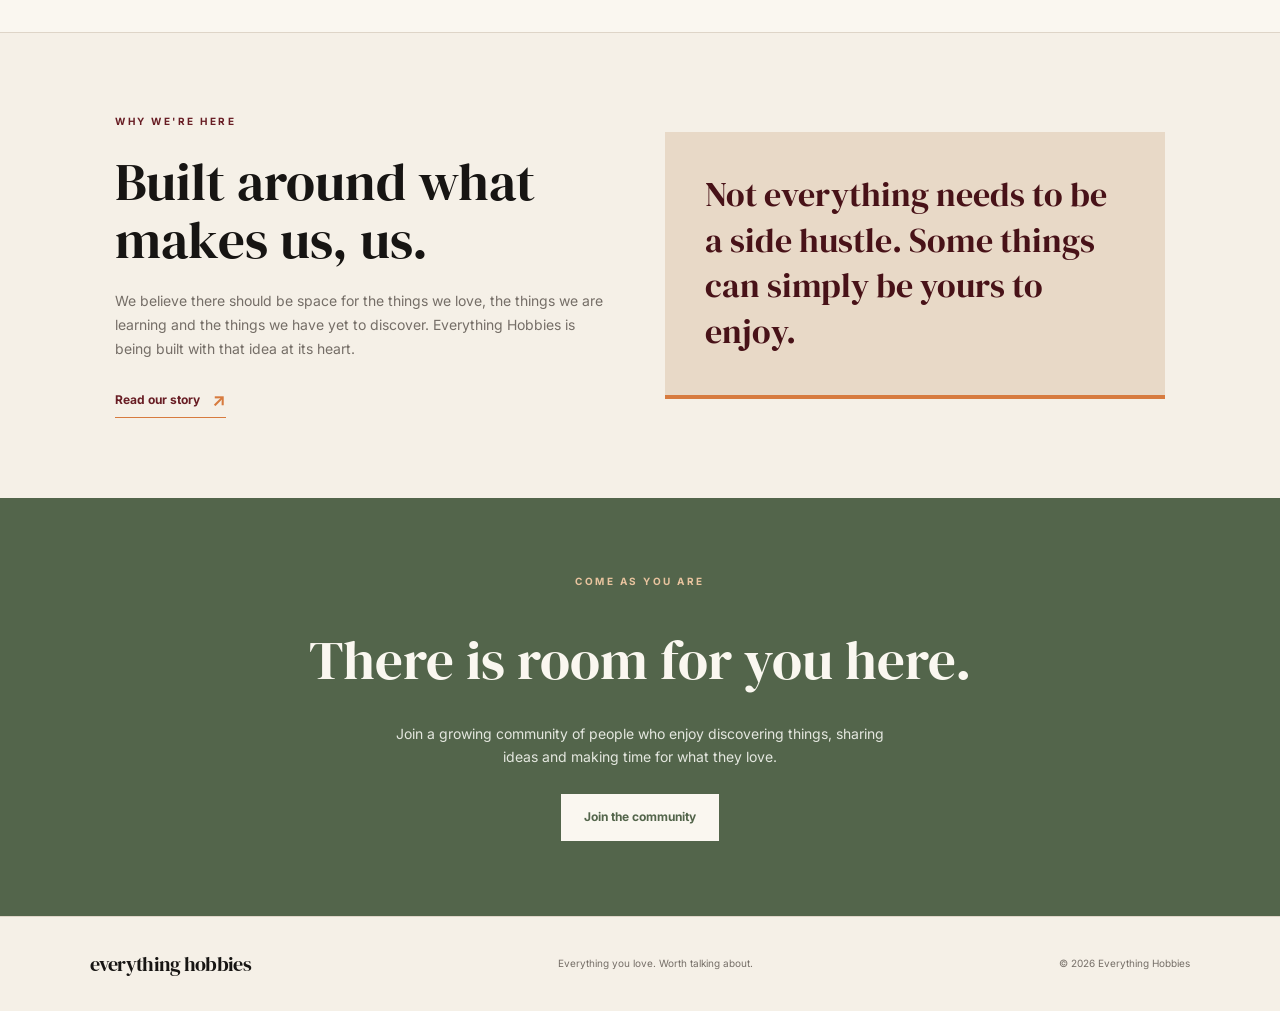
==== commit 4fafda54: "Update index.html" ====
--- a/index.html
+++ b/index.html
@@ -4,189 +4,834 @@
 <head>
   <meta charset="UTF-8">
   <meta name="viewport" content="width=device-width, initial-scale=1.0">
-  <meta name="theme-color" content="#f8f4ec">
-  <meta name="description" content="Books, culture, lifestyle and everything you love. A place for curious minds, big dreams and everyday inspiration.">
-  <title>everything hobbies. | Everything you love. Worth talking about.</title>
+
+  <meta name="description" content="Everything Hobbies is a home for the things you love, from books and culture to conversations worth having.">
+
+  <title>Everything Hobbies | Everything you love</title>
 
   <link rel="preconnect" href="https://fonts.googleapis.com">
   <link rel="preconnect" href="https://fonts.gstatic.com" crossorigin>
-  <link href="https://fonts.googleapis.com/css2?family=DM+Serif+Display:ital@0;1&family=Inter:wght@400;500;600;700;800&display=swap" rel="stylesheet">
-  <link rel="stylesheet" href="style.css">
+  <link href="https://fonts.googleapis.com/css2?family=DM+Serif+Display&family=Inter:wght@400;500;600;700&display=swap" rel="stylesheet">
+
+  <style>
+    :root {
+      --cream: #f5f0e7;
+      --paper: #faf7f0;
+      --burgundy: #681d24;
+      --deep-burgundy: #481218;
+      --orange: #d77b3f;
+      --green: #53654b;
+      --ink: #171513;
+      --muted: #756e67;
+      --line: #ded5c8;
+    }
+
+    * {
+      box-sizing: border-box;
+      margin: 0;
+      padding: 0;
+    }
+
+    html {
+      scroll-behavior: smooth;
+    }
+
+    body {
+      background: var(--cream);
+      color: var(--ink);
+      font-family: 'Inter', sans-serif;
+      line-height: 1.7;
+    }
+
+    a {
+      color: inherit;
+      text-decoration: none;
+    }
+
+    .site-header {
+      min-height: 82px;
+      padding: 20px 7%;
+      display: flex;
+      align-items: center;
+      justify-content: space-between;
+      gap: 25px;
+      border-bottom: 1px solid var(--line);
+    }
+
+    .wordmark {
+      font-family: 'DM Serif Display', serif;
+      font-size: 25px;
+      font-weight: 400;
+      letter-spacing: -1.2px;
+      line-height: 1;
+      white-space: nowrap;
+    }
+
+    .nav-links {
+      display: flex;
+      align-items: center;
+      gap: 25px;
+      flex-wrap: wrap;
+    }
+
+    .nav-links a {
+      font-size: 12px;
+      font-weight: 600;
+      transition: color 0.2s ease;
+    }
+
+    .nav-links a:hover {
+      color: var(--burgundy);
+    }
+
+    .menu-toggle {
+      display: none;
+      background: transparent;
+      color: var(--ink);
+      border: 1px solid var(--line);
+      padding: 8px 12px;
+      cursor: pointer;
+    }
+
+    .hero {
+      min-height: 570px;
+      padding: 100px 8% 90px;
+      display: flex;
+      flex-direction: column;
+      align-items: center;
+      justify-content: center;
+      text-align: center;
+      border-bottom: 1px solid var(--line);
+    }
+
+    .eyebrow {
+      color: var(--burgundy);
+      text-transform: uppercase;
+      font-size: 10px;
+      font-weight: 700;
+      letter-spacing: 2.5px;
+      margin-bottom: 23px;
+    }
+
+    .hero h1 {
+      font-family: 'DM Serif Display', serif;
+      font-weight: 400;
+      font-size: clamp(58px, 10vw, 112px);
+      letter-spacing: -4px;
+      line-height: 0.95;
+      margin-bottom: 27px;
+    }
+
+    .hero h1 span {
+      color: var(--burgundy);
+    }
+
+    .tagline {
+      font-size: clamp(15px, 2vw, 18px);
+      font-weight: 600;
+      letter-spacing: -0.3px;
+      margin-bottom: 15px;
+    }
+
+    .hero-description {
+      max-width: 470px;
+      color: var(--muted);
+      font-size: 14px;
+      margin-bottom: 31px;
+    }
+
+    .text-link {
+      display: inline-flex;
+      align-items: center;
+      gap: 12px;
+      color: var(--burgundy);
+      font-size: 12px;
+      font-weight: 700;
+      border-bottom: 1px solid var(--orange);
+      padding-bottom: 7px;
+      transition: gap 0.2s ease;
+    }
+
+    .text-link:hover {
+      gap: 18px;
+    }
+
+    .arrow {
+      color: var(--orange);
+      font-size: 18px;
+      line-height: 1;
+    }
+
+    .intro {
+      padding: 90px 10%;
+      display: grid;
+      grid-template-columns: 0.75fr 1.25fr;
+      gap: 70px;
+      align-items: start;
+    }
+
+    .intro-label {
+      color: var(--burgundy);
+      font-size: 10px;
+      font-weight: 700;
+      letter-spacing: 2px;
+      text-transform: uppercase;
+      padding-top: 9px;
+    }
+
+    .intro h2 {
+      font-family: 'DM Serif Display', serif;
+      font-size: clamp(35px, 5vw, 52px);
+      font-weight: 400;
+      line-height: 1.12;
+      letter-spacing: -1px;
+      margin-bottom: 22px;
+    }
+
+    .intro p {
+      color: var(--muted);
+      font-size: 14px;
+      max-width: 590px;
+      margin-bottom: 17px;
+    }
+
+    .book-club {
+      background: var(--burgundy);
+      color: var(--paper);
+      padding: 85px 9%;
+      position: relative;
+      overflow: hidden;
+    }
+
+    .book-club::before {
+      content: "";
+      position: absolute;
+      width: 240px;
+      height: 240px;
+      border: 1px solid rgba(215, 123, 63, 0.28);
+      border-radius: 50%;
+      top: -120px;
+      right: -50px;
+      pointer-events: none;
+    }
+
+    .book-club::after {
+      content: "";
+      position: absolute;
+      width: 160px;
+      height: 160px;
+      border: 1px solid rgba(215, 123, 63, 0.2);
+      border-radius: 50%;
+      bottom: -100px;
+      left: 8%;
+      pointer-events: none;
+    }
+
+    .book-club-inner {
+      max-width: 1000px;
+      margin: 0 auto;
+      position: relative;
+      z-index: 1;
+    }
+
+    .book-club .eyebrow {
+      color: var(--orange);
+      margin-bottom: 20px;
+    }
+
+    .book-club h2 {
+      font-family: 'DM Serif Display', serif;
+      font-size: clamp(45px, 7vw, 76px);
+      font-weight: 400;
+      line-height: 1.05;
+      letter-spacing: -1.8px;
+      max-width: 750px;
+      margin-bottom: 22px;
+    }
+
+    .book-club h2 span {
+      color: var(--orange);
+    }
+
+    .book-club-description {
+      color: #eadbd4;
+      font-size: 14px;
+      max-width: 530px;
+      margin-bottom: 30px;
+    }
+
+    .orange-link {
+      display: inline-flex;
+      align-items: center;
+      gap: 13px;
+      background: var(--orange);
+      color: var(--deep-burgundy);
+      padding: 15px 22px;
+      font-size: 12px;
+      font-weight: 700;
+      transition: background 0.2s ease;
+    }
+
+    .orange-link:hover {
+      background: #e69a63;
+    }
+
+    .orange-link span {
+      font-size: 18px;
+    }
+
+    .book-club-note {
+      display: block;
+      color: #d9bdb5;
+      font-size: 10px;
+      margin-top: 20px;
+      letter-spacing: 0.4px;
+    }
+
+    .interests {
+      padding: 85px 9%;
+    }
+
+    .section-heading {
+      max-width: 600px;
+      margin-bottom: 42px;
+    }
+
+    .section-heading h2 {
+      font-family: 'DM Serif Display', serif;
+      font-size: clamp(38px, 5vw, 54px);
+      font-weight: 400;
+      line-height: 1.1;
+      margin-bottom: 15px;
+    }
+
+    .section-heading p {
+      color: var(--muted);
+      font-size: 14px;
+    }
+
+    .interest-list {
+      border-top: 1px solid var(--line);
+    }
+
+    .interest-item {
+      display: grid;
+      grid-template-columns: 65px 1fr auto;
+      gap: 20px;
+      align-items: center;
+      padding: 25px 0;
+      border-bottom: 1px solid var(--line);
+    }
+
+    .interest-number {
+      color: var(--orange);
+      font-family: 'DM Serif Display', serif;
+      font-size: 24px;
+    }
+
+    .interest-item h3 {
+      font-family: 'DM Serif Display', serif;
+      font-size: 27px;
+      font-weight: 400;
+      margin-bottom: 3px;
+    }
+
+    .interest-item p {
+      color: var(--muted);
+      font-size: 12px;
+    }
+
+    .interest-arrow {
+      color: var(--burgundy);
+      font-size: 22px;
+    }
+
+    .journal-feature {
+      padding: 75px 9%;
+      background: var(--paper);
+      border-top: 1px solid var(--line);
+      border-bottom: 1px solid var(--line);
+      display: grid;
+      grid-template-columns: 1fr 1fr;
+      gap: 60px;
+      align-items: center;
+    }
+
+    .journal-feature h2 {
+      font-family: 'DM Serif Display', serif;
+      font-size: clamp(38px, 5vw, 56px);
+      font-weight: 400;
+      line-height: 1.1;
+      margin-bottom: 20px;
+    }
+
+    .journal-feature p {
+      color: var(--muted);
+      font-size: 14px;
+      margin-bottom: 24px;
+      max-width: 480px;
+    }
+
+    .journal-note {
+      border-left: 2px solid var(--orange);
+      padding: 20px 0 20px 25px;
+    }
+
+    .journal-note span {
+      display: block;
+      color: var(--burgundy);
+      font-size: 10px;
+      font-weight: 700;
+      letter-spacing: 2px;
+      text-transform: uppercase;
+      margin-bottom: 12px;
+    }
+
+    .journal-note p {
+      font-family: 'DM Serif Display', serif;
+      font-size: 28px;
+      color: var(--ink);
+      line-height: 1.35;
+      margin: 0;
+    }
+
+    .about-strip {
+      padding: 80px 9%;
+      display: grid;
+      grid-template-columns: 1fr 1fr;
+      gap: 50px;
+      align-items: center;
+    }
+
+    .about-strip h2 {
+      font-family: 'DM Serif Display', serif;
+      font-weight: 400;
+      font-size: clamp(37px, 5vw, 53px);
+      line-height: 1.1;
+      margin-bottom: 20px;
+    }
+
+    .about-strip p {
+      color: var(--muted);
+      font-size: 14px;
+      margin-bottom: 24px;
+      max-width: 530px;
+    }
+
+    .about-accent {
+      background: #e8d9c7;
+      padding: 40px;
+      border-bottom: 4px solid var(--orange);
+    }
+
+    .about-accent p {
+      color: var(--deep-burgundy);
+      font-family: 'DM Serif Display', serif;
+      font-size: clamp(25px, 3vw, 34px);
+      line-height: 1.35;
+      margin: 0;
+    }
+
+    .join-strip {
+      background: var(--green);
+      color: var(--paper);
+      text-align: center;
+      padding: 75px 8%;
+    }
+
+    .join-strip .eyebrow {
+      color: #e9c49f;
+    }
+
+    .join-strip h2 {
+      font-family: 'DM Serif Display', serif;
+      font-size: clamp(38px, 5vw, 55px);
+      font-weight: 400;
+      margin-bottom: 15px;
+    }
+
+    .join-strip p {
+      color: #e4e7df;
+      font-size: 14px;
+      max-width: 500px;
+      margin: 0 auto 25px;
+    }
+
+    .join-link {
+      display: inline-block;
+      background: var(--paper);
+      color: var(--green);
+      padding: 13px 23px;
+      font-size: 12px;
+      font-weight: 700;
+    }
+
+    .join-link:hover {
+      background: #e9dfd0;
+    }
+
+    .site-footer {
+      padding: 30px 7%;
+      display: flex;
+      justify-content: space-between;
+      align-items: center;
+      flex-wrap: wrap;
+      gap: 15px;
+      border-top: 1px solid var(--line);
+    }
+
+    .footer-wordmark {
+      font-family: 'DM Serif Display', serif;
+      font-size: 20px;
+      letter-spacing: -0.7px;
+    }
+
+    .footer-tagline,
+    .copyright {
+      color: var(--muted);
+      font-size: 10px;
+    }
+
+    @media (max-width: 760px) {
+      .site-header {
+        padding: 20px 6%;
+        flex-wrap: wrap;
+      }
+
+      .wordmark {
+        font-size: 22px;
+      }
+
+      .menu-toggle {
+        display: block;
+      }
+
+      .nav-links {
+        display: none;
+        width: 100%;
+        flex-direction: column;
+        align-items: flex-start;
+        gap: 16px;
+        padding: 12px 0 5px;
+      }
+
+      .nav-links.open {
+        display: flex;
+      }
+
+      .hero {
+        min-height: 480px;
+        padding: 80px 7%;
+      }
+
+      .hero h1 {
+        letter-spacing: -2.5px;
+      }
+
+      .intro {
+        padding: 60px 7%;
+        grid-template-columns: 1fr;
+        gap: 22px;
+      }
+
+      .book-club {
+        padding: 65px 7%;
+      }
+
+      .book-club h2 {
+        letter-spacing: -1px;
+      }
+
+      .interests {
+        padding: 60px 7%;
+      }
+
+      .interest-item {
+        grid-template-columns: 38px 1fr auto;
+        gap: 12px;
+        padding: 22px 0;
+      }
+
+      .interest-item h3 {
+        font-size: 23px;
+      }
+
+      .journal-feature {
+        padding: 60px 7%;
+        grid-template-columns: 1fr;
+        gap: 35px;
+      }
+
+      .about-strip {
+        padding: 60px 7%;
+        grid-template-columns: 1fr;
+        gap: 30px;
+      }
+
+      .about-accent {
+        padding: 30px;
+      }
+
+      .join-strip {
+        padding: 60px 7%;
+      }
+
+      .site-footer {
+        padding: 25px 7%;
+        flex-direction: column;
+        align-items: flex-start;
+        gap: 8px;
+      }
+    }
+  </style>
 </head>
 
-<body class="editorial-home">
-
-<header class="site-header solid editorial-header">
-  <a class="wordmark" href="index.html" aria-label="everything hobbies home">everything hobbies<span class="wordmark-period">.</span></a>
-
-  <button class="menu-toggle" id="menuToggle" type="button" aria-label="Open menu" aria-expanded="false" aria-controls="main-nav">
-    <span></span><span></span>
-  </button>
-
-  <nav class="nav" id="main-nav" aria-label="Main navigation">
-    <a class="active" href="index.html">Home</a>
-    <a href="books.html">Books</a>
-    <a href="journal.html">Journal</a>
-    <a href="explore.html">Explore</a>
-    <a href="about.html">About</a>
-    <a class="nav-cta" href="join.html">Join us</a>
-  </nav>
-</header>
-
-<main>
-
-  <section class="editorial-hero">
-    <div class="editorial-hero-copy">
-      <p class="eyebrow editorial-eyebrow">Explore <span>·</span> Read <span>·</span> Be inspired</p>
-
-      <h1>Everything<br>you love<span class="orange-period">.</span><br><em>Worth talking<br>about.</em></h1>
-
-      <p class="editorial-hero-description">
-        Books, culture, lifestyle and more. A place for curious
-        minds, big dreams and everyday inspiration.
+<body>
+
+  <header class="site-header">
+    <a class="wordmark" href="index.html">everything hobbies</a>
+
+    <button
+      class="menu-toggle"
+      type="button"
+      aria-expanded="false"
+      aria-controls="main-navigation"
+    >
+      Menu
+    </button>
+
+    <nav class="nav-links" id="main-navigation">
+      <a href="index.html">Home</a>
+      <a href="explore.html">Explore</a>
+      <a href="books.html">Books</a>
+      <a href="journal.html">Journal</a>
+      <a href="about.html">About</a>
+      <a href="join.html">Join us</a>
+    </nav>
+  </header>
+
+  <main>
+
+    <!-- MAIN INTRODUCTION -->
+
+    <section class="hero">
+      <div class="eyebrow">A work in progress</div>
+
+      <h1>everything<br><span>hobbies</span></h1>
+
+      <p class="tagline">
+        Everything you love. Worth talking about.
       </p>
 
-      <a class="editorial-button" href="journal.html">
-        Explore the Journal <span aria-hidden="true">→</span>
+      <p class="hero-description">
+        A home for the things that make us curious, the interests that
+        bring us together and the conversations that stay with us.
+      </p>
+
+      <a class="text-link" href="about.html">
+        Get to know us <span class="arrow">↗</span>
       </a>
-    </div>
-
-    <div class="editorial-hero-photo">
-      <img
-        src="https://images.unsplash.com/photo-1495446815901-a7297e633e8d?auto=format&fit=crop&w=1400&q=85"
-        alt="A warm, sunlit collection of books"
-      >
-      <span class="photo-caption">A little more room for what you love.</span>
-    </div>
-  </section>
-
-  <section class="editorial-interests" aria-labelledby="interests-heading">
-    <div class="editorial-section-heading">
+    </section>
+
+    <!-- GENERAL INTRODUCTION -->
+
+    <section class="intro">
+      <div class="intro-label">A place to begin</div>
+
       <div>
-        <p class="eyebrow editorial-eyebrow">Find your thing</p>
-        <h2 id="interests-heading">Explore by interest<span class="orange-period">.</span></h2>
+        <h2>A little corner of the internet for the things you love.</h2>
+
+        <p>
+          Everything Hobbies is a growing community built around our
+          interests, our curiosity and the things we enjoy outside the
+          everyday routine.
+        </p>
+
+        <p>
+          We are starting with books and building from there, creating
+          space for culture, creativity, discovery and conversations
+          worth having.
+        </p>
+
+        <a class="text-link" href="about.html">
+          More about Everything Hobbies
+          <span class="arrow">↗</span>
+        </a>
       </div>
-      <p class="editorial-kicker">Books <span>·</span> Culture <span>·</span> Lifestyle</p>
-    </div>
-
-    <div class="editorial-interest-grid">
-
-      <a class="editorial-interest-card" href="books.html">
-        <div class="interest-image">
-          <img
-            src="https://images.unsplash.com/photo-1516979187457-637abb4f9353?auto=format&fit=crop&w=900&q=85"
-            alt="An open book ready to be read"
-            loading="lazy"
-          >
-        </div>
-        <div class="interest-card-copy">
-          <p class="card-category">Books</p>
-          <h3>Great stories.<br>Lasting impact.</h3>
-          <p>Thoughtful recommendations, new discoveries and stories worth your time.</p>
-          <span class="card-link">Browse books <span aria-hidden="true">→</span></span>
-        </div>
-      </a>
-
-      <a class="editorial-interest-card" href="explore.html#music">
-        <div class="interest-image">
-          <img
-            src="https://images.unsplash.com/photo-1511379938547-c1f69419868d?auto=format&fit=crop&w=900&q=85"
-            alt="Music equipment in a creative studio"
-            loading="lazy"
-          >
-        </div>
-        <div class="interest-card-copy">
-          <p class="card-category">Culture</p>
-          <h3>Fresh perspectives.<br>Bigger conversations.</h3>
-          <p>Music, film, art and ideas that shape how we see the world.</p>
-          <span class="card-link">Explore culture <span aria-hidden="true">→</span></span>
-        </div>
-      </a>
-
-      <a class="editorial-interest-card" href="explore.html#fashion">
-        <div class="interest-image">
-          <img
-            src="https://images.unsplash.com/photo-1616486338812-3dadae4b4ace?auto=format&fit=crop&w=900&q=85"
-            alt="A thoughtfully styled, sunlit living space"
-            loading="lazy"
-          >
-        </div>
-        <div class="interest-card-copy">
-          <p class="card-category">Lifestyle</p>
-          <h3>A slower pace.<br>A richer life.</h3>
-          <p>Simple pleasures, mindful living and the little things that make everyday feel special.</p>
-          <span class="card-link">Discover lifestyle <span aria-hidden="true">→</span></span>
-        </div>
-      </a>
-
-    </div>
-  </section>
-
-  <section class="editorial-journal-feature">
-    <div class="journal-feature-photo">
-      <img
-        src="https://images.unsplash.com/photo-1493857671505-72967e2e2760?auto=format&fit=crop&w=1400&q=85"
-        alt="Books, ceramics and greenery in a calm living space"
-        loading="lazy"
-      >
-    </div>
-
-    <div class="journal-feature-copy">
-      <p class="eyebrow editorial-eyebrow">The everything hobbies journal</p>
-      <h2>Ideas, recommendations<br>and conversations about<br>everything you love<span class="orange-period">.</span></h2>
+    </section>
+
+    <!-- BOOK CLUB FEATURE -->
+
+    <section class="book-club">
+      <div class="book-club-inner">
+        <div class="eyebrow">Our first chapter</div>
+
+        <h2>
+          A good book.<br>
+          A great conversation.<br>
+          <span>A community.</span>
+        </h2>
+
+        <p class="book-club-description">
+          We are starting with books. Discover the Book Club, follow
+          the reading-list updates and join us as we build a space
+          for readers to connect and share perspectives.
+        </p>
+
+        <a class="orange-link" href="books.html">
+          Enter the Book Club <span>↗</span>
+        </a>
+
+        <small class="book-club-note">
+          The reading list is being curated. More to come.
+        </small>
+      </div>
+    </section>
+
+    <!-- OTHER INTERESTS -->
+
+    <section class="interests">
+      <div class="section-heading">
+        <div class="eyebrow">Beyond the first chapter</div>
+
+        <h2>There is more to explore.</h2>
+
+        <p>
+          Books are where we begin, but curiosity does not stop at the
+          last page. This is a space for the interests, ideas and
+          discoveries that make life interesting.
+        </p>
+      </div>
+
+      <div class="interest-list">
+
+        <a class="interest-item" href="explore.html">
+          <div class="interest-number">01</div>
+          <div>
+            <h3>Culture & creativity</h3>
+            <p>Ideas, inspiration and the things shaping our world.</p>
+          </div>
+          <div class="interest-arrow">↗</div>
+        </a>
+
+        <a class="interest-item" href="journal.html">
+          <div class="interest-number">02</div>
+          <div>
+            <h3>Stories & perspectives</h3>
+            <p>Thoughts, reflections and conversations worth sharing.</p>
+          </div>
+          <div class="interest-arrow">↗</div>
+        </a>
+
+        <a class="interest-item" href="explore.html">
+          <div class="interest-number">03</div>
+          <div>
+            <h3>New things to discover</h3>
+            <p>Room to find your next interest and follow your curiosity.</p>
+          </div>
+          <div class="interest-arrow">↗</div>
+        </a>
+
+      </div>
+    </section>
+
+    <!-- JOURNAL FEATURE -->
+
+    <section class="journal-feature">
+      <div>
+        <div class="eyebrow">From the Journal</div>
+
+        <h2>Some things are better when we talk about them.</h2>
+
+        <p>
+          The Journal is a place for ideas, observations and stories
+          that give us something to think about. Come for a read and
+          leave with a new perspective.
+        </p>
+
+        <a class="text-link" href="journal.html">
+          Explore the Journal <span class="arrow">↗</span>
+        </a>
+      </div>
+
+      <div class="journal-note">
+        <span>The Everything Hobbies idea</span>
+        <p>
+          Your interests do not have to be productive to be worth
+          pursuing. Sometimes enjoying something is enough.
+        </p>
+      </div>
+    </section>
+
+    <!-- ABOUT FEATURE -->
+
+    <section class="about-strip">
+      <div>
+        <div class="eyebrow">Why we're here</div>
+
+        <h2>Built around what makes us, us.</h2>
+
+        <p>
+          We believe there should be space for the things we love,
+          the things we are learning and the things we have yet to
+          discover. Everything Hobbies is being built with that idea
+          at its heart.
+        </p>
+
+        <a class="text-link" href="about.html">
+          Read our story <span class="arrow">↗</span>
+        </a>
+      </div>
+
+      <div class="about-accent">
+        <p>
+          Not everything needs to be a side hustle. Some things can
+          simply be yours to enjoy.
+        </p>
+      </div>
+    </section>
+
+    <!-- COMMUNITY -->
+
+    <section class="join-strip">
+      <div class="eyebrow">Come as you are</div>
+
+      <h2>There is room for you here.</h2>
+
       <p>
-        From page-turners to weekend plans, find inspiration
-        for your next interest, hobby or conversation starter.
+        Join a growing community of people who enjoy discovering
+        things, sharing ideas and making time for what they love.
       </p>
-      <a class="editorial-button" href="journal.html">
-        Read the Journal <span aria-hidden="true">→</span>
-      </a>
-    </div>
-  </section>
-
-  <section class="editorial-bookclub">
-    <div class="bookclub-text">
-      <p class="eyebrow">The book club</p>
-      <h2>One book.<br>Many opinions<span class="orange-period">.</span></h2>
-      <p>
-        We're starting with books: a shortlist, a community
-        vote and a reason to talk about what we're reading.
-      </p>
-      <a class="editorial-button editorial-button-light" href="books.html">
-        Enter the Book Club <span aria-hidden="true">→</span>
-      </a>
-    </div>
-
-    <div class="bookclub-image">
-      <img
-        src="https://images.unsplash.com/photo-1512820790803-83ca734da794?auto=format&fit=crop&w=1000&q=85"
-        alt="A collection of books arranged on a table"
-        loading="lazy"
-      >
-    </div>
-  </section>
-
-  <section class="editorial-join">
-    <p class="eyebrow">Stay curious</p>
-    <h2>Good things are better<br>when they're shared<span class="orange-period">.</span></h2>
-    <a class="editorial-button editorial-button-light" href="join.html">
-      Join the community <span aria-hidden="true">→</span>
-    </a>
-  </section>
-
-</main>
-
-<footer class="editorial-footer">
-  <a class="wordmark" href="index.html">everything hobbies<span class="wordmark-period">.</span></a>
-  <p>Everything you love. Worth talking about.</p>
-  <nav aria-label="Footer navigation">
-    <a href="books.html">Books</a>
-    <a href="journal.html">Journal</a>
-    <a href="about.html">About</a>
-    <a href="join.html">Join us</a>
-  </nav>
-</footer>
-
-<script src="script.js"></script>
+
+      <a class="join-link" href="join.html">Join the community</a>
+    </section>
+
+  </main>
+
+  <footer class="site-footer">
+    <a class="footer-wordmark" href="index.html">everything hobbies</a>
+
+    <p class="footer-tagline">
+      Everything you love. Worth talking about.
+    </p>
+
+    <p class="copyright">
+      © <span id="current-year"></span> Everything Hobbies
+    </p>
+  </footer>
+
+  <script>
+    const menuToggle = document.querySelector('.menu-toggle');
+    const navigation = document.querySelector('#main-navigation');
+
+    menuToggle.addEventListener('click', () => {
+      const isOpen = navigation.classList.toggle('open');
+      menuToggle.setAttribute('aria-expanded', String(isOpen));
+    });
+
+    document.querySelector('#current-year').textContent =
+      new Date().getFullYear();
+  </script>
+
 </body>
 </html>
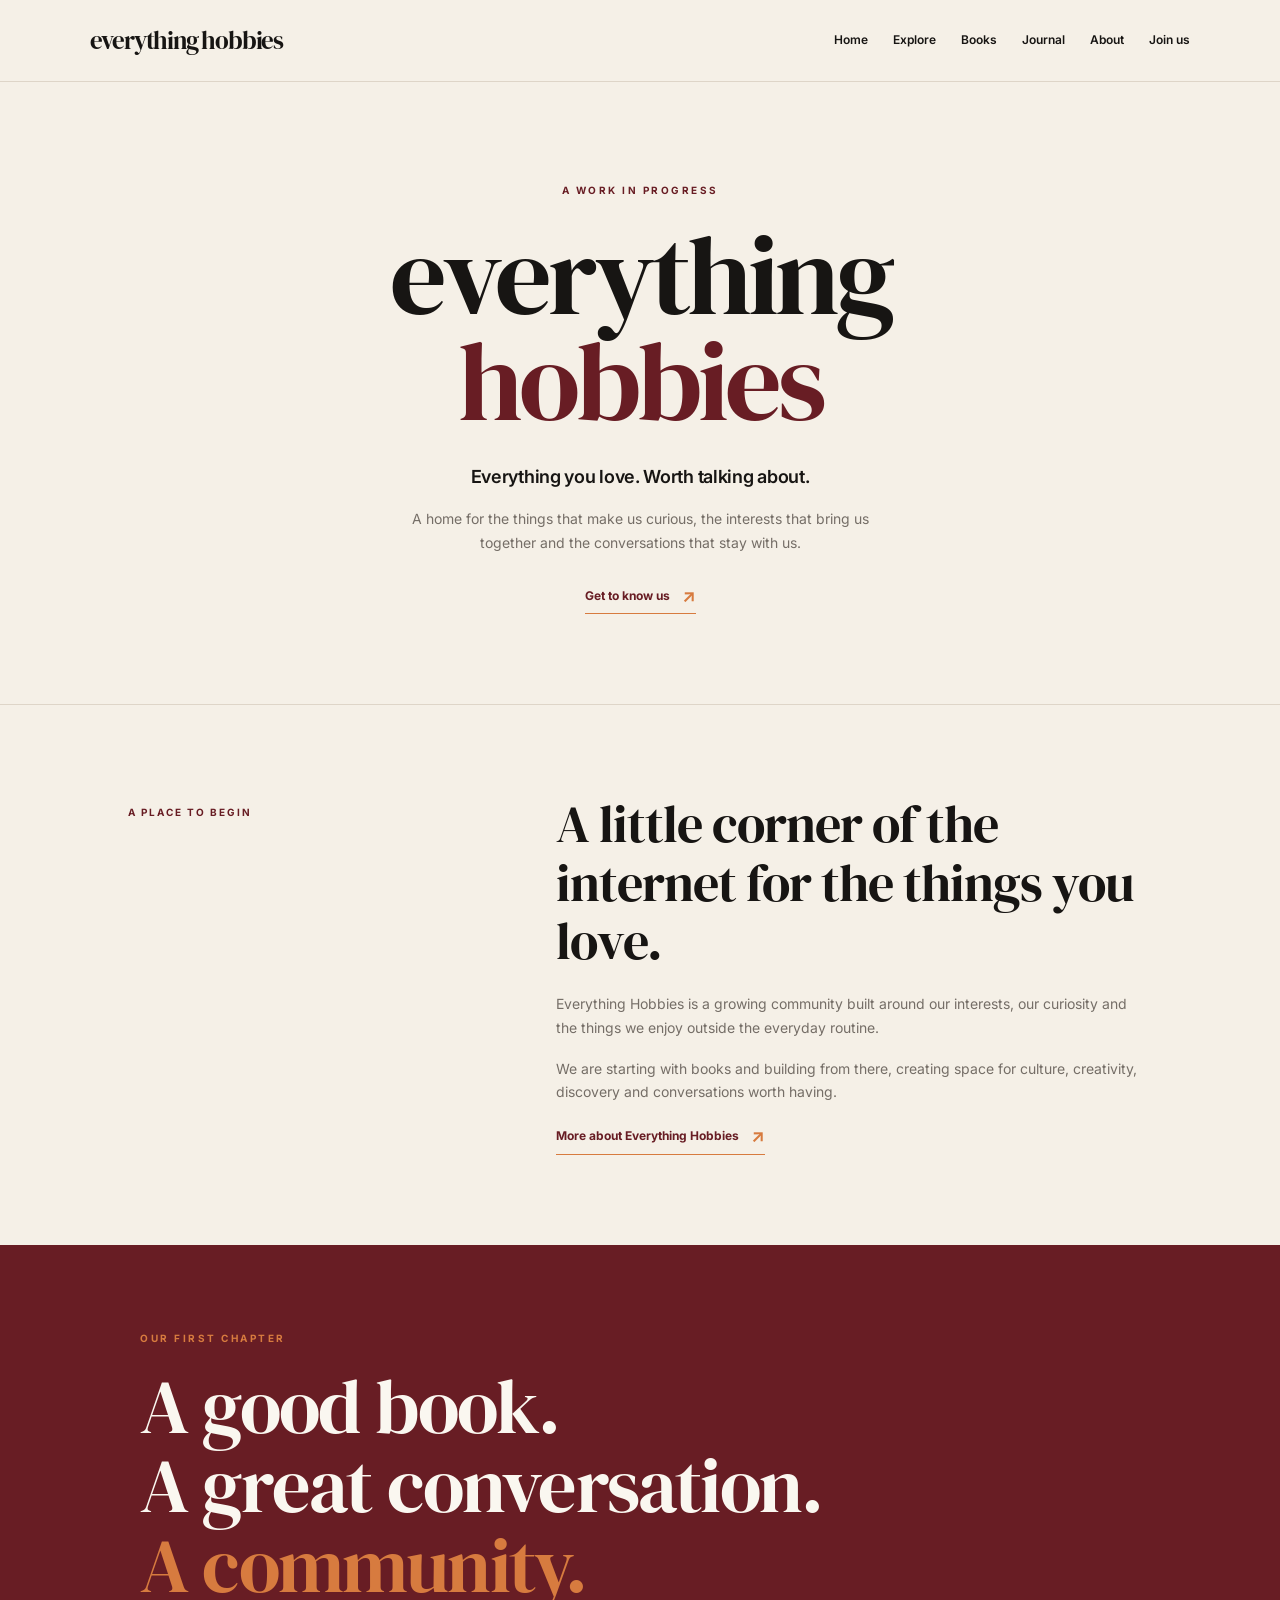
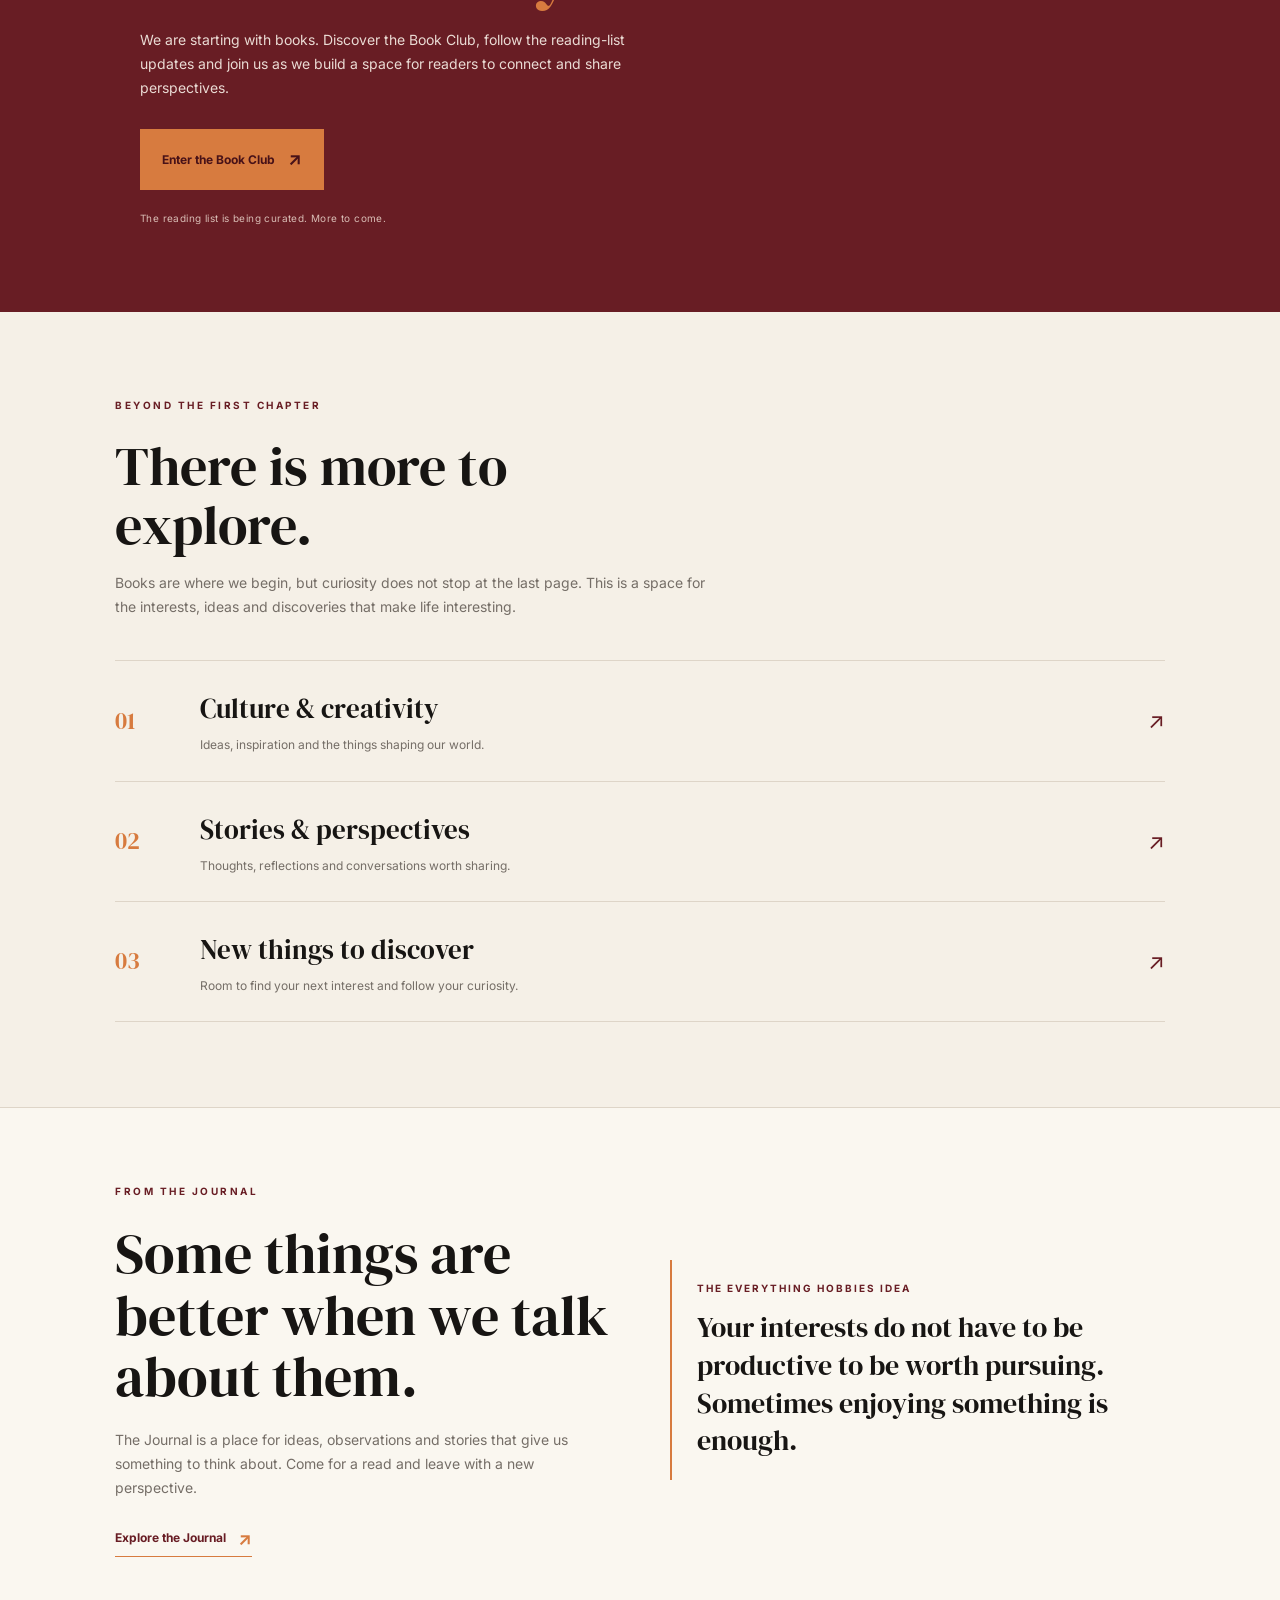
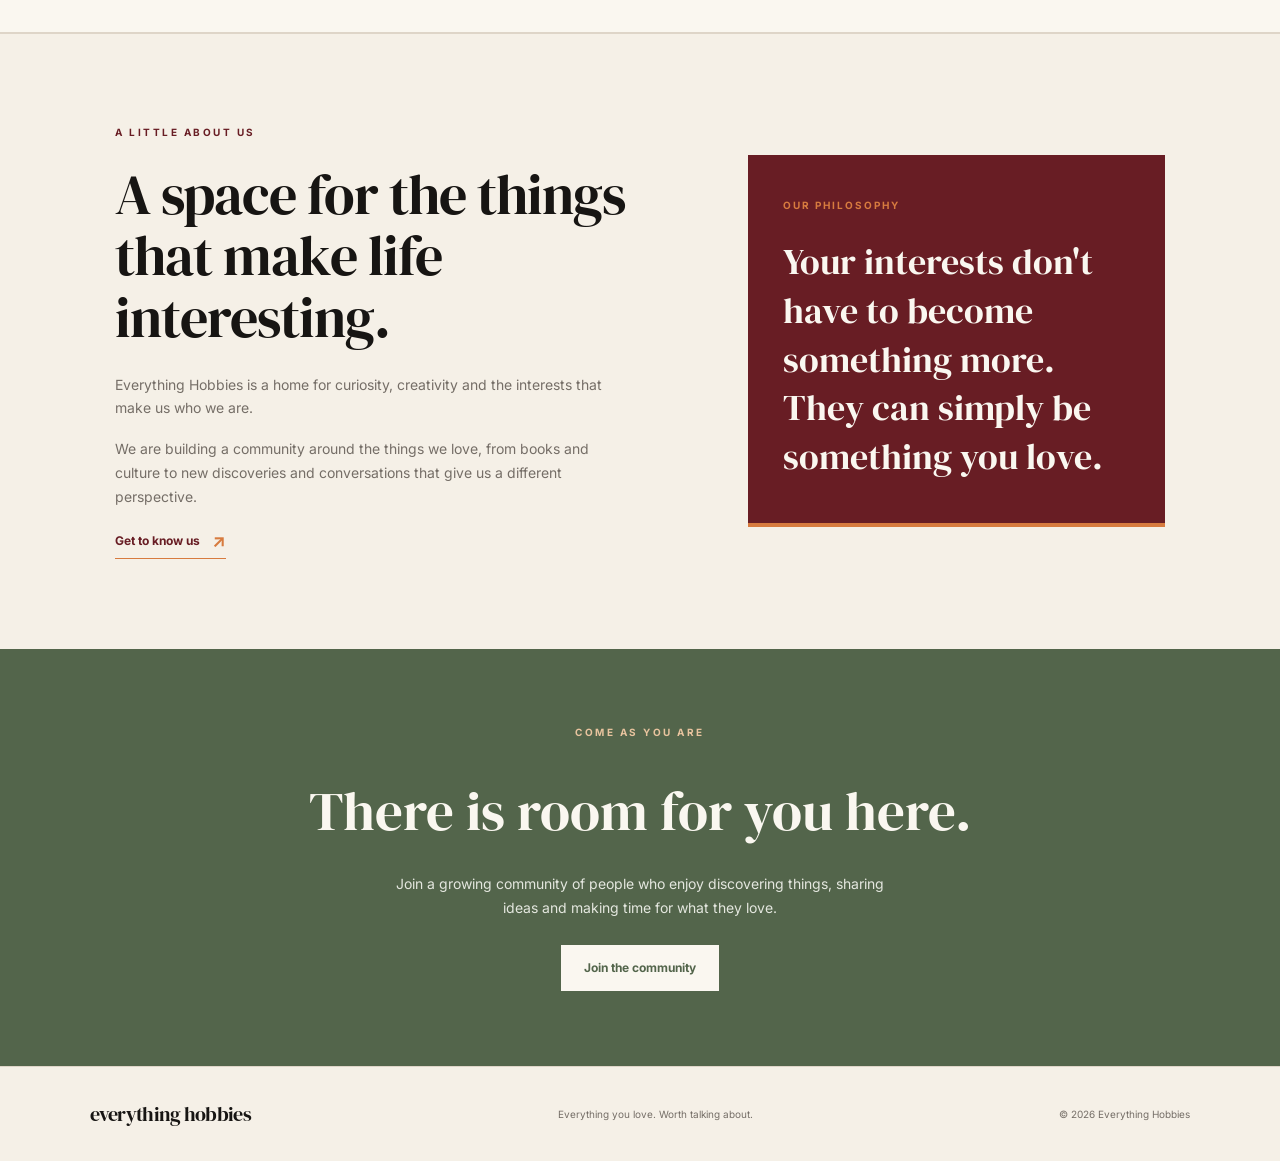
==== commit c2bd5bbe: "Update index.html" ====
--- a/index.html
+++ b/index.html
@@ -4,9 +4,7 @@
 <head>
   <meta charset="UTF-8">
   <meta name="viewport" content="width=device-width, initial-scale=1.0">
-
-  <meta name="description" content="Everything Hobbies is a home for the things you love, from books and culture to conversations worth having.">
-
+  <meta name="description" content="Everything Hobbies is a home for books, culture, creativity and the things you love.">
   <title>Everything Hobbies | Everything you love</title>
 
   <link rel="preconnect" href="https://fonts.googleapis.com">
@@ -195,36 +193,14 @@
       margin-bottom: 17px;
     }
 
+    /* BOOK CLUB */
+
     .book-club {
       background: var(--burgundy);
       color: var(--paper);
       padding: 85px 9%;
       position: relative;
       overflow: hidden;
-    }
-
-    .book-club::before {
-      content: "";
-      position: absolute;
-      width: 240px;
-      height: 240px;
-      border: 1px solid rgba(215, 123, 63, 0.28);
-      border-radius: 50%;
-      top: -120px;
-      right: -50px;
-      pointer-events: none;
-    }
-
-    .book-club::after {
-      content: "";
-      position: absolute;
-      width: 160px;
-      height: 160px;
-      border: 1px solid rgba(215, 123, 63, 0.2);
-      border-radius: 50%;
-      bottom: -100px;
-      left: 8%;
-      pointer-events: none;
     }
 
     .book-club-inner {
@@ -288,6 +264,8 @@
       letter-spacing: 0.4px;
     }
 
+    /* INTERESTS */
+
     .interests {
       padding: 85px 9%;
     }
@@ -345,6 +323,8 @@
       color: var(--burgundy);
       font-size: 22px;
     }
+
+    /* JOURNAL */
 
     .journal-feature {
       padding: 75px 9%;
@@ -395,42 +375,58 @@
       margin: 0;
     }
 
+    /* ABOUT US */
+
     .about-strip {
-      padding: 80px 9%;
+      padding: 90px 9%;
       display: grid;
-      grid-template-columns: 1fr 1fr;
-      gap: 50px;
+      grid-template-columns: 1.15fr 0.85fr;
+      gap: 70px;
       align-items: center;
-    }
-
-    .about-strip h2 {
+      background: var(--cream);
+      border-top: 1px solid var(--line);
+    }
+
+    .about-content h2 {
       font-family: 'DM Serif Display', serif;
       font-weight: 400;
-      font-size: clamp(37px, 5vw, 53px);
+      font-size: clamp(38px, 5vw, 56px);
       line-height: 1.1;
-      margin-bottom: 20px;
-    }
-
-    .about-strip p {
+      letter-spacing: -1px;
+      max-width: 580px;
+      margin-bottom: 24px;
+    }
+
+    .about-content p {
       color: var(--muted);
       font-size: 14px;
+      max-width: 520px;
+      margin-bottom: 17px;
+    }
+
+    .about-side {
+      background: var(--burgundy);
+      color: var(--paper);
+      padding: 42px 35px;
+      border-bottom: 4px solid var(--orange);
+    }
+
+    .about-side-label {
+      display: block;
+      color: var(--orange);
+      font-size: 10px;
+      font-weight: 700;
+      letter-spacing: 2px;
       margin-bottom: 24px;
-      max-width: 530px;
-    }
-
-    .about-accent {
-      background: #e8d9c7;
-      padding: 40px;
-      border-bottom: 4px solid var(--orange);
-    }
-
-    .about-accent p {
-      color: var(--deep-burgundy);
-      font-family: 'DM Serif Display', serif;
-      font-size: clamp(25px, 3vw, 34px);
+    }
+
+    .about-side p {
+      font-family: 'DM Serif Display', serif;
+      font-size: clamp(27px, 3vw, 36px);
       line-height: 1.35;
-      margin: 0;
-    }
+    }
+
+    /* COMMUNITY */
 
     .join-strip {
       background: var(--green);
@@ -469,6 +465,8 @@
     .join-link:hover {
       background: #e9dfd0;
     }
+
+    /* FOOTER */
 
     .site-footer {
       padding: 30px 7%;
@@ -492,6 +490,8 @@
       font-size: 10px;
     }
 
+    /* MOBILE */
+
     @media (max-width: 760px) {
       .site-header {
         padding: 20px 6%;
@@ -565,11 +565,15 @@
       .about-strip {
         padding: 60px 7%;
         grid-template-columns: 1fr;
-        gap: 30px;
-      }
-
-      .about-accent {
-        padding: 30px;
+        gap: 32px;
+      }
+
+      .about-content h2 {
+        font-size: 42px;
+      }
+
+      .about-side {
+        padding: 32px 26px;
       }
 
       .join-strip {
@@ -612,8 +616,6 @@
 
   <main>
 
-    <!-- MAIN INTRODUCTION -->
-
     <section class="hero">
       <div class="eyebrow">A work in progress</div>
 
@@ -632,8 +634,6 @@
         Get to know us <span class="arrow">↗</span>
       </a>
     </section>
-
-    <!-- GENERAL INTRODUCTION -->
 
     <section class="intro">
       <div class="intro-label">A place to begin</div>
@@ -660,8 +660,6 @@
       </div>
     </section>
 
-    <!-- BOOK CLUB FEATURE -->
-
     <section class="book-club">
       <div class="book-club-inner">
         <div class="eyebrow">Our first chapter</div>
@@ -687,8 +685,6 @@
         </small>
       </div>
     </section>
-
-    <!-- OTHER INTERESTS -->
 
     <section class="interests">
       <div class="section-heading">
@@ -735,8 +731,6 @@
       </div>
     </section>
 
-    <!-- JOURNAL FEATURE -->
-
     <section class="journal-feature">
       <div>
         <div class="eyebrow">From the Journal</div>
@@ -763,35 +757,39 @@
       </div>
     </section>
 
-    <!-- ABOUT FEATURE -->
+    <!-- FIXED ABOUT US SECTION -->
 
     <section class="about-strip">
-      <div>
-        <div class="eyebrow">Why we're here</div>
-
-        <h2>Built around what makes us, us.</h2>
+      <div class="about-content">
+        <div class="eyebrow">A little about us</div>
+
+        <h2>A space for the things that make life interesting.</h2>
 
         <p>
-          We believe there should be space for the things we love,
-          the things we are learning and the things we have yet to
-          discover. Everything Hobbies is being built with that idea
-          at its heart.
+          Everything Hobbies is a home for curiosity, creativity and
+          the interests that make us who we are.
         </p>
 
+        <p>
+          We are building a community around the things we love,
+          from books and culture to new discoveries and conversations
+          that give us a different perspective.
+        </p>
+
         <a class="text-link" href="about.html">
-          Read our story <span class="arrow">↗</span>
+          Get to know us <span class="arrow">↗</span>
         </a>
       </div>
 
-      <div class="about-accent">
+      <div class="about-side">
+        <span class="about-side-label">OUR PHILOSOPHY</span>
+
         <p>
-          Not everything needs to be a side hustle. Some things can
-          simply be yours to enjoy.
+          Your interests don't have to become something more.
+          They can simply be something you love.
         </p>
       </div>
     </section>
-
-    <!-- COMMUNITY -->
 
     <section class="join-strip">
       <div class="eyebrow">Come as you are</div>
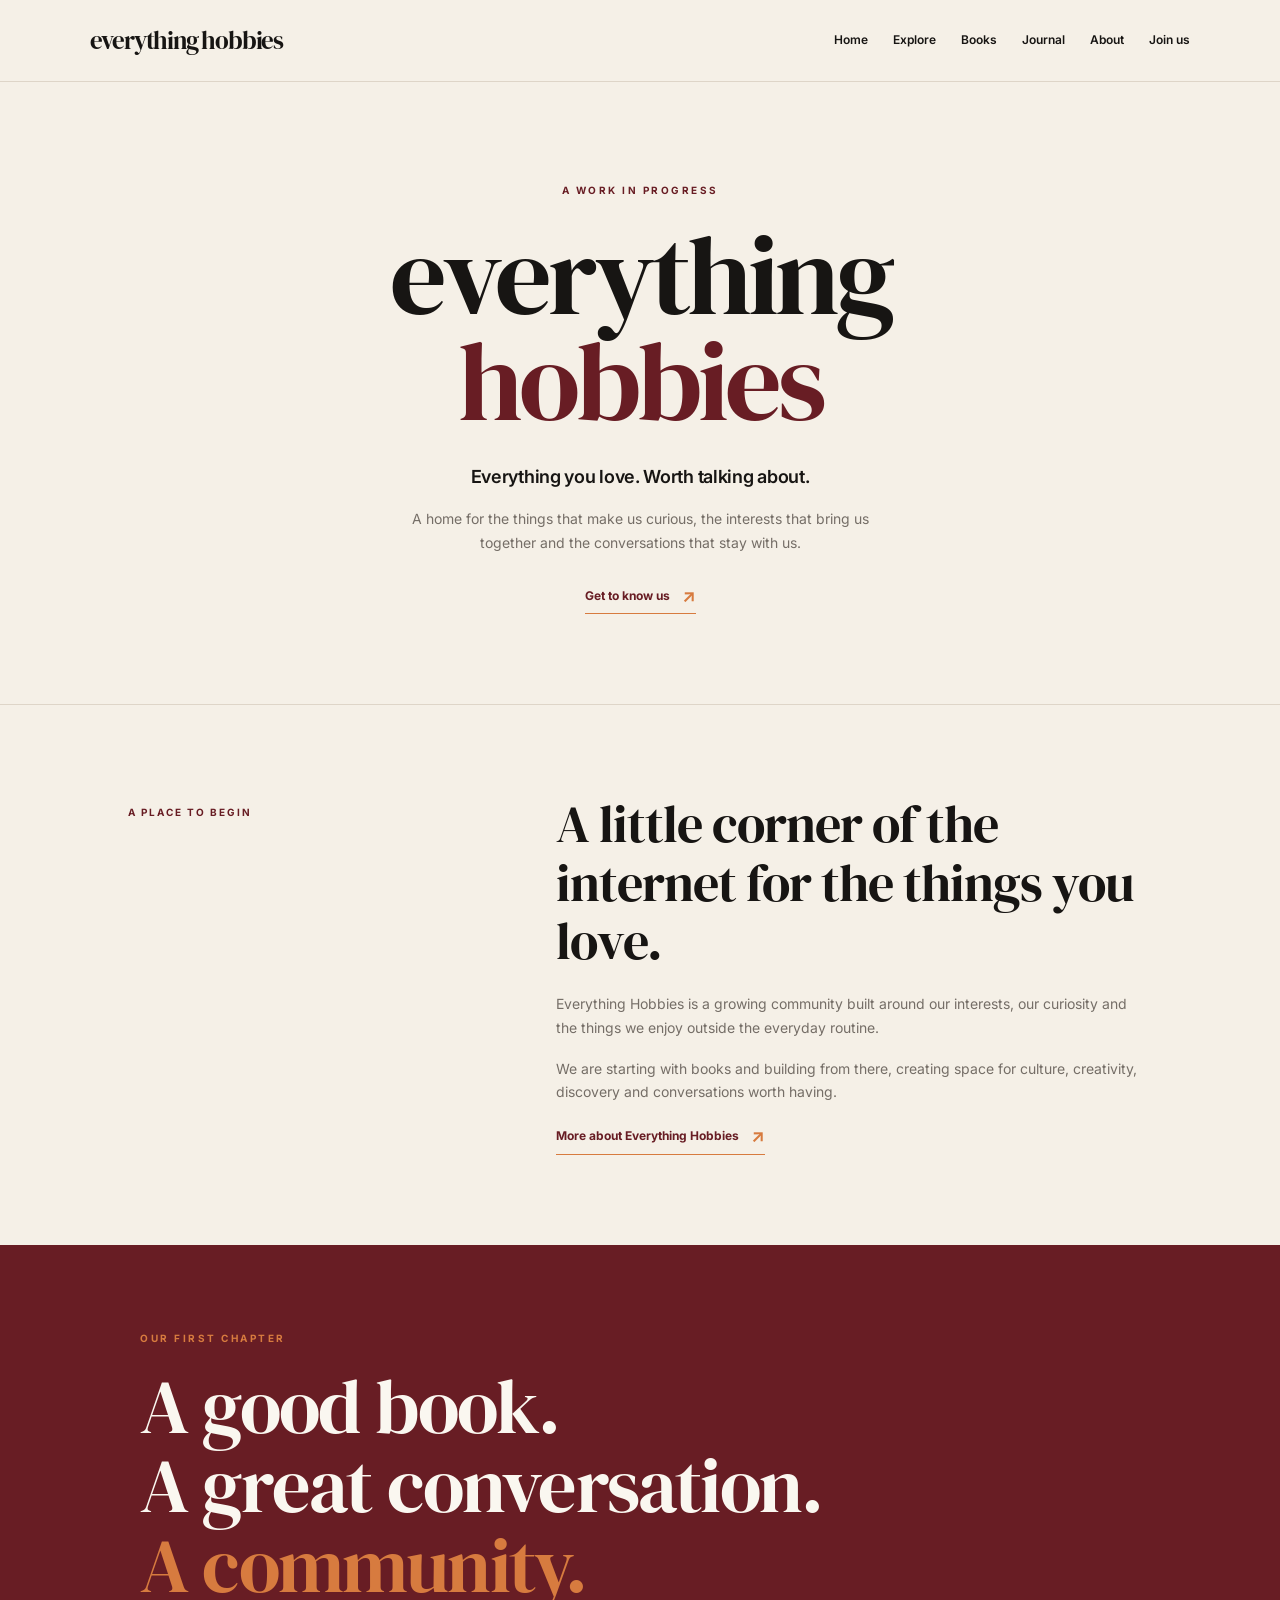
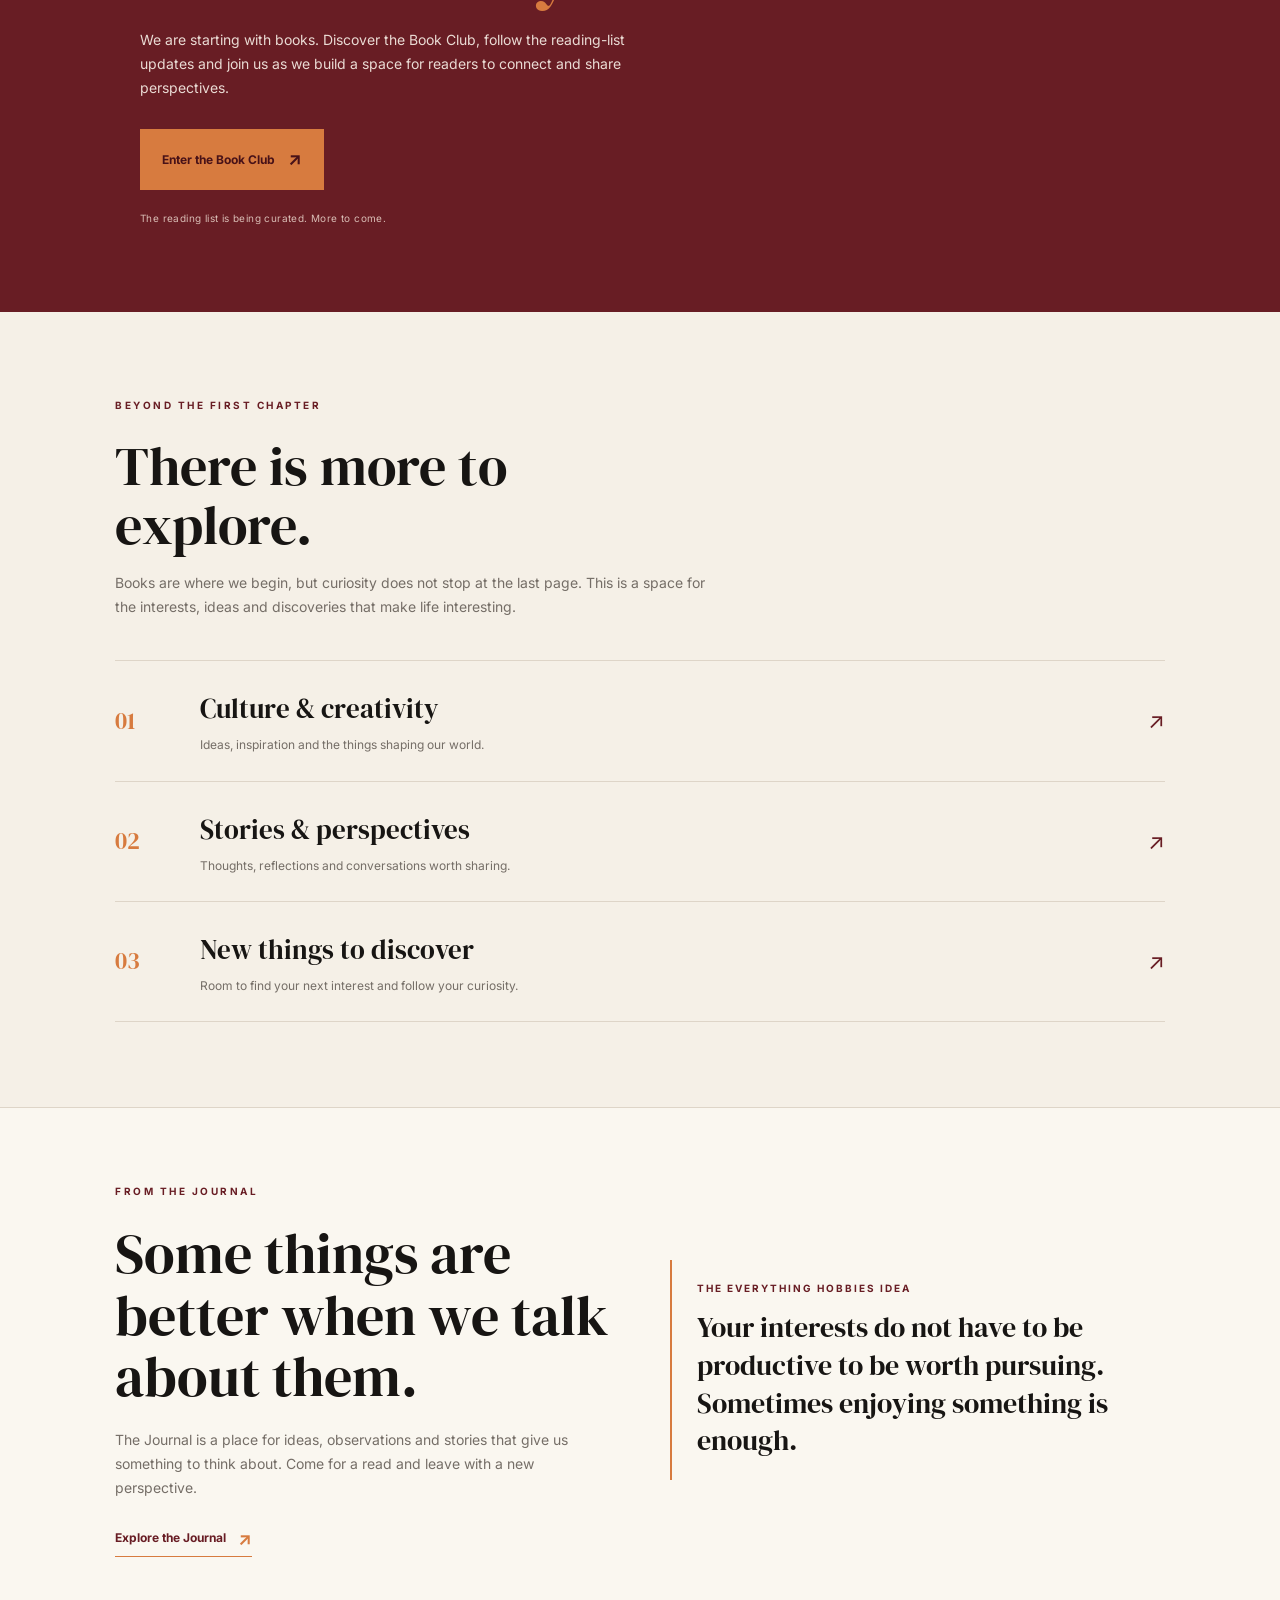
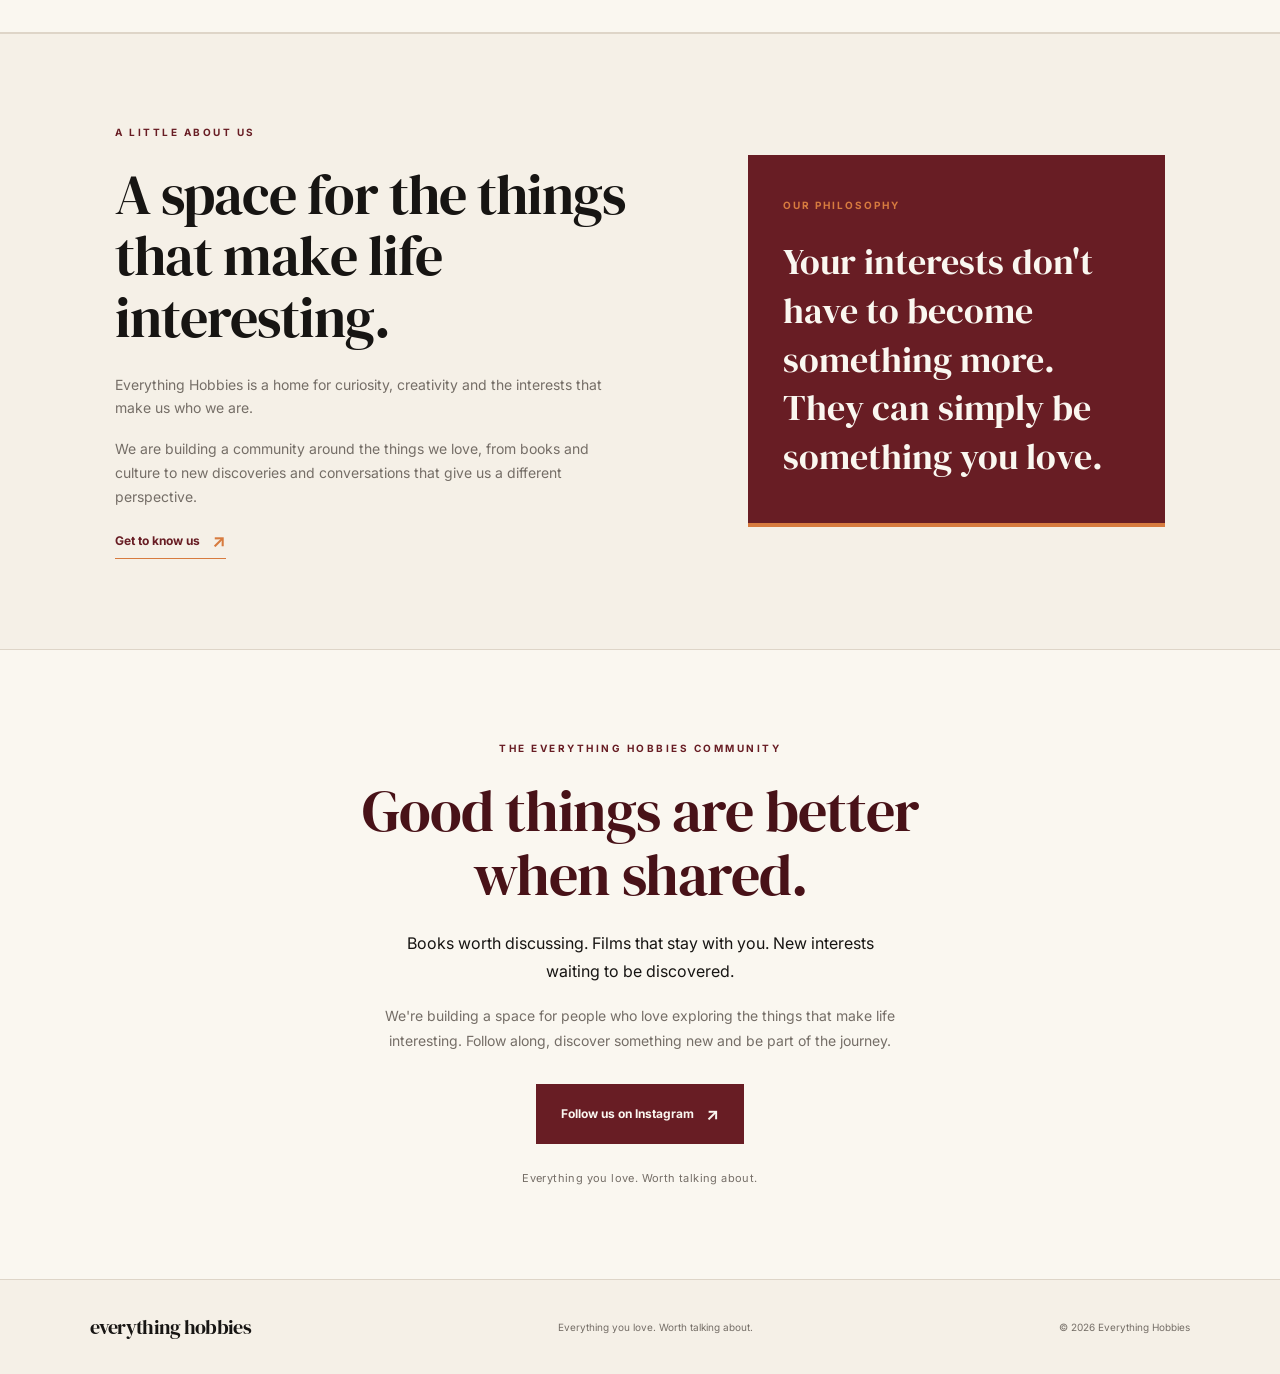
==== commit c4202e9e: "Update index.html" ====
--- a/index.html
+++ b/index.html
@@ -1,16 +1,14 @@
-
 <!DOCTYPE html>
 <html lang="en">
 <head>
   <meta charset="UTF-8">
   <meta name="viewport" content="width=device-width, initial-scale=1.0">
   <meta name="description" content="Everything Hobbies is a home for books, culture, creativity and the things you love.">
+  <meta name="theme-color" content="#f5f0e7">
   <title>Everything Hobbies | Everything you love</title>
-
   <link rel="preconnect" href="https://fonts.googleapis.com">
   <link rel="preconnect" href="https://fonts.gstatic.com" crossorigin>
   <link href="https://fonts.googleapis.com/css2?family=DM+Serif+Display&family=Inter:wght@400;500;600;700&display=swap" rel="stylesheet">
-
   <style>
     :root {
       --cream: #f5f0e7;
@@ -23,29 +21,31 @@
       --muted: #756e67;
       --line: #ded5c8;
     }
-
     * {
       box-sizing: border-box;
       margin: 0;
       padding: 0;
     }
-
     html {
       scroll-behavior: smooth;
-    }
-
+      scroll-padding-top: 25px;
+    }
     body {
       background: var(--cream);
       color: var(--ink);
       font-family: 'Inter', sans-serif;
       line-height: 1.7;
-    }
-
+      -webkit-font-smoothing: antialiased;
+    }
     a {
       color: inherit;
       text-decoration: none;
     }
-
+    a:focus-visible,
+    button:focus-visible {
+      outline: 2px solid var(--orange);
+      outline-offset: 4px;
+    }
     .site-header {
       min-height: 82px;
       padding: 20px 7%;
@@ -55,7 +55,6 @@
       gap: 25px;
       border-bottom: 1px solid var(--line);
     }
-
     .wordmark {
       font-family: 'DM Serif Display', serif;
       font-size: 25px;
@@ -64,33 +63,31 @@
       line-height: 1;
       white-space: nowrap;
     }
-
     .nav-links {
       display: flex;
       align-items: center;
       gap: 25px;
       flex-wrap: wrap;
     }
-
     .nav-links a {
       font-size: 12px;
       font-weight: 600;
       transition: color 0.2s ease;
     }
-
     .nav-links a:hover {
       color: var(--burgundy);
     }
-
     .menu-toggle {
       display: none;
       background: transparent;
       color: var(--ink);
       border: 1px solid var(--line);
       padding: 8px 12px;
+      font-family: 'Inter', sans-serif;
+      font-size: 12px;
       cursor: pointer;
     }
-
+    /* HERO */
     .hero {
       min-height: 570px;
       padding: 100px 8% 90px;
@@ -101,16 +98,15 @@
       text-align: center;
       border-bottom: 1px solid var(--line);
     }
-
     .eyebrow {
       color: var(--burgundy);
       text-transform: uppercase;
       font-size: 10px;
       font-weight: 700;
       letter-spacing: 2.5px;
+      line-height: 1.7;
       margin-bottom: 23px;
     }
-
     .hero h1 {
       font-family: 'DM Serif Display', serif;
       font-weight: 400;
@@ -119,25 +115,21 @@
       line-height: 0.95;
       margin-bottom: 27px;
     }
-
     .hero h1 span {
       color: var(--burgundy);
     }
-
     .tagline {
       font-size: clamp(15px, 2vw, 18px);
       font-weight: 600;
       letter-spacing: -0.3px;
       margin-bottom: 15px;
     }
-
     .hero-description {
       max-width: 470px;
       color: var(--muted);
       font-size: 14px;
       margin-bottom: 31px;
     }
-
     .text-link {
       display: inline-flex;
       align-items: center;
@@ -149,17 +141,15 @@
       padding-bottom: 7px;
       transition: gap 0.2s ease;
     }
-
     .text-link:hover {
       gap: 18px;
     }
-
     .arrow {
       color: var(--orange);
       font-size: 18px;
       line-height: 1;
     }
-
+    /* INTRODUCTION */
     .intro {
       padding: 90px 10%;
       display: grid;
@@ -167,7 +157,6 @@
       gap: 70px;
       align-items: start;
     }
-
     .intro-label {
       color: var(--burgundy);
       font-size: 10px;
@@ -176,7 +165,6 @@
       text-transform: uppercase;
       padding-top: 9px;
     }
-
     .intro h2 {
       font-family: 'DM Serif Display', serif;
       font-size: clamp(35px, 5vw, 52px);
@@ -185,16 +173,13 @@
       letter-spacing: -1px;
       margin-bottom: 22px;
     }
-
     .intro p {
       color: var(--muted);
       font-size: 14px;
       max-width: 590px;
       margin-bottom: 17px;
     }
-
     /* BOOK CLUB */
-
     .book-club {
       background: var(--burgundy);
       color: var(--paper);
@@ -202,19 +187,16 @@
       position: relative;
       overflow: hidden;
     }
-
     .book-club-inner {
       max-width: 1000px;
       margin: 0 auto;
       position: relative;
       z-index: 1;
     }
-
     .book-club .eyebrow {
       color: var(--orange);
       margin-bottom: 20px;
     }
-
     .book-club h2 {
       font-family: 'DM Serif Display', serif;
       font-size: clamp(45px, 7vw, 76px);
@@ -224,18 +206,15 @@
       max-width: 750px;
       margin-bottom: 22px;
     }
-
     .book-club h2 span {
       color: var(--orange);
     }
-
     .book-club-description {
       color: #eadbd4;
       font-size: 14px;
       max-width: 530px;
       margin-bottom: 30px;
     }
-
     .orange-link {
       display: inline-flex;
       align-items: center;
@@ -247,15 +226,12 @@
       font-weight: 700;
       transition: background 0.2s ease;
     }
-
     .orange-link:hover {
       background: #e69a63;
     }
-
     .orange-link span {
       font-size: 18px;
     }
-
     .book-club-note {
       display: block;
       color: #d9bdb5;
@@ -263,18 +239,14 @@
       margin-top: 20px;
       letter-spacing: 0.4px;
     }
-
     /* INTERESTS */
-
     .interests {
       padding: 85px 9%;
     }
-
     .section-heading {
       max-width: 600px;
       margin-bottom: 42px;
     }
-
     .section-heading h2 {
       font-family: 'DM Serif Display', serif;
       font-size: clamp(38px, 5vw, 54px);
@@ -282,16 +254,13 @@
       line-height: 1.1;
       margin-bottom: 15px;
     }
-
     .section-heading p {
       color: var(--muted);
       font-size: 14px;
     }
-
     .interest-list {
       border-top: 1px solid var(--line);
     }
-
     .interest-item {
       display: grid;
       grid-template-columns: 65px 1fr auto;
@@ -299,33 +268,32 @@
       align-items: center;
       padding: 25px 0;
       border-bottom: 1px solid var(--line);
-    }
-
+      transition: padding 0.2s ease;
+    }
     .interest-number {
       color: var(--orange);
       font-family: 'DM Serif Display', serif;
       font-size: 24px;
     }
-
     .interest-item h3 {
       font-family: 'DM Serif Display', serif;
       font-size: 27px;
       font-weight: 400;
       margin-bottom: 3px;
     }
-
     .interest-item p {
       color: var(--muted);
       font-size: 12px;
     }
-
     .interest-arrow {
       color: var(--burgundy);
       font-size: 22px;
-    }
-
+      transition: transform 0.2s ease;
+    }
+    .interest-item:hover .interest-arrow {
+      transform: translate(3px, -3px);
+    }
     /* JOURNAL */
-
     .journal-feature {
       padding: 75px 9%;
       background: var(--paper);
@@ -336,7 +304,6 @@
       gap: 60px;
       align-items: center;
     }
-
     .journal-feature h2 {
       font-family: 'DM Serif Display', serif;
       font-size: clamp(38px, 5vw, 56px);
@@ -344,19 +311,16 @@
       line-height: 1.1;
       margin-bottom: 20px;
     }
-
     .journal-feature p {
       color: var(--muted);
       font-size: 14px;
       margin-bottom: 24px;
       max-width: 480px;
     }
-
     .journal-note {
       border-left: 2px solid var(--orange);
       padding: 20px 0 20px 25px;
     }
-
     .journal-note span {
       display: block;
       color: var(--burgundy);
@@ -366,7 +330,6 @@
       text-transform: uppercase;
       margin-bottom: 12px;
     }
-
     .journal-note p {
       font-family: 'DM Serif Display', serif;
       font-size: 28px;
@@ -374,9 +337,7 @@
       line-height: 1.35;
       margin: 0;
     }
-
     /* ABOUT US */
-
     .about-strip {
       padding: 90px 9%;
       display: grid;
@@ -386,7 +347,6 @@
       background: var(--cream);
       border-top: 1px solid var(--line);
     }
-
     .about-content h2 {
       font-family: 'DM Serif Display', serif;
       font-weight: 400;
@@ -396,21 +356,18 @@
       max-width: 580px;
       margin-bottom: 24px;
     }
-
     .about-content p {
       color: var(--muted);
       font-size: 14px;
       max-width: 520px;
       margin-bottom: 17px;
     }
-
     .about-side {
       background: var(--burgundy);
       color: var(--paper);
       padding: 42px 35px;
       border-bottom: 4px solid var(--orange);
     }
-
     .about-side-label {
       display: block;
       color: var(--orange);
@@ -419,55 +376,78 @@
       letter-spacing: 2px;
       margin-bottom: 24px;
     }
-
     .about-side p {
       font-family: 'DM Serif Display', serif;
       font-size: clamp(27px, 3vw, 36px);
       line-height: 1.35;
     }
-
-    /* COMMUNITY */
-
+    /* COMMUNITY: INSTAGRAM */
     .join-strip {
-      background: var(--green);
+      background: var(--paper);
+      color: var(--ink);
+      text-align: center;
+      padding: 90px 8%;
+      border-top: 1px solid var(--line);
+    }
+    .join-content {
+      max-width: 680px;
+      margin: 0 auto;
+    }
+    .join-strip .eyebrow {
+      color: var(--burgundy);
+      margin-bottom: 22px;
+    }
+    .join-strip h2 {
+      max-width: 620px;
+      margin: 0 auto 22px;
+      color: var(--deep-burgundy);
+      font-family: 'DM Serif Display', serif;
+      font-size: clamp(38px, 6vw, 58px);
+      font-weight: 400;
+      line-height: 1.1;
+      letter-spacing: -1px;
+    }
+    .join-strip p {
+      max-width: 510px;
+      margin: 0 auto 17px;
+      font-size: 14px;
+      line-height: 1.8;
+    }
+    .join-description {
+      color: var(--ink);
+      font-size: 16px !important;
+    }
+    .join-copy {
+      color: var(--muted);
+      margin-bottom: 30px !important;
+    }
+    .join-link {
+      display: inline-flex;
+      align-items: center;
+      justify-content: center;
+      gap: 12px;
+      background: var(--burgundy);
       color: var(--paper);
-      text-align: center;
-      padding: 75px 8%;
-    }
-
-    .join-strip .eyebrow {
-      color: #e9c49f;
-    }
-
-    .join-strip h2 {
-      font-family: 'DM Serif Display', serif;
-      font-size: clamp(38px, 5vw, 55px);
-      font-weight: 400;
-      margin-bottom: 15px;
-    }
-
-    .join-strip p {
-      color: #e4e7df;
-      font-size: 14px;
-      max-width: 500px;
-      margin: 0 auto 25px;
-    }
-
-    .join-link {
-      display: inline-block;
-      background: var(--paper);
-      color: var(--green);
-      padding: 13px 23px;
+      border: 1px solid var(--burgundy);
+      padding: 15px 24px;
       font-size: 12px;
       font-weight: 700;
-    }
-
+      transition: background 0.2s ease;
+    }
     .join-link:hover {
-      background: #e9dfd0;
-    }
-
+      background: var(--deep-burgundy);
+    }
+    .join-link span {
+      font-size: 17px;
+    }
+    .join-strip .join-tagline {
+      color: var(--muted);
+      font-size: 11px;
+      letter-spacing: 0.4px;
+      margin-top: 25px;
+      margin-bottom: 0;
+    }
     /* FOOTER */
-
     .site-footer {
       padding: 30px 7%;
       display: flex;
@@ -477,35 +457,28 @@
       gap: 15px;
       border-top: 1px solid var(--line);
     }
-
     .footer-wordmark {
       font-family: 'DM Serif Display', serif;
       font-size: 20px;
       letter-spacing: -0.7px;
     }
-
     .footer-tagline,
     .copyright {
       color: var(--muted);
       font-size: 10px;
     }
-
     /* MOBILE */
-
     @media (max-width: 760px) {
       .site-header {
         padding: 20px 6%;
         flex-wrap: wrap;
       }
-
       .wordmark {
         font-size: 22px;
       }
-
       .menu-toggle {
         display: block;
       }
-
       .nav-links {
         display: none;
         width: 100%;
@@ -514,72 +487,63 @@
         gap: 16px;
         padding: 12px 0 5px;
       }
-
       .nav-links.open {
         display: flex;
       }
-
       .hero {
         min-height: 480px;
         padding: 80px 7%;
       }
-
       .hero h1 {
         letter-spacing: -2.5px;
       }
-
       .intro {
         padding: 60px 7%;
         grid-template-columns: 1fr;
         gap: 22px;
       }
-
       .book-club {
         padding: 65px 7%;
       }
-
       .book-club h2 {
         letter-spacing: -1px;
       }
-
       .interests {
         padding: 60px 7%;
       }
-
       .interest-item {
         grid-template-columns: 38px 1fr auto;
         gap: 12px;
         padding: 22px 0;
       }
-
       .interest-item h3 {
         font-size: 23px;
       }
-
       .journal-feature {
         padding: 60px 7%;
         grid-template-columns: 1fr;
         gap: 35px;
       }
-
       .about-strip {
         padding: 60px 7%;
         grid-template-columns: 1fr;
         gap: 32px;
       }
-
       .about-content h2 {
         font-size: 42px;
       }
-
       .about-side {
         padding: 32px 26px;
       }
-
       .join-strip {
-        padding: 60px 7%;
-      }
-
+        padding: 65px 7%;
+      }
+      .join-strip h2 {
+        font-size: 39px;
+      }
+      .join-description {
+        font-size: 15px !important;
+      }
       .site-footer {
         padding: 25px 7%;
         flex-direction: column;
@@ -587,14 +551,21 @@
         gap: 8px;
       }
     }
+    @media (prefers-reduced-motion: reduce) {
+      html {
+        scroll-behavior: auto;
+      }
+      *,
+      *::before,
+      *::after {
+        transition-duration: 0.01ms !important;
+      }
+    }
   </style>
 </head>
-
 <body>
-
   <header class="site-header">
     <a class="wordmark" href="index.html">everything hobbies</a>
-
     <button
       class="menu-toggle"
       type="button"
@@ -603,122 +574,102 @@
     >
       Menu
     </button>
-
     <nav class="nav-links" id="main-navigation">
       <a href="index.html">Home</a>
       <a href="explore.html">Explore</a>
       <a href="books.html">Books</a>
       <a href="journal.html">Journal</a>
       <a href="about.html">About</a>
-      <a href="join.html">Join us</a>
+      <a href="#community">Join us</a>
     </nav>
   </header>
-
   <main>
-
+    <!-- HERO -->
     <section class="hero">
       <div class="eyebrow">A work in progress</div>
-
       <h1>everything<br><span>hobbies</span></h1>
-
       <p class="tagline">
         Everything you love. Worth talking about.
       </p>
-
       <p class="hero-description">
         A home for the things that make us curious, the interests that
         bring us together and the conversations that stay with us.
       </p>
-
       <a class="text-link" href="about.html">
         Get to know us <span class="arrow">↗</span>
       </a>
     </section>
-
+    <!-- INTRODUCTION -->
     <section class="intro">
       <div class="intro-label">A place to begin</div>
-
       <div>
         <h2>A little corner of the internet for the things you love.</h2>
-
         <p>
           Everything Hobbies is a growing community built around our
           interests, our curiosity and the things we enjoy outside the
           everyday routine.
         </p>
-
         <p>
           We are starting with books and building from there, creating
           space for culture, creativity, discovery and conversations
           worth having.
         </p>
-
         <a class="text-link" href="about.html">
           More about Everything Hobbies
           <span class="arrow">↗</span>
         </a>
       </div>
     </section>
-
+    <!-- BOOK CLUB -->
     <section class="book-club">
       <div class="book-club-inner">
         <div class="eyebrow">Our first chapter</div>
-
         <h2>
           A good book.<br>
           A great conversation.<br>
           <span>A community.</span>
         </h2>
-
         <p class="book-club-description">
           We are starting with books. Discover the Book Club, follow
           the reading-list updates and join us as we build a space
           for readers to connect and share perspectives.
         </p>
-
         <a class="orange-link" href="books.html">
           Enter the Book Club <span>↗</span>
         </a>
-
         <small class="book-club-note">
           The reading list is being curated. More to come.
         </small>
       </div>
     </section>
-
+    <!-- INTERESTS -->
     <section class="interests">
       <div class="section-heading">
         <div class="eyebrow">Beyond the first chapter</div>
-
         <h2>There is more to explore.</h2>
-
         <p>
           Books are where we begin, but curiosity does not stop at the
           last page. This is a space for the interests, ideas and
           discoveries that make life interesting.
         </p>
       </div>
-
       <div class="interest-list">
-
         <a class="interest-item" href="explore.html">
           <div class="interest-number">01</div>
           <div>
-            <h3>Culture & creativity</h3>
+            <h3>Culture &amp; creativity</h3>
             <p>Ideas, inspiration and the things shaping our world.</p>
           </div>
           <div class="interest-arrow">↗</div>
         </a>
-
         <a class="interest-item" href="journal.html">
           <div class="interest-number">02</div>
           <div>
-            <h3>Stories & perspectives</h3>
+            <h3>Stories &amp; perspectives</h3>
             <p>Thoughts, reflections and conversations worth sharing.</p>
           </div>
           <div class="interest-arrow">↗</div>
         </a>
-
         <a class="interest-item" href="explore.html">
           <div class="interest-number">03</div>
           <div>
@@ -727,27 +678,22 @@
           </div>
           <div class="interest-arrow">↗</div>
         </a>
-
       </div>
     </section>
-
+    <!-- JOURNAL -->
     <section class="journal-feature">
       <div>
         <div class="eyebrow">From the Journal</div>
-
         <h2>Some things are better when we talk about them.</h2>
-
         <p>
           The Journal is a place for ideas, observations and stories
           that give us something to think about. Come for a read and
           leave with a new perspective.
         </p>
-
         <a class="text-link" href="journal.html">
           Explore the Journal <span class="arrow">↗</span>
         </a>
       </div>
-
       <div class="journal-note">
         <span>The Everything Hobbies idea</span>
         <p>
@@ -756,80 +702,85 @@
         </p>
       </div>
     </section>
-
-    <!-- FIXED ABOUT US SECTION -->
-
+    <!-- ABOUT US -->
     <section class="about-strip">
       <div class="about-content">
         <div class="eyebrow">A little about us</div>
-
         <h2>A space for the things that make life interesting.</h2>
-
         <p>
           Everything Hobbies is a home for curiosity, creativity and
           the interests that make us who we are.
         </p>
-
         <p>
           We are building a community around the things we love,
           from books and culture to new discoveries and conversations
           that give us a different perspective.
         </p>
-
         <a class="text-link" href="about.html">
           Get to know us <span class="arrow">↗</span>
         </a>
       </div>
-
       <div class="about-side">
         <span class="about-side-label">OUR PHILOSOPHY</span>
-
         <p>
           Your interests don't have to become something more.
           They can simply be something you love.
         </p>
       </div>
     </section>
-
-    <section class="join-strip">
-      <div class="eyebrow">Come as you are</div>
-
-      <h2>There is room for you here.</h2>
-
-      <p>
-        Join a growing community of people who enjoy discovering
-        things, sharing ideas and making time for what they love.
-      </p>
-
-      <a class="join-link" href="join.html">Join the community</a>
+    <!-- COMMUNITY: FOLLOW US ON INSTAGRAM -->
+    <section class="join-strip" id="community">
+      <div class="join-content">
+        <div class="eyebrow">The Everything Hobbies community</div>
+        <h2>Good things are better when shared.</h2>
+        <p class="join-description">
+          Books worth discussing. Films that stay with you.
+          New interests waiting to be discovered.
+        </p>
+        <p class="join-copy">
+          We're building a space for people who love exploring
+          the things that make life interesting. Follow along,
+          discover something new and be part of the journey.
+        </p>
+        <a
+          class="join-link"
+          href="https://www.instagram.com/everythinghobbies/"
+          target="_blank"
+          rel="noopener noreferrer"
+        >
+          Follow us on Instagram <span aria-hidden="true">↗</span>
+        </a>
+        <p class="join-tagline">
+          Everything you love. Worth talking about.
+        </p>
+      </div>
     </section>
-
   </main>
-
+  <!-- FOOTER -->
   <footer class="site-footer">
     <a class="footer-wordmark" href="index.html">everything hobbies</a>
-
     <p class="footer-tagline">
       Everything you love. Worth talking about.
     </p>
-
     <p class="copyright">
       © <span id="current-year"></span> Everything Hobbies
     </p>
   </footer>
-
   <script>
     const menuToggle = document.querySelector('.menu-toggle');
     const navigation = document.querySelector('#main-navigation');
-
     menuToggle.addEventListener('click', () => {
       const isOpen = navigation.classList.toggle('open');
       menuToggle.setAttribute('aria-expanded', String(isOpen));
     });
-
+    navigation.querySelectorAll('a').forEach((link) => {
+      link.addEventListener('click', () => {
+        navigation.classList.remove('open');
+        menuToggle.setAttribute('aria-expanded', 'false');
+      });
+    });
     document.querySelector('#current-year').textContent =
       new Date().getFullYear();
   </script>
-
 </body>
-</html>
+</html>
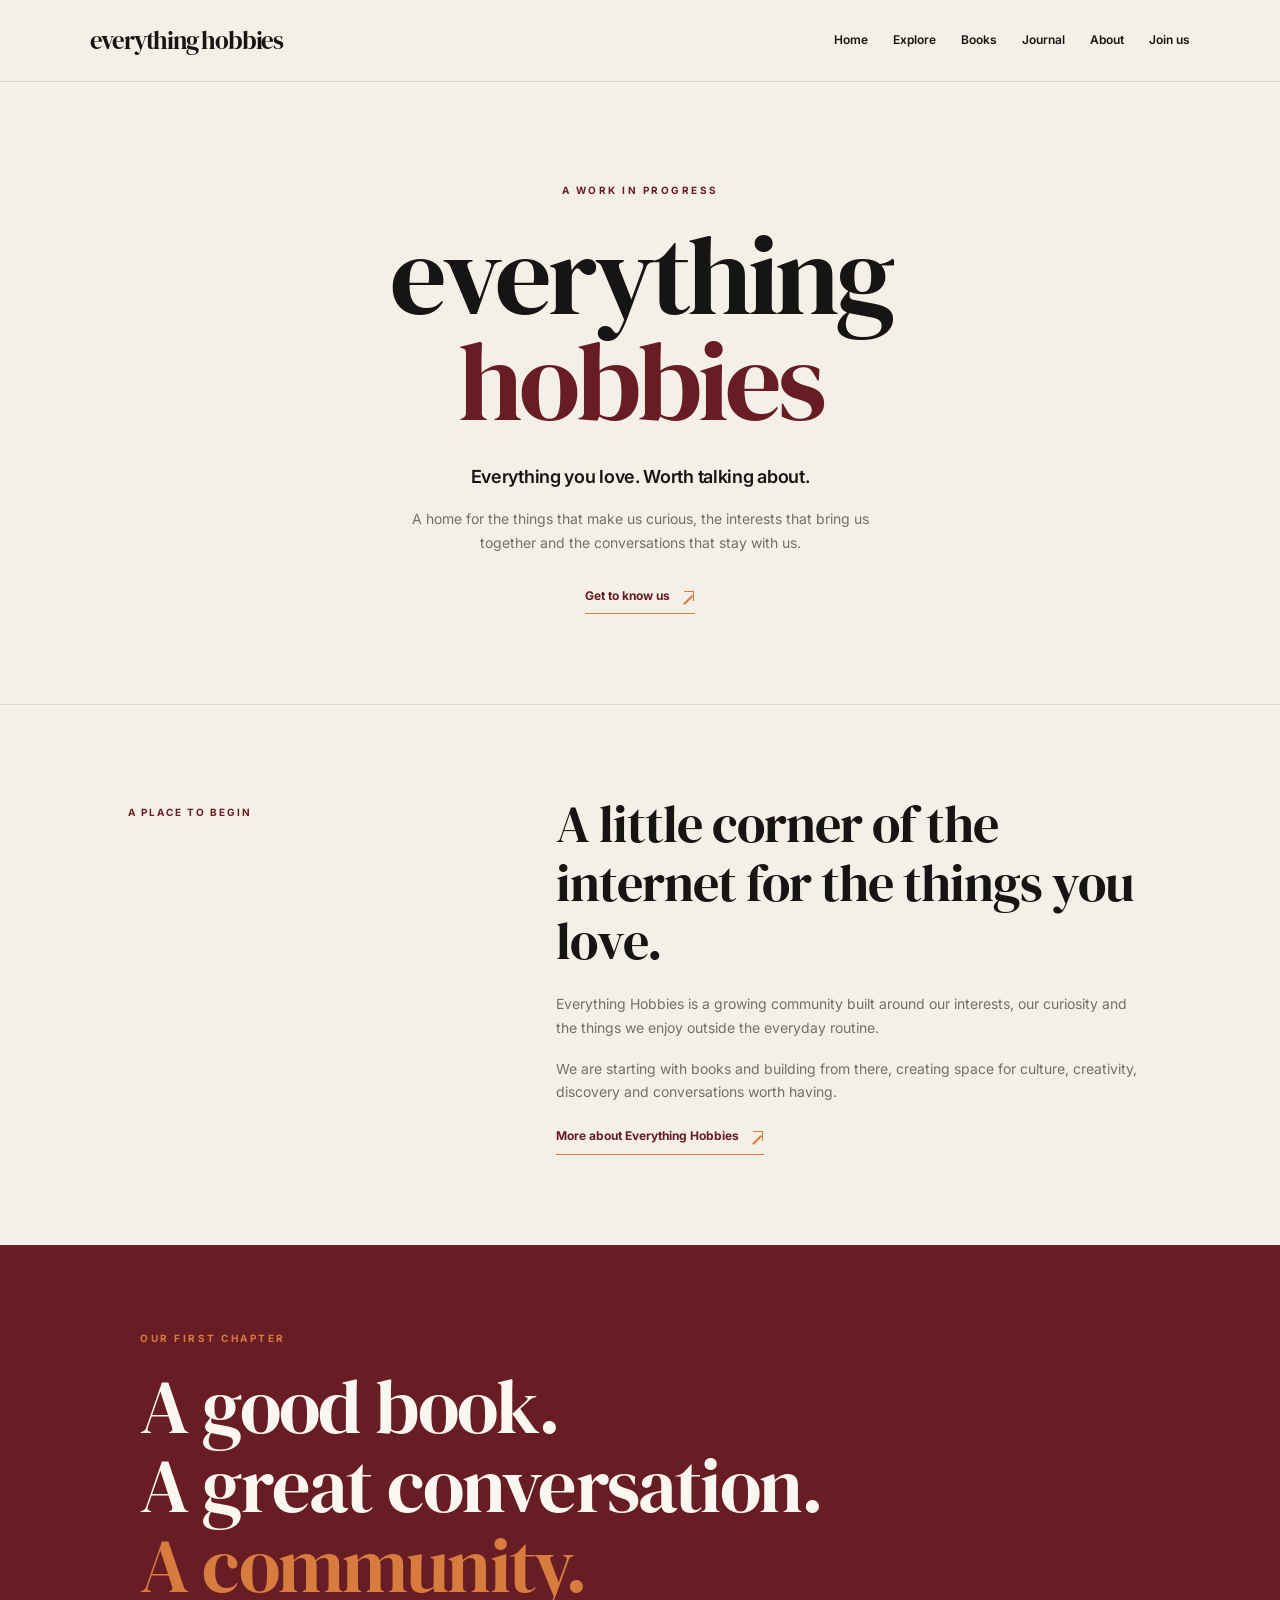
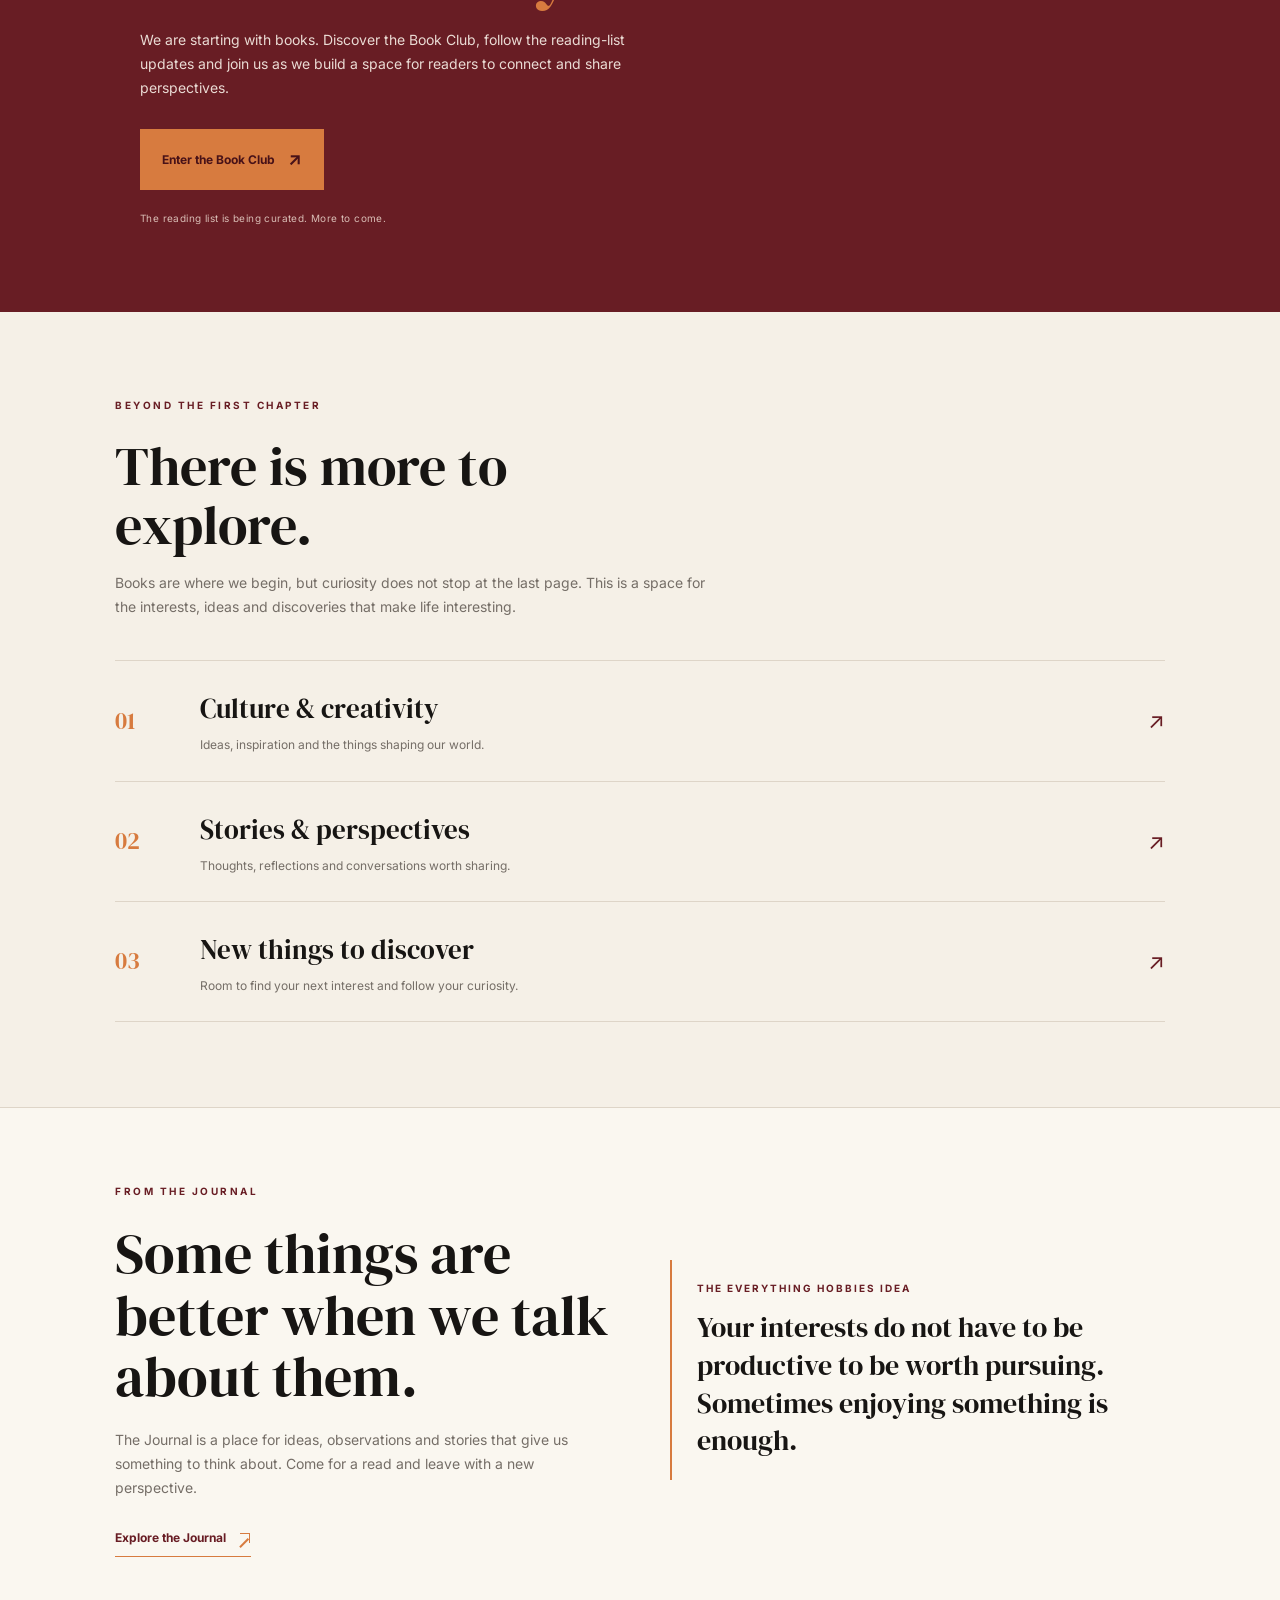
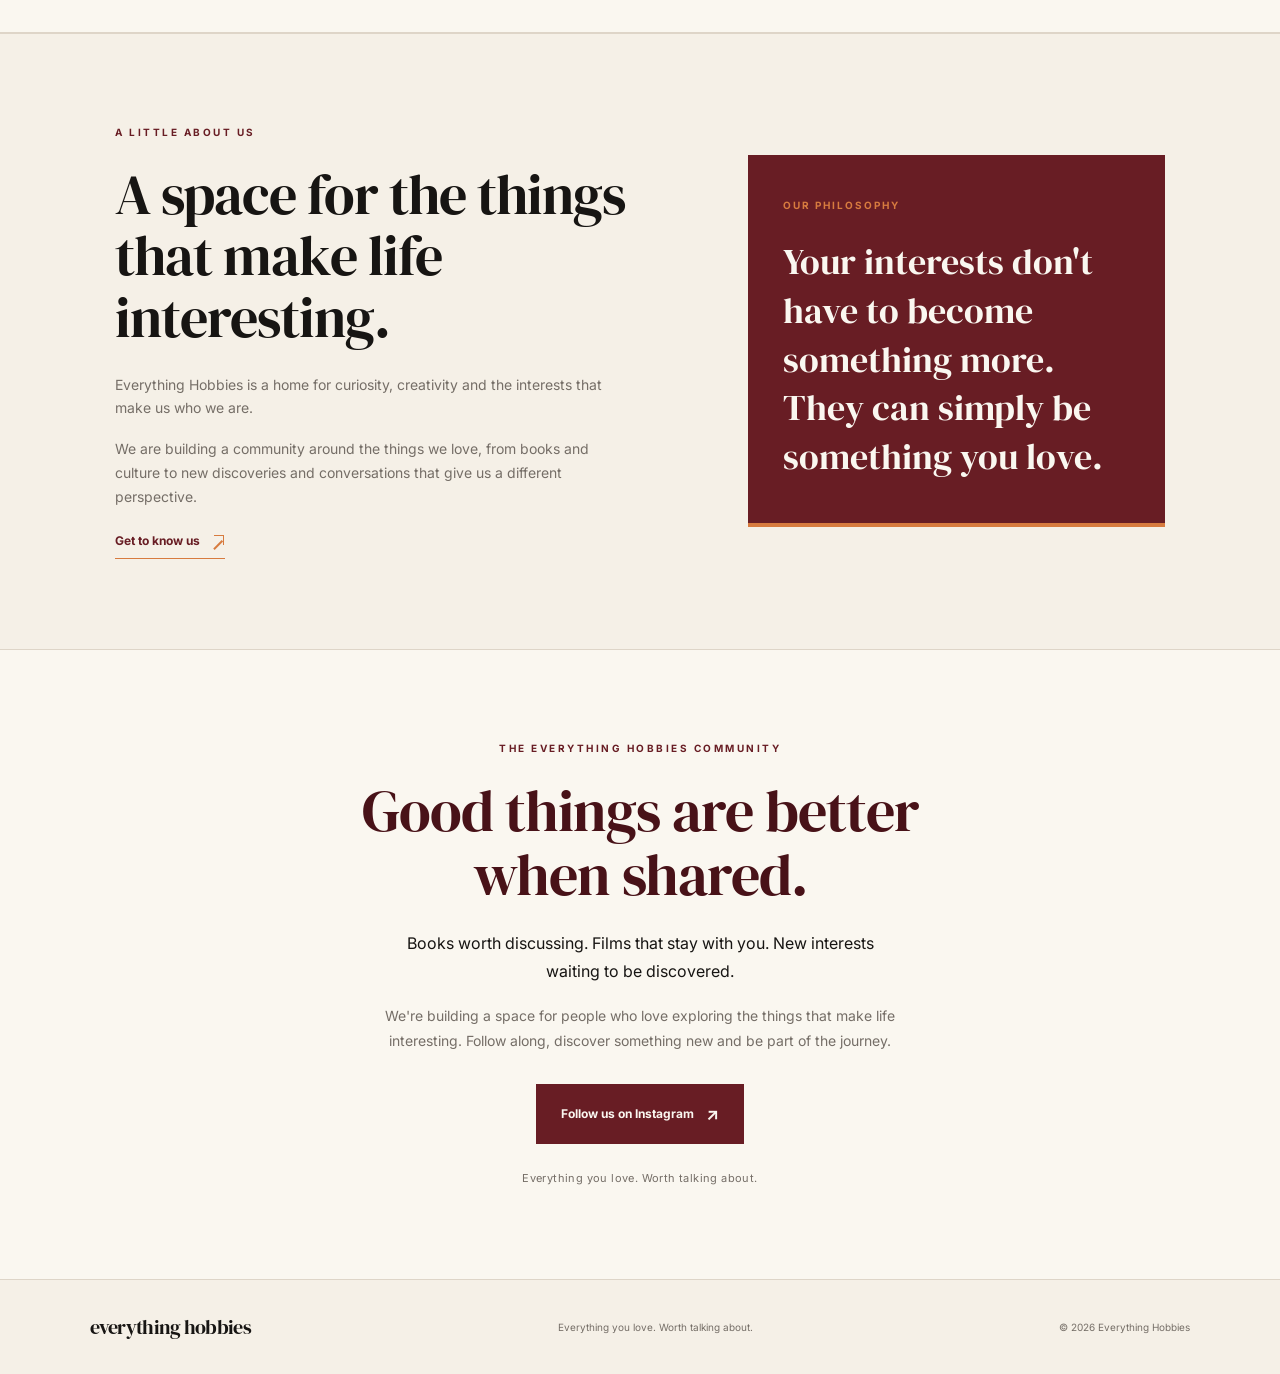
==== commit 18263206: "Update index.html" ====
--- a/index.html
+++ b/index.html
@@ -144,11 +144,41 @@
     .text-link:hover {
       gap: 18px;
     }
-    .arrow {
-      color: var(--orange);
-      font-size: 18px;
-      line-height: 1;
-    }
+    
+.arrow {
+  display: inline-block;
+  position: relative;
+  width: 13px;
+  height: 13px;
+  flex-shrink: 0;
+  font-size: 0;
+  color: var(--orange);
+}
+
+.arrow::before {
+  content: "";
+  position: absolute;
+  width: 9px;
+  height: 9px;
+  top: 1px;
+  right: 1px;
+  border-top: 1.5px solid currentColor;
+  border-right: 1.5px solid currentColor;
+}
+
+.arrow::after {
+  content: "";
+  position: absolute;
+  width: 12px;
+  height: 1.5px;
+  left: 0;
+  bottom: 2px;
+  background: currentColor;
+  transform: rotate(-45deg);
+  transform-origin: center;
+}
+
+    
     /* INTRODUCTION */
     .intro {
       padding: 90px 10%;
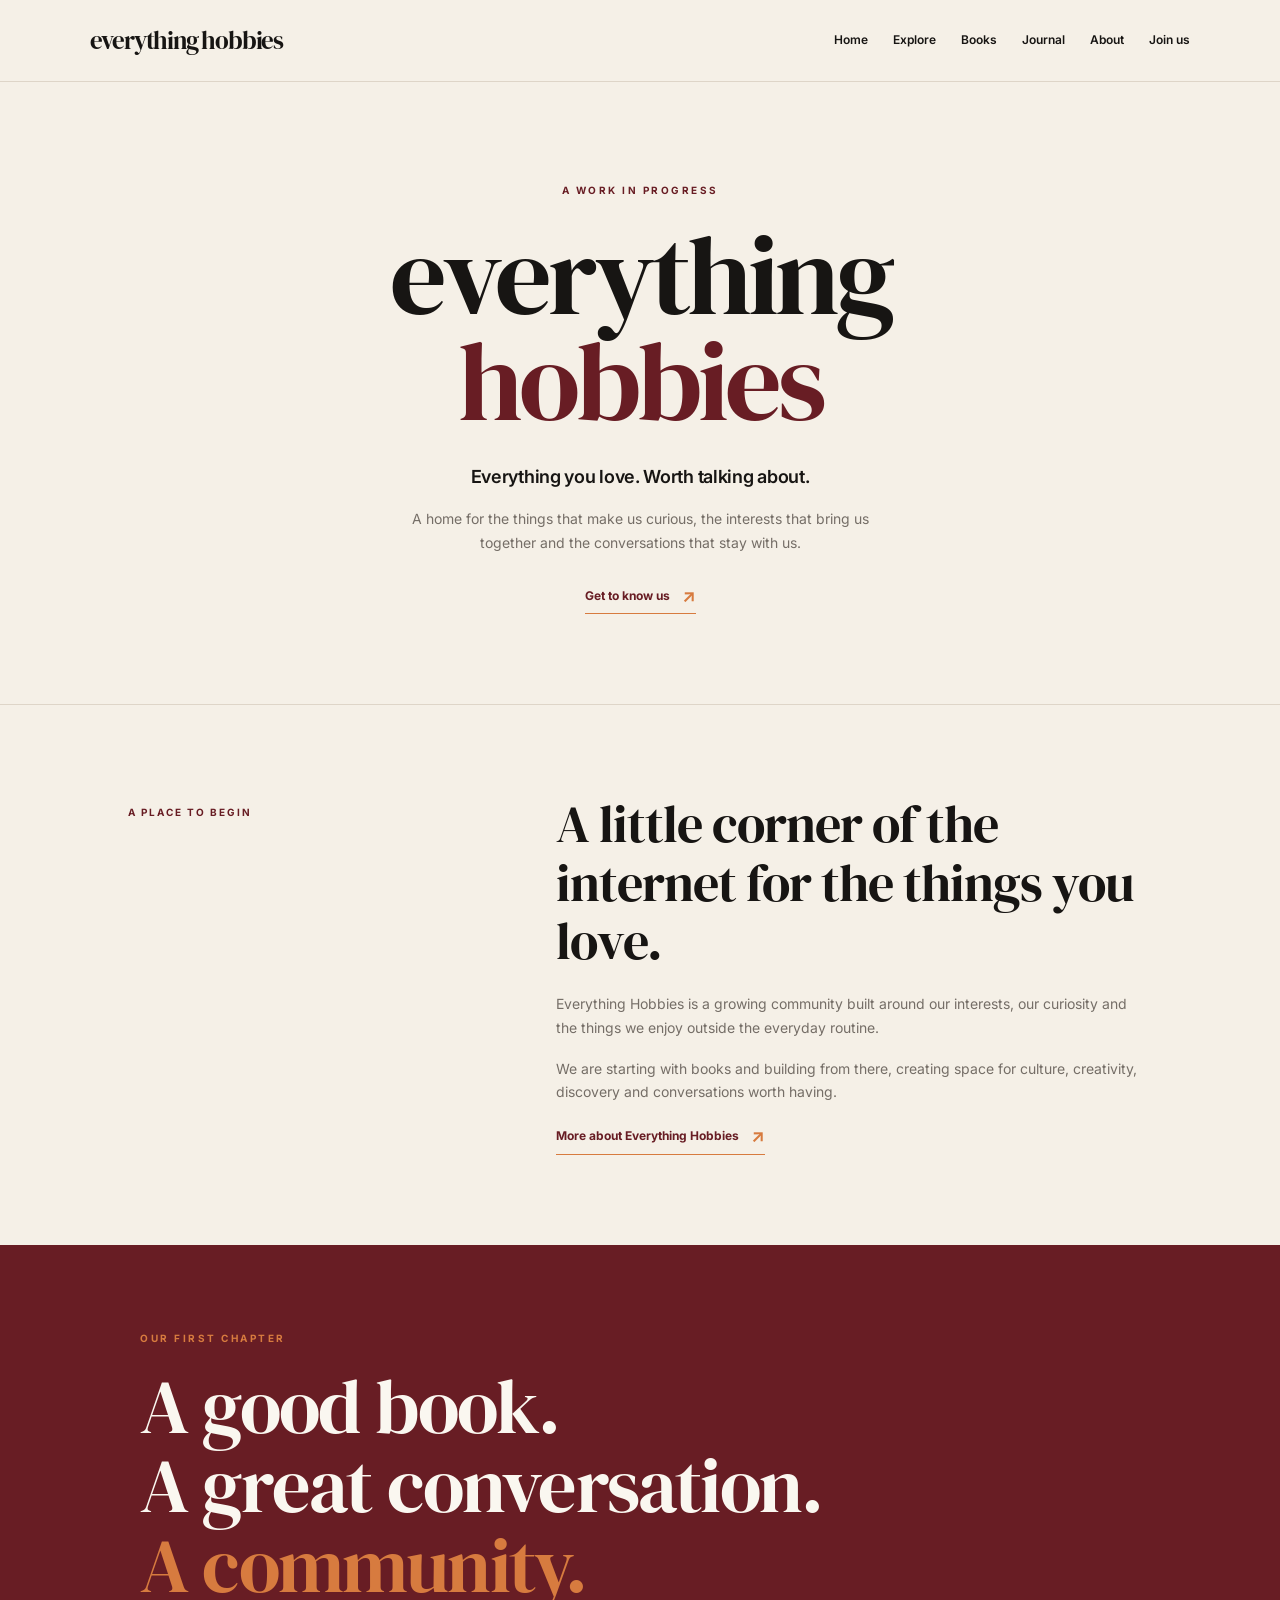
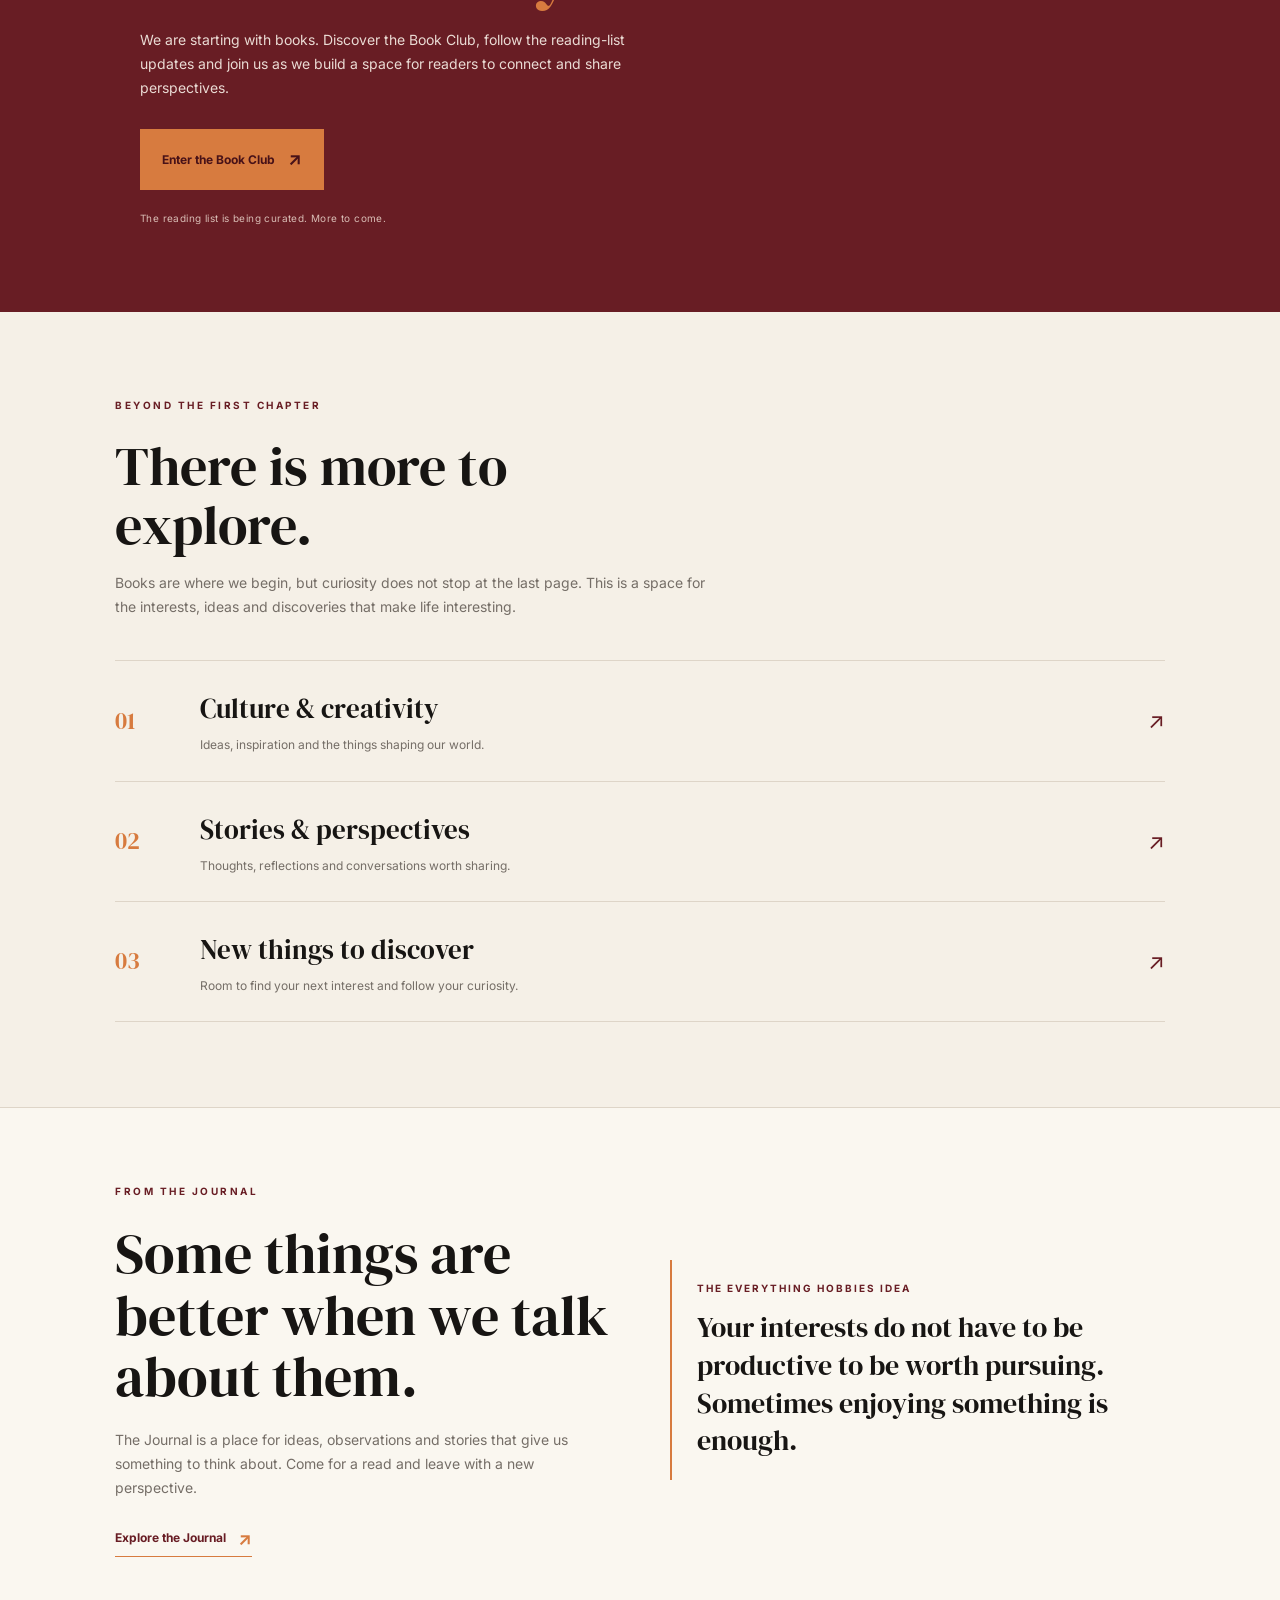
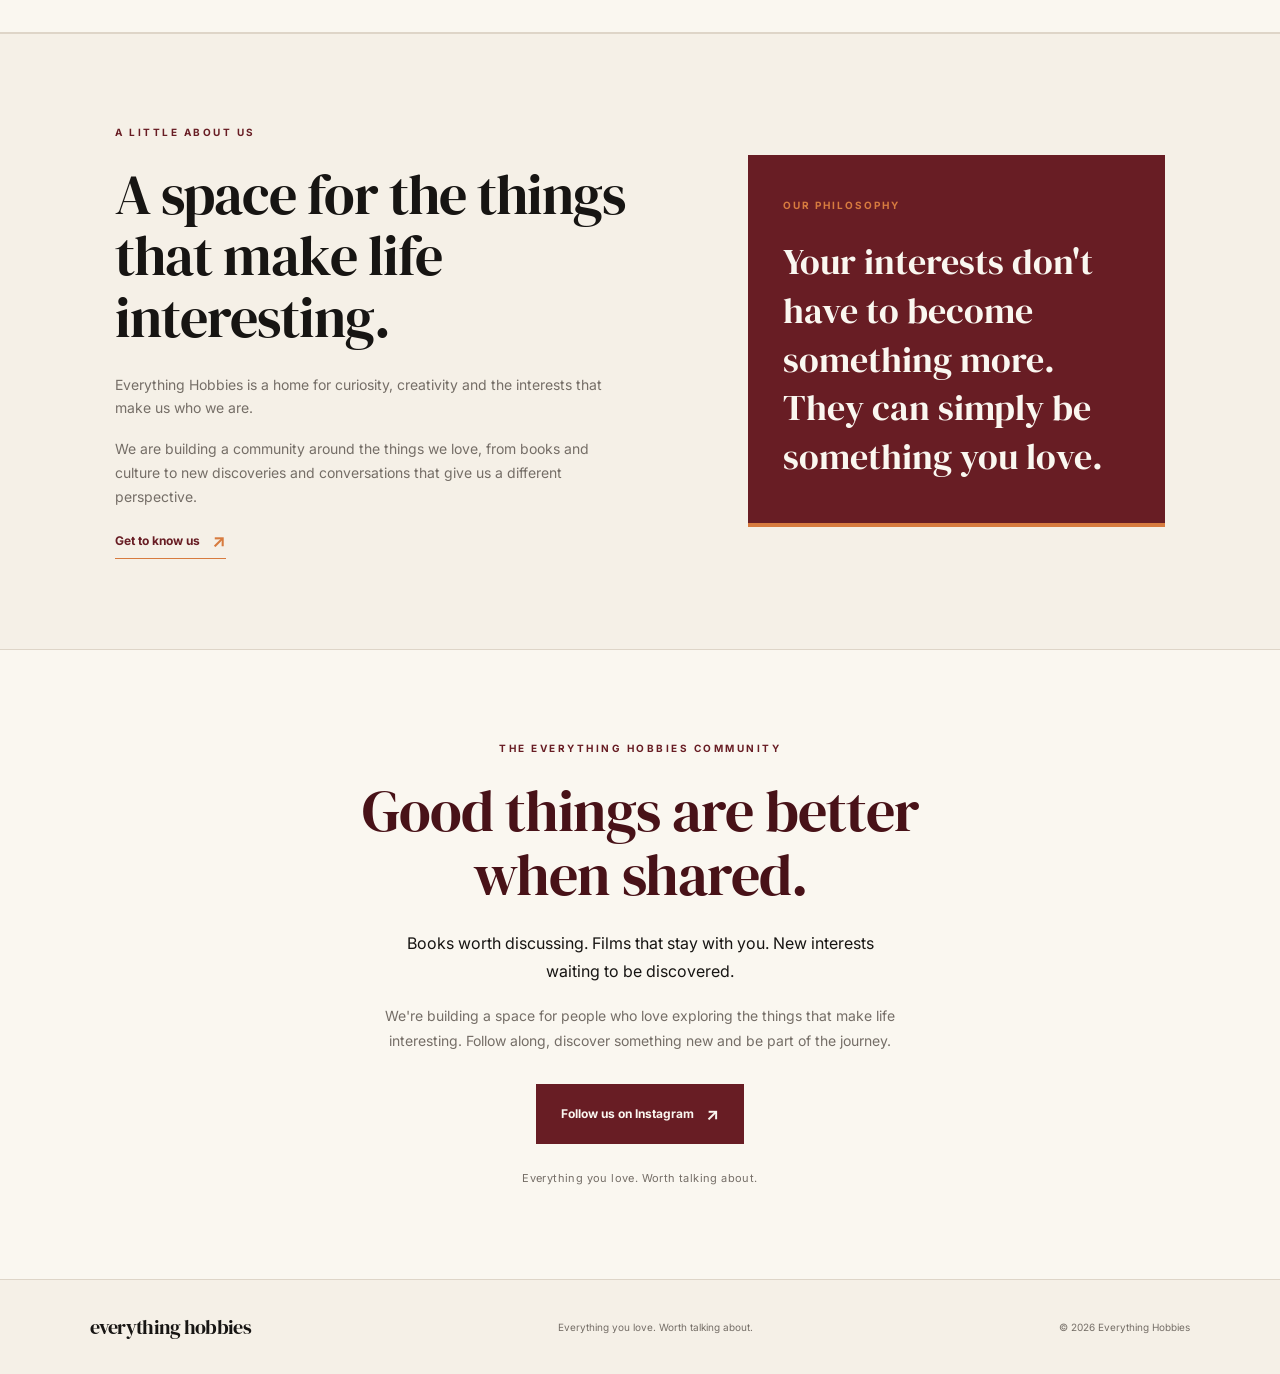
==== commit e9f9c5d3: "Update index.html" ====
--- a/index.html
+++ b/index.html
@@ -144,41 +144,11 @@
     .text-link:hover {
       gap: 18px;
     }
-    
-.arrow {
-  display: inline-block;
-  position: relative;
-  width: 13px;
-  height: 13px;
-  flex-shrink: 0;
-  font-size: 0;
-  color: var(--orange);
-}
-
-.arrow::before {
-  content: "";
-  position: absolute;
-  width: 9px;
-  height: 9px;
-  top: 1px;
-  right: 1px;
-  border-top: 1.5px solid currentColor;
-  border-right: 1.5px solid currentColor;
-}
-
-.arrow::after {
-  content: "";
-  position: absolute;
-  width: 12px;
-  height: 1.5px;
-  left: 0;
-  bottom: 2px;
-  background: currentColor;
-  transform: rotate(-45deg);
-  transform-origin: center;
-}
-
-    
+    .arrow {
+      color: var(--orange);
+      font-size: 18px;
+      line-height: 1;
+    }
     /* INTRODUCTION */
     .intro {
       padding: 90px 10%;
